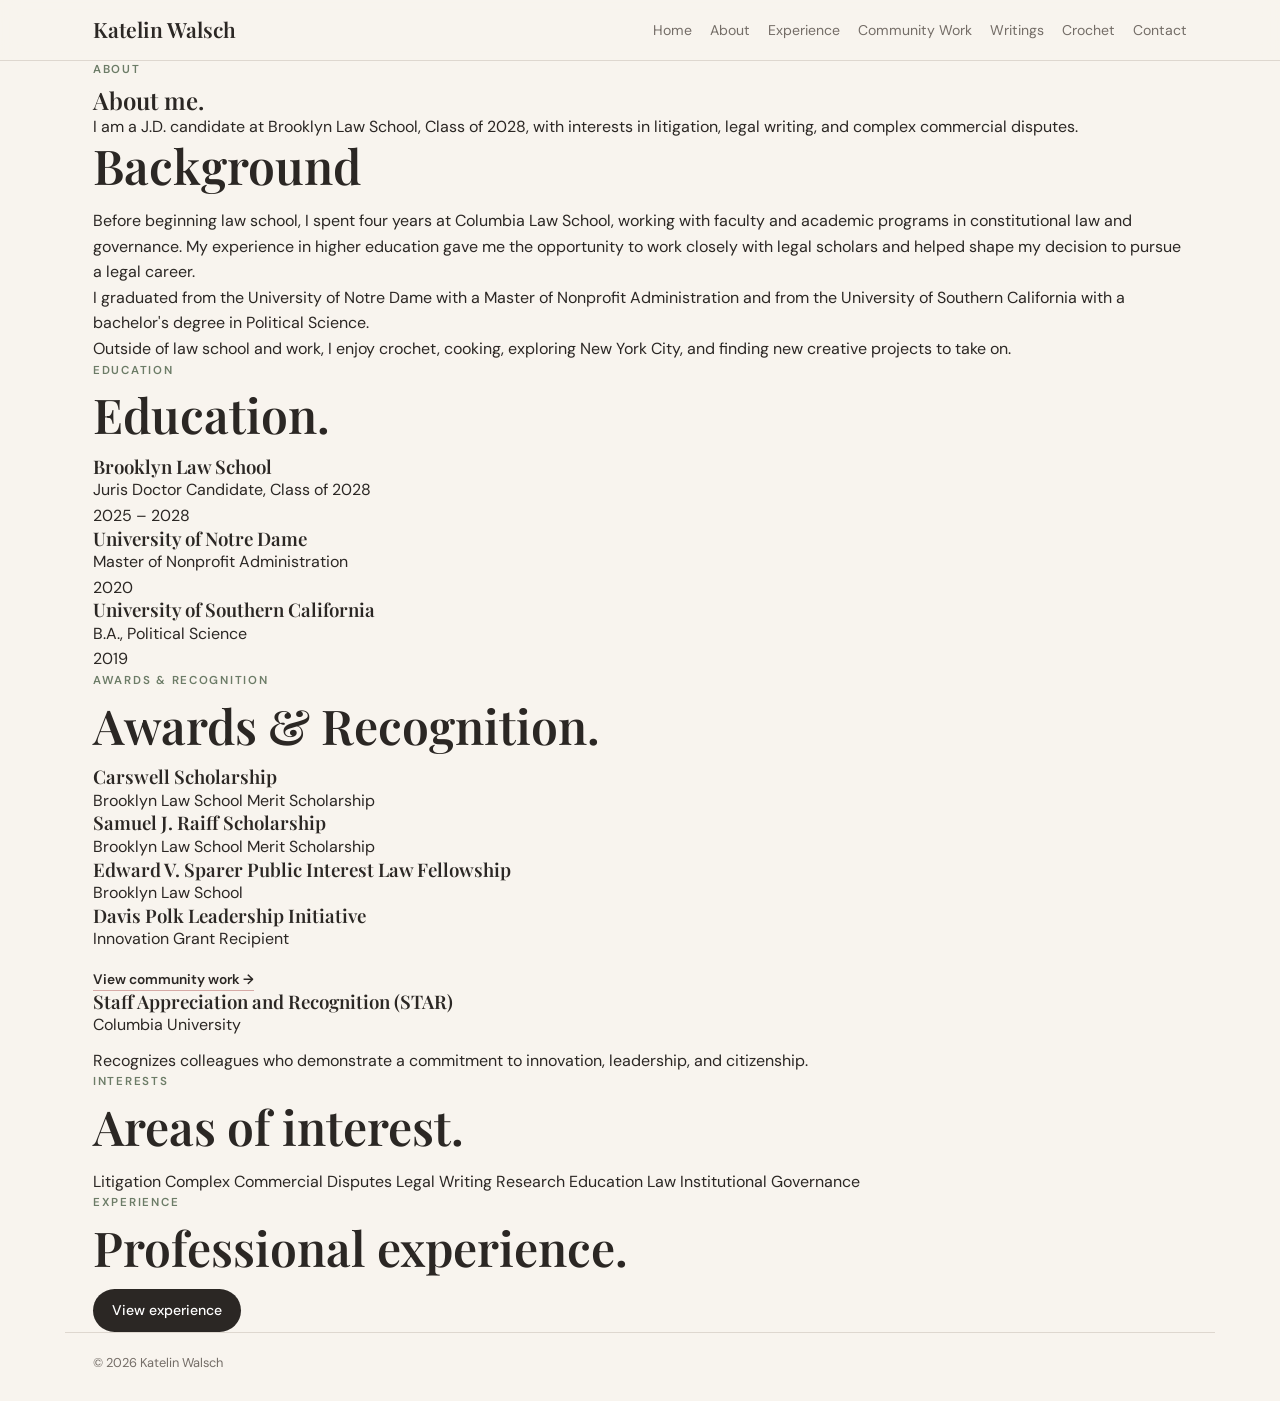
==== about.html @ 1d2ba88f "Update about.html" ====
<!DOCTYPE html>
<html lang="en">
<head>
  <meta charset="UTF-8" />
  <meta name="viewport" content="width=device-width, initial-scale=1.0" />

  <title>About | Katelin Walsch</title>

  <meta
    name="description"
    content="About Katelin Walsch — legal interests, education, awards, and professional background."
  />

  <link rel="preconnect" href="https://fonts.googleapis.com" />
  <link rel="preconnect" href="https://fonts.gstatic.com" crossorigin />

  <link
    href="https://fonts.googleapis.com/css2?family=DM+Sans:wght@400;500;600&family=Playfair+Display:ital,wght@0,600;1,500&display=swap"
    rel="stylesheet"
  />

  <link rel="stylesheet" href="styles.css" />
</head>

<body>

  <nav>
    <div class="nav-inner">

      <a href="index.html" class="brand">
        Katelin Walsch
      </a>

      <ul class="nav-links">
        <li><a href="index.html">Home</a></li>
        <li><a href="about.html">About</a></li>
        <li><a href="experience.html">Experience</a></li>
        <li><a href="community.html">Community Work</a></li>
        <li><a href="writings.html">Writings</a></li>
        <li><a href="crochet.html">Crochet</a></li>
        <li><a href="contact.html">Contact</a></li>
      </ul>

    </div>
  </nav>


  <main>

    <section class="section page-hero">

      <div class="eyebrow">
        About
      </div>

      <h1 class="page-title">
        About me.
      </h1>

      <p class="page-intro">
        I am a J.D. candidate at Brooklyn Law School, Class of 2028,
        with interests in litigation, legal writing, and complex commercial disputes.
      </p>

    </section>


    <section class="section page-section">

      <div class="about-page-grid">

        <div>
          <h2>
            Background
          </h2>
        </div>


        <div class="long-copy">

          <p>
            Before beginning law school, I spent four years at Columbia Law School,
            working with faculty and academic programs in constitutional law and
            governance. My experience in higher education gave me the opportunity
            to work closely with legal scholars and helped shape my decision to
            pursue a legal career.
          </p>

          <p>
            I graduated from the University of Notre Dame with a Master of
            Nonprofit Administration and from the University of Southern California
            with a bachelor's degree in Political Science.
          </p>

          <p>
            Outside of law school and work, I enjoy crochet, cooking, exploring
            New York City, and finding new creative projects to take on.
          </p>

        </div>

      </div>

    </section>


    <section class="section page-section">

      <div class="eyebrow">
        Education
      </div>

      <h2>
        Education.
      </h2>


      <div class="education-list">

        <div class="education-item">

          <div>
            <h3>Brooklyn Law School</h3>
            <p>Juris Doctor Candidate, Class of 2028</p>
          </div>

          <div class="education-date">
            2025 – 2028
          </div>

        </div>


        <div class="education-item">

          <div>
            <h3>University of Notre Dame</h3>
            <p>Master of Nonprofit Administration</p>
          </div>

          <div class="education-date">
            2020
          </div>

        </div>


        <div class="education-item">

          <div>
            <h3>University of Southern California</h3>
            <p>B.A., Political Science</p>
          </div>

          <div class="education-date">
            2019
          </div>

        </div>

      </div>

    </section>


    <section class="section page-section">

      <div class="eyebrow">
        Awards & Recognition
      </div>

      <h2>
        Awards & Recognition.
      </h2>


      <div class="recognition-grid">

        <article class="recognition-card recognition-green">

          <h3>
            Carswell Scholarship
          </h3>

          <p>
            Brooklyn Law School Merit Scholarship
          </p>

        </article>


        <article class="recognition-card recognition-white">

          <h3>
            Samuel J. Raiff Scholarship
          </h3>

          <p>
            Brooklyn Law School Merit Scholarship
          </p>

        </article>


        <article class="recognition-card recognition-pink">

          <h3>
            Edward V. Sparer Public Interest Law Fellowship
          </h3>

          <p>
            Brooklyn Law School
          </p>

        </article>


        <article class="recognition-card recognition-white">

          <h3>
            Davis Polk Leadership Initiative
          </h3>

          <p>
            Innovation Grant Recipient
          </p>

          <a
            href="community.html"
            class="card-link"
          >
            View community work →
          </a>

        </article>


        <article class="recognition-card recognition-green">

          <h3>
            Staff Appreciation and Recognition (STAR)
          </h3>

          <p>
            Columbia University
          </p>

          <p style="margin-top: 10px;">
            Recognizes colleagues who demonstrate a commitment to
            innovation, leadership, and citizenship.
          </p>

        </article>

      </div>

    </section>


    <section class="section page-section">

      <div class="about-page-grid">

        <div>

          <div class="eyebrow">
            Interests
          </div>

          <h2>
            Areas of interest.
          </h2>

        </div>


        <div class="interest-tags">

          <span>Litigation</span>
          <span>Complex Commercial Disputes</span>
          <span>Legal Writing</span>
          <span>Research</span>
          <span>Education Law</span>
          <span>Institutional Governance</span>

        </div>

      </div>

    </section>


    <section class="section page-next">

      <div class="page-next-box">

        <div>

          <div class="eyebrow">
            Experience
          </div>

          <h2>
            Professional experience.
          </h2>

        </div>

        <a
          href="experience.html"
          class="button button-dark"
        >
          View experience
        </a>

      </div>

    </section>

  </main>


  <footer>
    <span>© 2026 Katelin Walsch</span>
  </footer>

</body>
</html>
---- styles.css ----
:root {
  --cream: #f8f4ee;
  --paper: #fffdf9;
  --ink: #2b2724;
  --muted: #746d67;

  --sage: #a9b6a3;
  --sage-dark: #6c7c67;

  --rose: #d6aaa6;
  --rose-light: #f1dfdc;

  --line: #ded7cf;
}


/* RESET */

* {
  box-sizing: border-box;
  margin: 0;
  padding: 0;
}

html {
  scroll-behavior: smooth;
}

body {
  font-family: "DM Sans", sans-serif;
  background: var(--cream);
  color: var(--ink);
  line-height: 1.6;
}

a {
  color: inherit;
}


/* TYPOGRAPHY */

h1,
h2,
h3 {
  font-family: "Playfair Display", serif;
  line-height: 1.1;
  font-weight: 600;
}

h2 {
  font-size: clamp(2.1rem, 4vw, 3rem);
  margin-bottom: 16px;
}

.eyebrow {
  text-transform: uppercase;
  letter-spacing: 0.15em;
  font-size: 0.72rem;
  font-weight: 600;
  color: var(--sage-dark);
  margin-bottom: 8px;
}


/* NAVIGATION */

nav {
  position: sticky;
  top: 0;
  z-index: 1000;
  background: rgba(248, 244, 238, 0.95);
  backdrop-filter: blur(10px);
  border-bottom: 1px solid var(--line);
}

.nav-inner {
  max-width: 1150px;
  margin: 0 auto;
  padding: 13px 28px;

  display: flex;
  align-items: center;
  justify-content: space-between;
  gap: 22px;
}

.brand {
  font-family: "Playfair Display", serif;
  font-size: 1.32rem;
  font-weight: 600;
  text-decoration: none;
  white-space: nowrap;
}

.nav-links {
  display: flex;
  flex-wrap: wrap;
  justify-content: flex-end;
  gap: 18px;
  list-style: none;
}

.nav-links a {
  text-decoration: none;
  color: var(--muted);
  font-size: 0.88rem;
  transition: color 0.2s ease;
}

.nav-links a:hover {
  color: var(--sage-dark);
}


/* GENERAL */

.section {
  max-width: 1150px;
  margin: 0 auto;
  padding-left: 28px;
  padding-right: 28px;
}


/* HERO */

.hero {
  padding-top: 30px;
  padding-bottom: 28px;
}

.hero-grid {
  display: grid;
  grid-template-columns: minmax(0, 1fr) 290px;
  gap: 48px;
  align-items: center;
}

.hero-inner {
  min-width: 0;
  max-width: 700px;
}

.hero h1 {
  font-size: clamp(4rem, 8vw, 6.5rem);
  letter-spacing: -0.05em;
  margin-bottom: 14px;
}

.hero h1 span {
  color: var(--sage-dark);
  font-style: italic;
}

.hero-copy {
  max-width: 630px;
  color: var(--muted);
  font-size: 1.1rem;
}

.hero-buttons {
  margin-top: 20px;
  display: flex;
  flex-wrap: wrap;
  gap: 11px;
}


/* HEADSHOT */

.hero-photo-wrap {
  width: 290px;
  justify-self: end;
  transform: translate(-24px, 18px);
}

.hero-photo {
  display: block;
  width: 290px;
  height: 330px;

  object-fit: cover;
  object-position: center 42%;

  border-radius: 18px;

  box-shadow: 0 12px 30px rgba(43, 39, 36, 0.11);
}


/* BUTTONS */

.button {
  display: inline-block;
  padding: 10px 19px;
  border-radius: 999px;
  text-decoration: none;
  font-size: 0.88rem;
  font-weight: 500;
  transition: 0.2s ease;
}

.button:hover {
  transform: translateY(-2px);
}

.button-dark {
  background: var(--ink);
  color: white;
}

.button-light {
  background: var(--paper);
  border: 1px solid var(--line);
}


/* ABOUT */

.about-section {
  padding-top: 18px;
  padding-bottom: 18px;
}

.intro-grid {
  display: grid;
  grid-template-columns: 0.9fr 1.45fr;
  gap: 42px;
  align-items: start;
}

.intro-copy {
  font-size: 1rem;
  color: var(--muted);
}

.intro-copy p + p {
  margin-top: 10px;
}

.text-link {
  display: inline-block;
  margin-top: 16px;
  text-decoration: none;
  color: var(--ink);
  font-weight: 600;
  font-size: 0.88rem;
  border-bottom: 1px solid var(--rose);
}


/* SELECTED HIGHLIGHTS */

.highlights-section {
  padding-top: 44px;
  padding-bottom: 26px;
}

.highlights-section h2 {
  margin-bottom: 18px;
}

.highlight-grid {
  display: grid;
  grid-template-columns: repeat(3, 1fr);
  gap: 16px;
}

.highlight-card {
  min-height: 205px;
  border: 1px solid var(--line);
  border-radius: 18px;
  padding: 23px;

  display: flex;
  flex-direction: column;
  justify-content: space-between;

  transition:
    transform 0.2s ease,
    box-shadow 0.2s ease;
}

.highlight-card:hover {
  transform: translateY(-3px);
  box-shadow: 0 10px 26px rgba(40, 35, 30, 0.06);
}


/* WRITING = GREEN */

.writing-card {
  background: var(--sage) !important;
}

.writing-card p {
  color: #3e493b;
}


/* CROCHET = WHITE */

.crochet-card {
  background: var(--paper) !important;
}

.crochet-card p {
  color: var(--muted);
}


/* ACCOMPLISHMENTS = PINK */

.accomplishments-card {
  background: var(--rose-light) !important;
}

.accomplishments-card p {
  color: var(--muted);
}


/* CARD CONTENT */

.card-label {
  font-size: 0.69rem;
  letter-spacing: 0.13em;
  text-transform: uppercase;
  color: var(--sage-dark);
  margin-bottom: 9px;
  font-weight: 600;
}

.highlight-card h3 {
  font-size: 1.5rem;
  margin-bottom: 7px;
}

.highlight-card p {
  font-size: 0.9rem;
}

.card-link {
  display: inline-block;
  width: fit-content;
  margin-top: 16px;
  text-decoration: none;
  font-size: 0.86rem;
  font-weight: 600;
  border-bottom: 1px solid var(--rose);
}


/* CONTACT */

.contact-section {
  padding-top: 24px;
  padding-bottom: 26px;
}

.contact-panel {
  background: var(--ink);
  color: white;
  border-radius: 22px;
  padding: 32px 38px;
}

.contact-panel .eyebrow {
  color: var(--rose);
}

.contact-panel h2 {
  margin-bottom: 7px;
}

.contact-panel p {
  color: #d8d3cf;
  max-width: 650px;
}

.contact-panel .hero-buttons {
  margin-top: 16px;
}

.contact-panel .button-light {
  background: transparent;
  border-color: #6f6861;
  color: white;
}


/* FOOTER */

footer {
  max-width: 1150px;
  margin: 0 auto;
  padding: 20px 28px 28px;
  border-top: 1px solid var(--line);
  font-size: 0.8rem;
  color: var(--muted);
}


/* TABLET */

@media (max-width: 900px) {

  .hero-grid {
    grid-template-columns: minmax(0, 1fr) 240px;
    gap: 26px;
  }

  .hero-photo-wrap {
    width: 240px;
    transform: translate(-10px, 14px);
  }

  .hero-photo {
    width: 240px;
    height: 285px;
  }

  .highlight-grid,
  .intro-grid {
    grid-template-columns: 1fr;
  }

  .nav-inner {
    flex-direction: column;
    align-items: flex-start;
  }

  .nav-links {
    justify-content: flex-start;
    gap: 13px;
  }

}


/* PHONE */

@media (max-width: 650px) {

  .section {
    padding-left: 20px;
    padding-right: 20px;
  }

  .nav-inner {
    padding: 12px 20px;
  }

  .hero {
    padding-top: 20px;
    padding-bottom: 20px;
  }

  .hero-grid {
    grid-template-columns: 1fr;
    gap: 22px;
  }

  .hero h1 {
    font-size: clamp(3.4rem, 18vw, 5rem);
  }

  .hero-photo-wrap {
    width: 100%;
    justify-self: start;
    transform: none;
  }

  .hero-photo {
    width: 230px;
    height: 270px;
  }

  .about-section {
    padding-top: 18px;
    padding-bottom: 18px;
  }

  .highlights-section {
    padding-top: 36px;
    padding-bottom: 24px;
  }

  .contact-section {
    padding-top: 22px;
    padding-bottom: 24px;
  }

  .contact-panel {
    padding: 27px 23px;
  }

  footer {
    padding: 18px 20px 26px;
  }

}
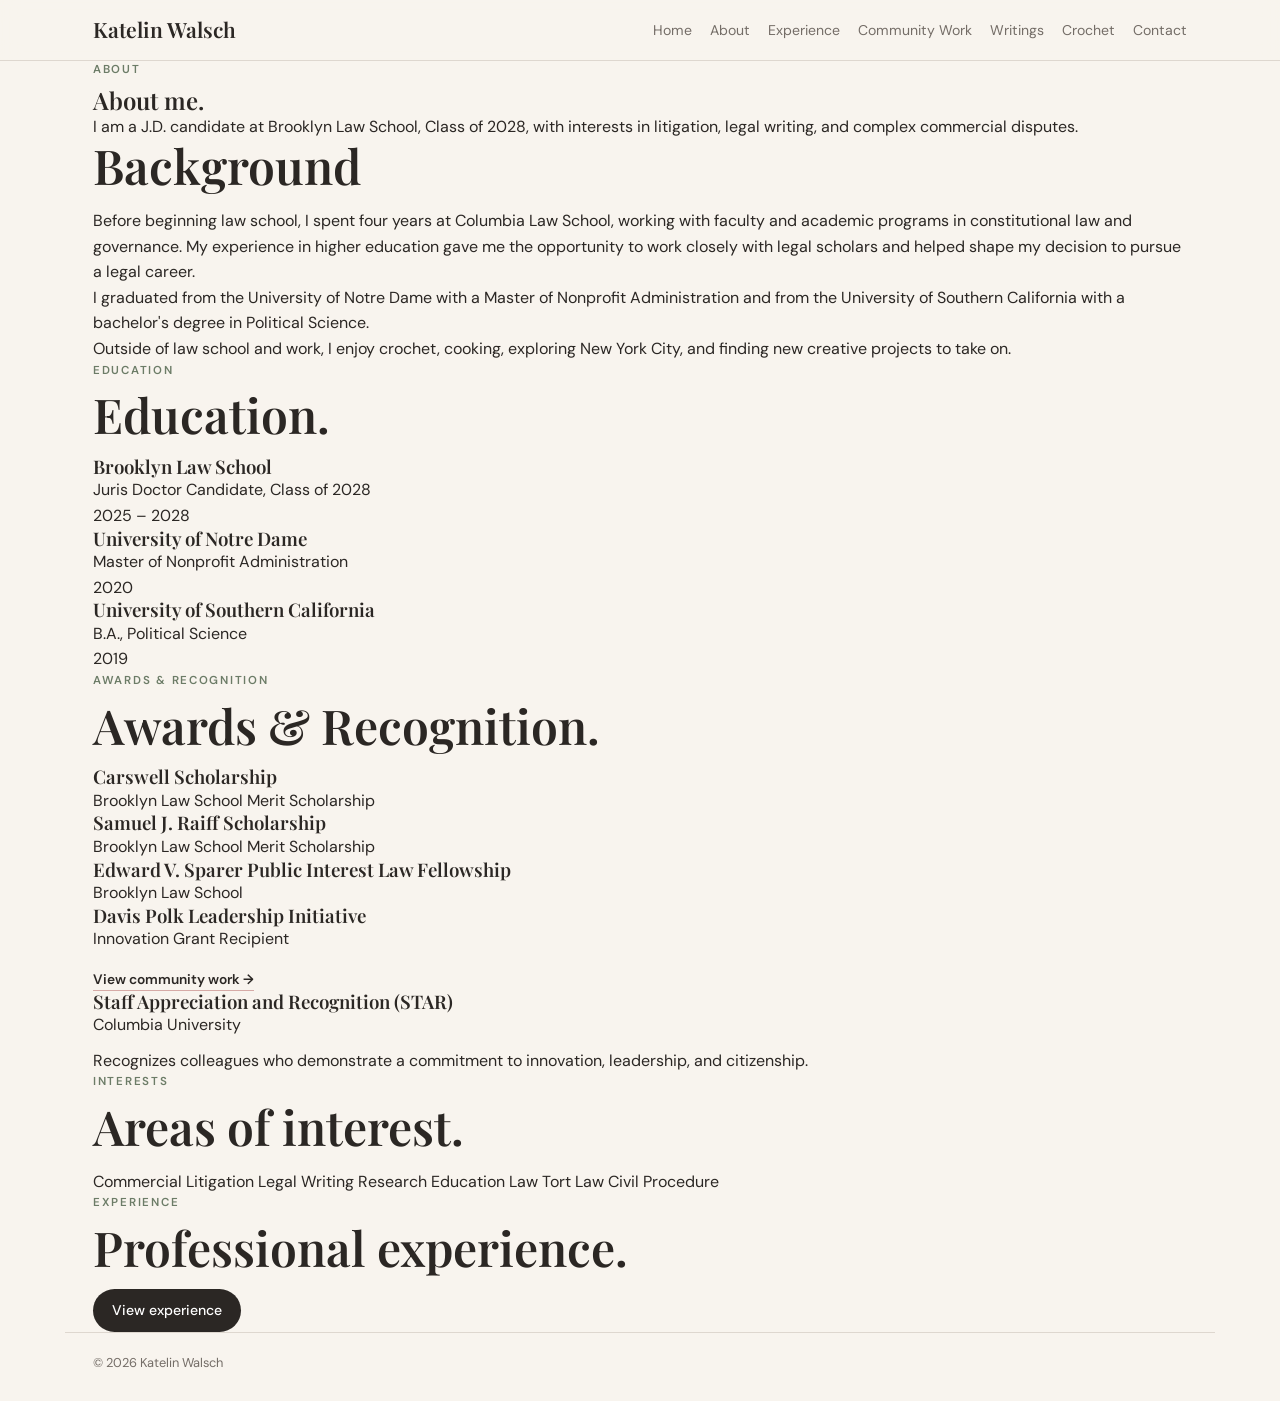
==== commit 853dde04: "Update about.html" ====
--- a/about.html
+++ b/about.html
@@ -47,6 +47,8 @@
 
   <main>
 
+    <!-- ABOUT -->
+
     <section class="section page-hero">
 
       <div class="eyebrow">
@@ -65,6 +67,8 @@
     </section>
 
 
+    <!-- BACKGROUND -->
+
     <section class="section page-section">
 
       <div class="about-page-grid">
@@ -74,7 +78,6 @@
             Background
           </h2>
         </div>
-
 
         <div class="long-copy">
 
@@ -104,6 +107,8 @@
     </section>
 
 
+    <!-- EDUCATION -->
+
     <section class="section page-section">
 
       <div class="eyebrow">
@@ -114,7 +119,6 @@
         Education.
       </h2>
 
-
       <div class="education-list">
 
         <div class="education-item">
@@ -163,6 +167,8 @@
     </section>
 
 
+    <!-- AWARDS & RECOGNITION -->
+
     <section class="section page-section">
 
       <div class="eyebrow">
@@ -172,7 +178,6 @@
       <h2>
         Awards & Recognition.
       </h2>
-
 
       <div class="recognition-grid">
 
@@ -257,38 +262,33 @@
     </section>
 
 
+    <!-- AREAS OF INTEREST -->
+
     <section class="section page-section">
 
-      <div class="about-page-grid">
-
-        <div>
-
-          <div class="eyebrow">
-            Interests
-          </div>
-
-          <h2>
-            Areas of interest.
-          </h2>
-
-        </div>
-
-
-        <div class="interest-tags">
-
-          <span>Litigation</span>
-          <span>Complex Commercial Disputes</span>
-          <span>Legal Writing</span>
-          <span>Research</span>
-          <span>Education Law</span>
-          <span>Institutional Governance</span>
-
-        </div>
-
-      </div>
-
-    </section>
-
+      <div class="eyebrow">
+        Interests
+      </div>
+
+      <h2>
+        Areas of interest.
+      </h2>
+
+      <div class="interest-tags">
+
+        <span>Commercial Litigation</span>
+        <span>Legal Writing</span>
+        <span>Research</span>
+        <span>Education Law</span>
+        <span>Tort Law</span>
+        <span>Civil Procedure</span>
+
+      </div>
+
+    </section>
+
+
+    <!-- EXPERIENCE -->
 
     <section class="section page-next">
 
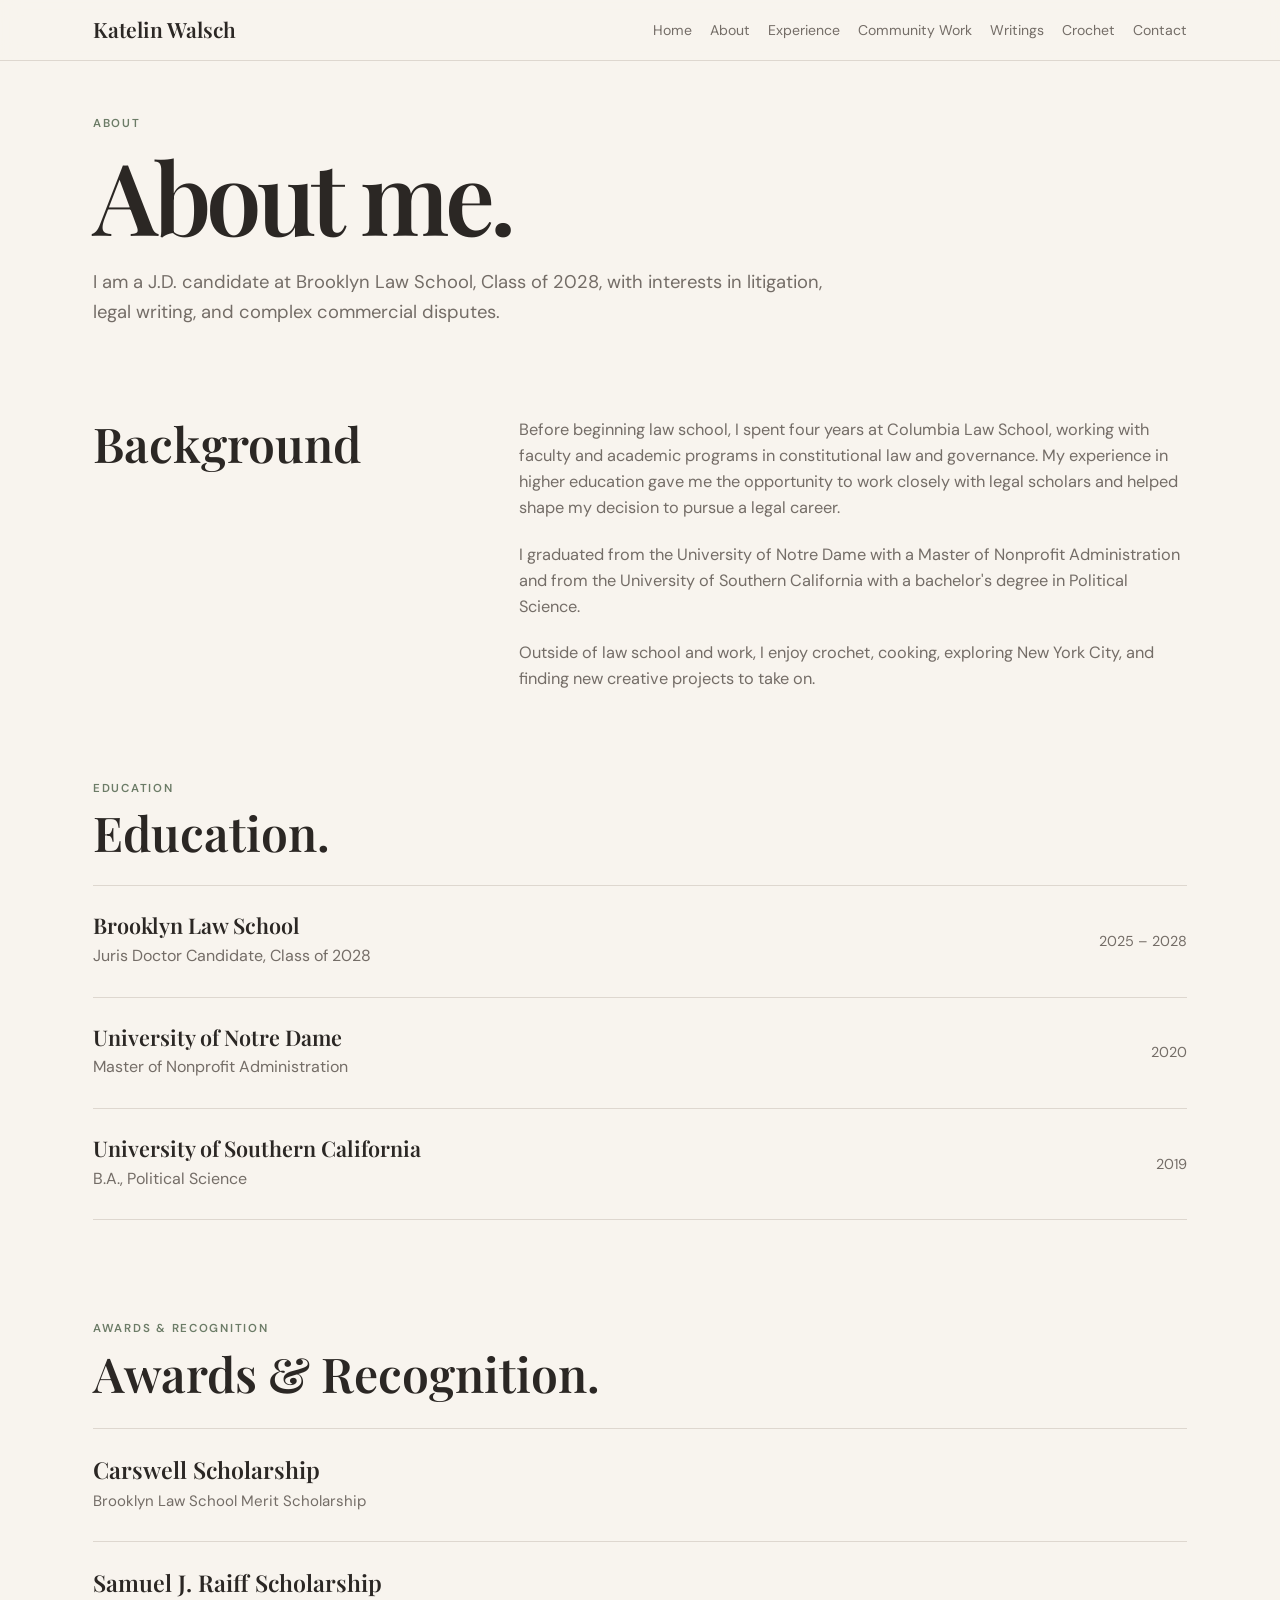
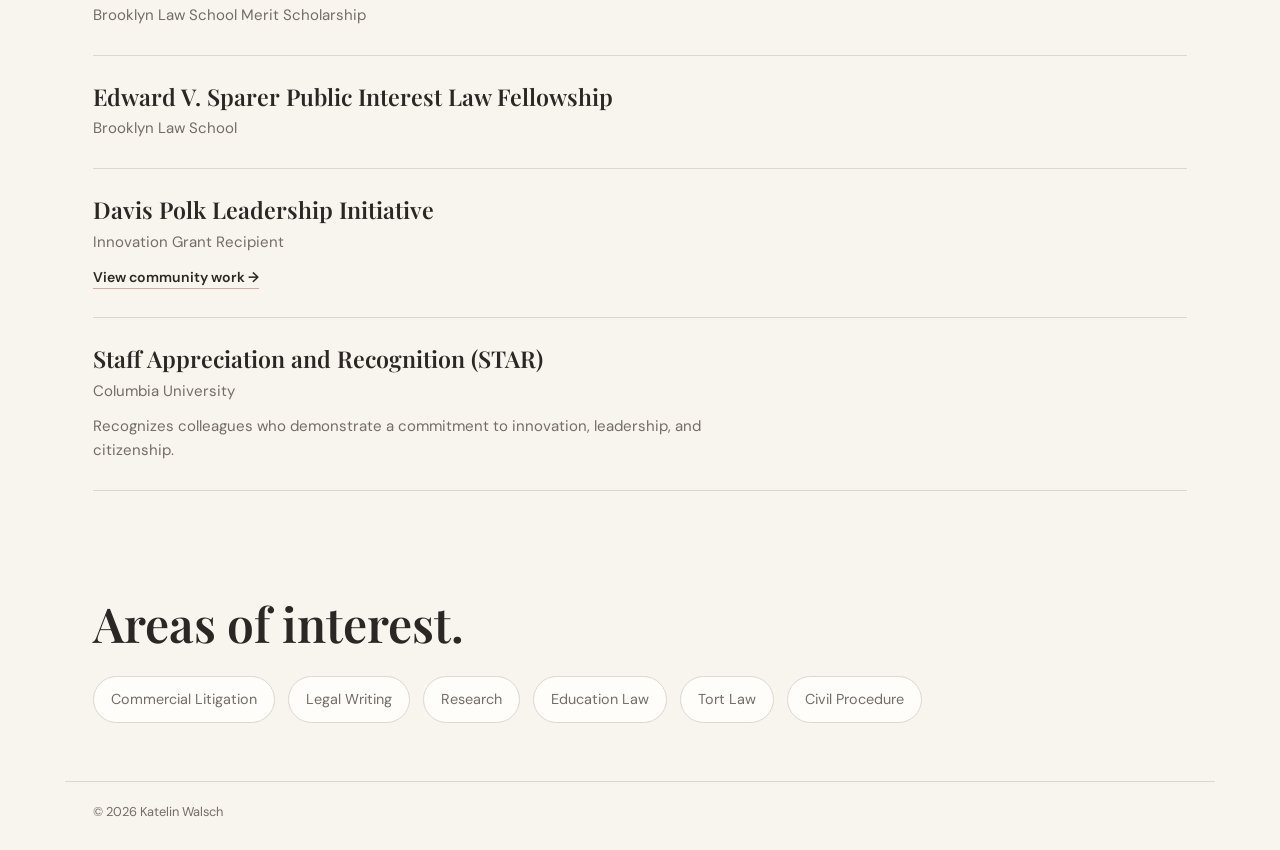
==== commit a85d7116: "Update about.html" ====
--- a/about.html
+++ b/about.html
@@ -44,10 +44,7 @@
     </div>
   </nav>
 
-
   <main>
-
-    <!-- ABOUT -->
 
     <section class="section page-hero">
 
@@ -67,9 +64,7 @@
     </section>
 
 
-    <!-- BACKGROUND -->
-
-    <section class="section page-section">
+    <section class="section about-page-section">
 
       <div class="about-page-grid">
 
@@ -107,9 +102,7 @@
     </section>
 
 
-    <!-- EDUCATION -->
-
-    <section class="section page-section">
+    <section class="section about-page-section">
 
       <div class="eyebrow">
         Education
@@ -167,9 +160,7 @@
     </section>
 
 
-    <!-- AWARDS & RECOGNITION -->
-
-    <section class="section page-section">
+    <section class="section about-page-section awards-section">
 
       <div class="eyebrow">
         Awards & Recognition
@@ -179,96 +170,50 @@
         Awards & Recognition.
       </h2>
 
-      <div class="recognition-grid">
-
-        <article class="recognition-card recognition-green">
-
-          <h3>
-            Carswell Scholarship
-          </h3>
-
-          <p>
-            Brooklyn Law School Merit Scholarship
-          </p>
-
-        </article>
-
-
-        <article class="recognition-card recognition-white">
-
-          <h3>
-            Samuel J. Raiff Scholarship
-          </h3>
-
-          <p>
-            Brooklyn Law School Merit Scholarship
-          </p>
-
-        </article>
-
-
-        <article class="recognition-card recognition-pink">
-
-          <h3>
-            Edward V. Sparer Public Interest Law Fellowship
-          </h3>
-
-          <p>
-            Brooklyn Law School
-          </p>
-
-        </article>
-
-
-        <article class="recognition-card recognition-white">
-
-          <h3>
-            Davis Polk Leadership Initiative
-          </h3>
-
-          <p>
-            Innovation Grant Recipient
-          </p>
+      <div class="awards-list">
+
+        <div class="award-item">
+          <h3>Carswell Scholarship</h3>
+          <p>Brooklyn Law School Merit Scholarship</p>
+        </div>
+
+        <div class="award-item">
+          <h3>Samuel J. Raiff Scholarship</h3>
+          <p>Brooklyn Law School Merit Scholarship</p>
+        </div>
+
+        <div class="award-item">
+          <h3>Edward V. Sparer Public Interest Law Fellowship</h3>
+          <p>Brooklyn Law School</p>
+        </div>
+
+        <div class="award-item">
+          <h3>Davis Polk Leadership Initiative</h3>
+          <p>Innovation Grant Recipient</p>
 
           <a
             href="community.html"
-            class="card-link"
+            class="recognition-link"
           >
             View community work →
           </a>
-
-        </article>
-
-
-        <article class="recognition-card recognition-green">
-
-          <h3>
-            Staff Appreciation and Recognition (STAR)
-          </h3>
-
-          <p>
-            Columbia University
-          </p>
-
-          <p style="margin-top: 10px;">
+        </div>
+
+        <div class="award-item">
+          <h3>Staff Appreciation and Recognition (STAR)</h3>
+          <p>Columbia University</p>
+          <p class="recognition-description">
             Recognizes colleagues who demonstrate a commitment to
             innovation, leadership, and citizenship.
           </p>
-
-        </article>
-
-      </div>
-
-    </section>
-
-
-    <!-- AREAS OF INTEREST -->
-
-    <section class="section page-section">
-
-      <div class="eyebrow">
-        Interests
-      </div>
+        </div>
+
+      </div>
+
+    </section>
+
+
+    <section class="section about-page-section interests-section">
 
       <h2>
         Areas of interest.
@@ -287,38 +232,7 @@
 
     </section>
 
-
-    <!-- EXPERIENCE -->
-
-    <section class="section page-next">
-
-      <div class="page-next-box">
-
-        <div>
-
-          <div class="eyebrow">
-            Experience
-          </div>
-
-          <h2>
-            Professional experience.
-          </h2>
-
-        </div>
-
-        <a
-          href="experience.html"
-          class="button button-dark"
-        >
-          View experience
-        </a>
-
-      </div>
-
-    </section>
-
   </main>
-
 
   <footer>
     <span>© 2026 Katelin Walsch</span>
--- a/styles.css
+++ b/styles.css
@@ -3,18 +3,12 @@
   --paper: #fffdf9;
   --ink: #2b2724;
   --muted: #746d67;
-
   --sage: #a9b6a3;
   --sage-dark: #6c7c67;
-
   --rose: #d6aaa6;
   --rose-light: #f1dfdc;
-
   --line: #ded7cf;
 }
-
-
-/* RESET */
 
 * {
   box-sizing: border-box;
@@ -36,9 +30,6 @@
 a {
   color: inherit;
 }
-
-
-/* TYPOGRAPHY */
 
 h1,
 h2,
@@ -123,7 +114,7 @@
 }
 
 
-/* HERO */
+/* HOME HERO */
 
 .hero {
   padding-top: 30px;
@@ -166,9 +157,6 @@
   gap: 11px;
 }
 
-
-/* HEADSHOT */
-
 .hero-photo-wrap {
   width: 290px;
   justify-self: end;
@@ -179,12 +167,9 @@
   display: block;
   width: 290px;
   height: 330px;
-
   object-fit: cover;
   object-position: center 42%;
-
   border-radius: 18px;
-
   box-shadow: 0 12px 30px rgba(43, 39, 36, 0.11);
 }
 
@@ -216,7 +201,7 @@
 }
 
 
-/* ABOUT */
+/* HOME ABOUT */
 
 .about-section {
   padding-top: 18px;
@@ -250,7 +235,7 @@
 }
 
 
-/* SELECTED HIGHLIGHTS */
+/* HOME HIGHLIGHTS */
 
 .highlights-section {
   padding-top: 44px;
@@ -287,9 +272,6 @@
   box-shadow: 0 10px 26px rgba(40, 35, 30, 0.06);
 }
 
-
-/* WRITING = GREEN */
-
 .writing-card {
   background: var(--sage) !important;
 }
@@ -298,9 +280,6 @@
   color: #3e493b;
 }
 
-
-/* CROCHET = WHITE */
-
 .crochet-card {
   background: var(--paper) !important;
 }
@@ -309,9 +288,6 @@
   color: var(--muted);
 }
 
-
-/* ACCOMPLISHMENTS = PINK */
-
 .accomplishments-card {
   background: var(--rose-light) !important;
 }
@@ -319,9 +295,6 @@
 .accomplishments-card p {
   color: var(--muted);
 }
-
-
-/* CARD CONTENT */
 
 .card-label {
   font-size: 0.69rem;
@@ -352,7 +325,7 @@
 }
 
 
-/* CONTACT */
+/* HOME CONTACT */
 
 .contact-section {
   padding-top: 24px;
@@ -387,6 +360,146 @@
   background: transparent;
   border-color: #6f6861;
   color: white;
+}
+
+
+/* ABOUT PAGE */
+
+.page-hero {
+  padding-top: 54px;
+  padding-bottom: 46px;
+}
+
+.page-title {
+  font-size: clamp(4rem, 8vw, 6.2rem);
+  letter-spacing: -0.045em;
+  margin-bottom: 18px;
+}
+
+.page-intro {
+  max-width: 760px;
+  font-size: 1.15rem;
+  color: var(--muted);
+}
+
+.about-page-section {
+  padding-top: 44px;
+  padding-bottom: 44px;
+}
+
+.about-page-grid {
+  display: grid;
+  grid-template-columns: 0.8fr 1.5fr;
+  gap: 70px;
+  align-items: start;
+}
+
+.long-copy {
+  color: var(--muted);
+  font-size: 1.02rem;
+  max-width: 720px;
+}
+
+.long-copy p + p {
+  margin-top: 20px;
+}
+
+
+/* EDUCATION */
+
+.education-list {
+  margin-top: 26px;
+  border-top: 1px solid var(--line);
+}
+
+.education-item {
+  display: flex;
+  align-items: center;
+  justify-content: space-between;
+  gap: 30px;
+  padding: 28px 0;
+  border-bottom: 1px solid var(--line);
+}
+
+.education-item h3 {
+  font-size: 1.35rem;
+  margin-bottom: 5px;
+}
+
+.education-item p {
+  color: var(--muted);
+}
+
+.education-date {
+  color: var(--muted);
+  font-size: 0.9rem;
+  white-space: nowrap;
+}
+
+
+/* AWARDS LIST */
+
+.awards-section {
+  padding-top: 56px;
+  padding-bottom: 54px;
+}
+
+.awards-list {
+  margin-top: 28px;
+  border-top: 1px solid var(--line);
+}
+
+.award-item {
+  padding: 28px 0;
+  border-bottom: 1px solid var(--line);
+}
+
+.award-item h3 {
+  font-size: 1.45rem;
+  margin-bottom: 7px;
+}
+
+.award-item p {
+  color: var(--muted);
+  font-size: 0.94rem;
+}
+
+.recognition-description {
+  margin-top: 11px;
+  max-width: 680px;
+}
+
+.recognition-link {
+  display: inline-block;
+  margin-top: 12px;
+  text-decoration: none;
+  font-size: 0.88rem;
+  font-weight: 600;
+  border-bottom: 1px solid var(--rose);
+}
+
+
+/* AREAS OF INTEREST */
+
+.interests-section {
+  padding-top: 52px;
+  padding-bottom: 58px;
+}
+
+.interest-tags {
+  margin-top: 26px;
+  display: flex;
+  flex-wrap: wrap;
+  gap: 13px;
+}
+
+.interest-tags span {
+  background: var(--paper);
+  border: 1px solid var(--line);
+  border-radius: 999px;
+  padding: 11px 17px;
+  font-size: 0.9rem;
+  color: var(--muted);
 }
 
 
@@ -422,8 +535,13 @@
   }
 
   .highlight-grid,
-  .intro-grid {
+  .intro-grid,
+  .about-page-grid {
     grid-template-columns: 1fr;
+  }
+
+  .about-page-grid {
+    gap: 30px;
   }
 
   .nav-inner {
@@ -496,6 +614,49 @@
     padding: 27px 23px;
   }
 
+  .page-hero {
+    padding-top: 40px;
+    padding-bottom: 34px;
+  }
+
+  .about-page-section {
+    padding-top: 34px;
+    padding-bottom: 34px;
+  }
+
+  .about-page-grid {
+    gap: 24px;
+  }
+
+  .education-list {
+    margin-top: 20px;
+  }
+
+  .education-item {
+    align-items: flex-start;
+    flex-direction: column;
+    gap: 6px;
+    padding: 23px 0;
+  }
+
+  .awards-section {
+    padding-top: 42px;
+    padding-bottom: 40px;
+  }
+
+  .award-item {
+    padding: 23px 0;
+  }
+
+  .interests-section {
+    padding-top: 40px;
+    padding-bottom: 44px;
+  }
+
+  .interest-tags {
+    margin-top: 22px;
+  }
+
   footer {
     padding: 18px 20px 26px;
   }
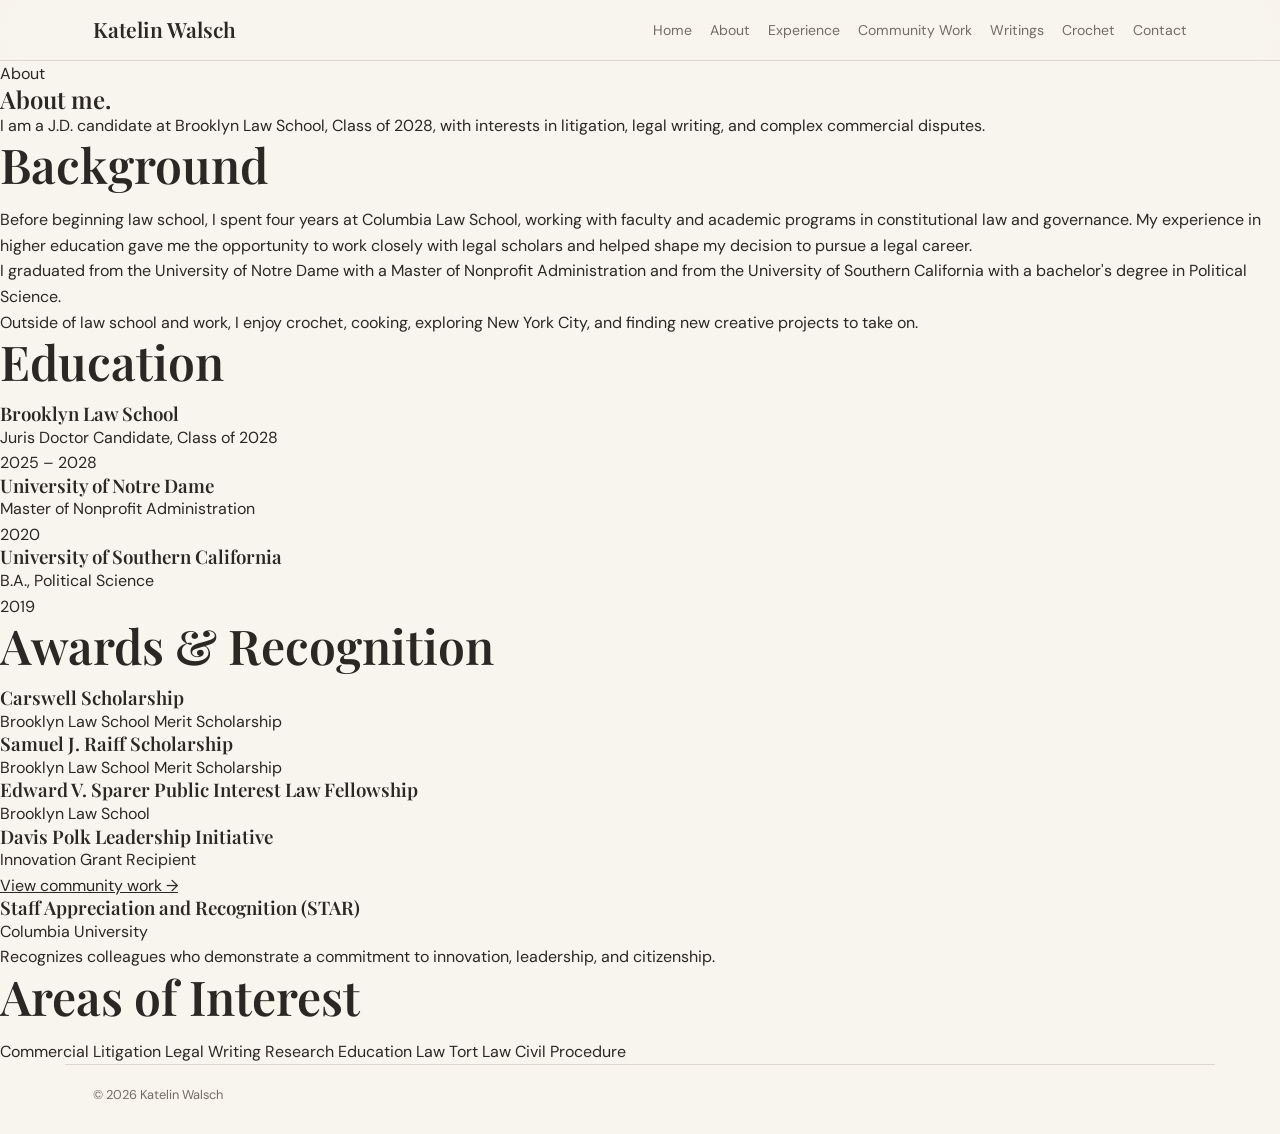
==== commit 1ed68666: "Update about.html" ====
--- a/about.html
+++ b/about.html
@@ -8,7 +8,7 @@
 
   <meta
     name="description"
-    content="About Katelin Walsch — legal interests, education, awards, and professional background."
+    content="About Katelin Walsch — education, legal interests, awards, and professional background."
   />
 
   <link rel="preconnect" href="https://fonts.googleapis.com" />
@@ -22,7 +22,9 @@
   <link rel="stylesheet" href="styles.css" />
 </head>
 
-<body>
+<body class="about-page">
+
+  <!-- NAVIGATION -->
 
   <nav>
     <div class="nav-inner">
@@ -44,19 +46,22 @@
     </div>
   </nav>
 
-  <main>
-
-    <section class="section page-hero">
-
-      <div class="eyebrow">
+
+  <main class="about-main">
+
+    <!-- INTRO -->
+
+    <section class="about-hero">
+
+      <p class="about-kicker">
         About
-      </div>
-
-      <h1 class="page-title">
+      </p>
+
+      <h1>
         About me.
       </h1>
 
-      <p class="page-intro">
+      <p class="about-lead">
         I am a J.D. candidate at Brooklyn Law School, Class of 2028,
         with interests in litigation, legal writing, and complex commercial disputes.
       </p>
@@ -64,162 +69,195 @@
     </section>
 
 
-    <section class="section about-page-section">
-
-      <div class="about-page-grid">
-
-        <div>
-          <h2>
-            Background
-          </h2>
-        </div>
-
-        <div class="long-copy">
-
-          <p>
-            Before beginning law school, I spent four years at Columbia Law School,
-            working with faculty and academic programs in constitutional law and
-            governance. My experience in higher education gave me the opportunity
-            to work closely with legal scholars and helped shape my decision to
-            pursue a legal career.
-          </p>
-
-          <p>
-            I graduated from the University of Notre Dame with a Master of
-            Nonprofit Administration and from the University of Southern California
-            with a bachelor's degree in Political Science.
-          </p>
-
-          <p>
-            Outside of law school and work, I enjoy crochet, cooking, exploring
-            New York City, and finding new creative projects to take on.
-          </p>
-
-        </div>
-
-      </div>
-
-    </section>
-
-
-    <section class="section about-page-section">
-
-      <div class="eyebrow">
+    <!-- BACKGROUND -->
+
+    <section class="about-block about-background">
+
+      <div class="about-heading">
+        <h2>Background</h2>
+      </div>
+
+      <div class="about-copy">
+
+        <p>
+          Before beginning law school, I spent four years at Columbia Law School,
+          working with faculty and academic programs in constitutional law and
+          governance. My experience in higher education gave me the opportunity
+          to work closely with legal scholars and helped shape my decision to
+          pursue a legal career.
+        </p>
+
+        <p>
+          I graduated from the University of Notre Dame with a Master of
+          Nonprofit Administration and from the University of Southern California
+          with a bachelor's degree in Political Science.
+        </p>
+
+        <p>
+          Outside of law school and work, I enjoy crochet, cooking, exploring
+          New York City, and finding new creative projects to take on.
+        </p>
+
+      </div>
+
+    </section>
+
+
+    <!-- EDUCATION -->
+
+    <section class="about-block">
+
+      <h2 class="about-section-title">
         Education
-      </div>
-
-      <h2>
-        Education.
       </h2>
 
-      <div class="education-list">
-
-        <div class="education-item">
+      <div class="about-list">
+
+        <div class="about-list-row">
 
           <div>
             <h3>Brooklyn Law School</h3>
             <p>Juris Doctor Candidate, Class of 2028</p>
           </div>
 
-          <div class="education-date">
+          <span class="about-date">
             2025 – 2028
-          </div>
-
-        </div>
-
-
-        <div class="education-item">
+          </span>
+
+        </div>
+
+
+        <div class="about-list-row">
 
           <div>
             <h3>University of Notre Dame</h3>
             <p>Master of Nonprofit Administration</p>
           </div>
 
-          <div class="education-date">
+          <span class="about-date">
             2020
-          </div>
-
-        </div>
-
-
-        <div class="education-item">
+          </span>
+
+        </div>
+
+
+        <div class="about-list-row">
 
           <div>
             <h3>University of Southern California</h3>
             <p>B.A., Political Science</p>
           </div>
 
-          <div class="education-date">
+          <span class="about-date">
             2019
-          </div>
-
-        </div>
-
-      </div>
-
-    </section>
-
-
-    <section class="section about-page-section awards-section">
-
-      <div class="eyebrow">
+          </span>
+
+        </div>
+
+      </div>
+
+    </section>
+
+
+    <!-- AWARDS -->
+
+    <section class="about-block">
+
+      <h2 class="about-section-title">
         Awards & Recognition
-      </div>
-
-      <h2>
-        Awards & Recognition.
       </h2>
 
-      <div class="awards-list">
-
-        <div class="award-item">
-          <h3>Carswell Scholarship</h3>
-          <p>Brooklyn Law School Merit Scholarship</p>
-        </div>
-
-        <div class="award-item">
-          <h3>Samuel J. Raiff Scholarship</h3>
-          <p>Brooklyn Law School Merit Scholarship</p>
-        </div>
-
-        <div class="award-item">
-          <h3>Edward V. Sparer Public Interest Law Fellowship</h3>
-          <p>Brooklyn Law School</p>
-        </div>
-
-        <div class="award-item">
-          <h3>Davis Polk Leadership Initiative</h3>
-          <p>Innovation Grant Recipient</p>
-
-          <a
-            href="community.html"
-            class="recognition-link"
-          >
+      <div class="awards-simple-list">
+
+
+        <div class="award-row">
+
+          <h3>
+            Carswell Scholarship
+          </h3>
+
+          <p>
+            Brooklyn Law School Merit Scholarship
+          </p>
+
+        </div>
+
+
+        <div class="award-row">
+
+          <h3>
+            Samuel J. Raiff Scholarship
+          </h3>
+
+          <p>
+            Brooklyn Law School Merit Scholarship
+          </p>
+
+        </div>
+
+
+        <div class="award-row">
+
+          <h3>
+            Edward V. Sparer Public Interest Law Fellowship
+          </h3>
+
+          <p>
+            Brooklyn Law School
+          </p>
+
+        </div>
+
+
+        <div class="award-row">
+
+          <h3>
+            Davis Polk Leadership Initiative
+          </h3>
+
+          <p>
+            Innovation Grant Recipient
+          </p>
+
+          <a href="community.html" class="about-inline-link">
             View community work →
           </a>
-        </div>
-
-        <div class="award-item">
-          <h3>Staff Appreciation and Recognition (STAR)</h3>
-          <p>Columbia University</p>
-          <p class="recognition-description">
+
+        </div>
+
+
+        <div class="award-row">
+
+          <h3>
+            Staff Appreciation and Recognition (STAR)
+          </h3>
+
+          <p>
+            Columbia University
+          </p>
+
+          <p class="award-description">
             Recognizes colleagues who demonstrate a commitment to
             innovation, leadership, and citizenship.
           </p>
-        </div>
-
-      </div>
-
-    </section>
-
-
-    <section class="section about-page-section interests-section">
-
-      <h2>
-        Areas of interest.
+
+        </div>
+
+
+      </div>
+
+    </section>
+
+
+    <!-- INTERESTS -->
+
+    <section class="about-block about-interests">
+
+      <h2 class="about-section-title">
+        Areas of Interest
       </h2>
 
-      <div class="interest-tags">
+      <div class="about-interest-list">
 
         <span>Commercial Litigation</span>
         <span>Legal Writing</span>
@@ -234,6 +272,7 @@
 
   </main>
 
+
   <footer>
     <span>© 2026 Katelin Walsch</span>
   </footer>
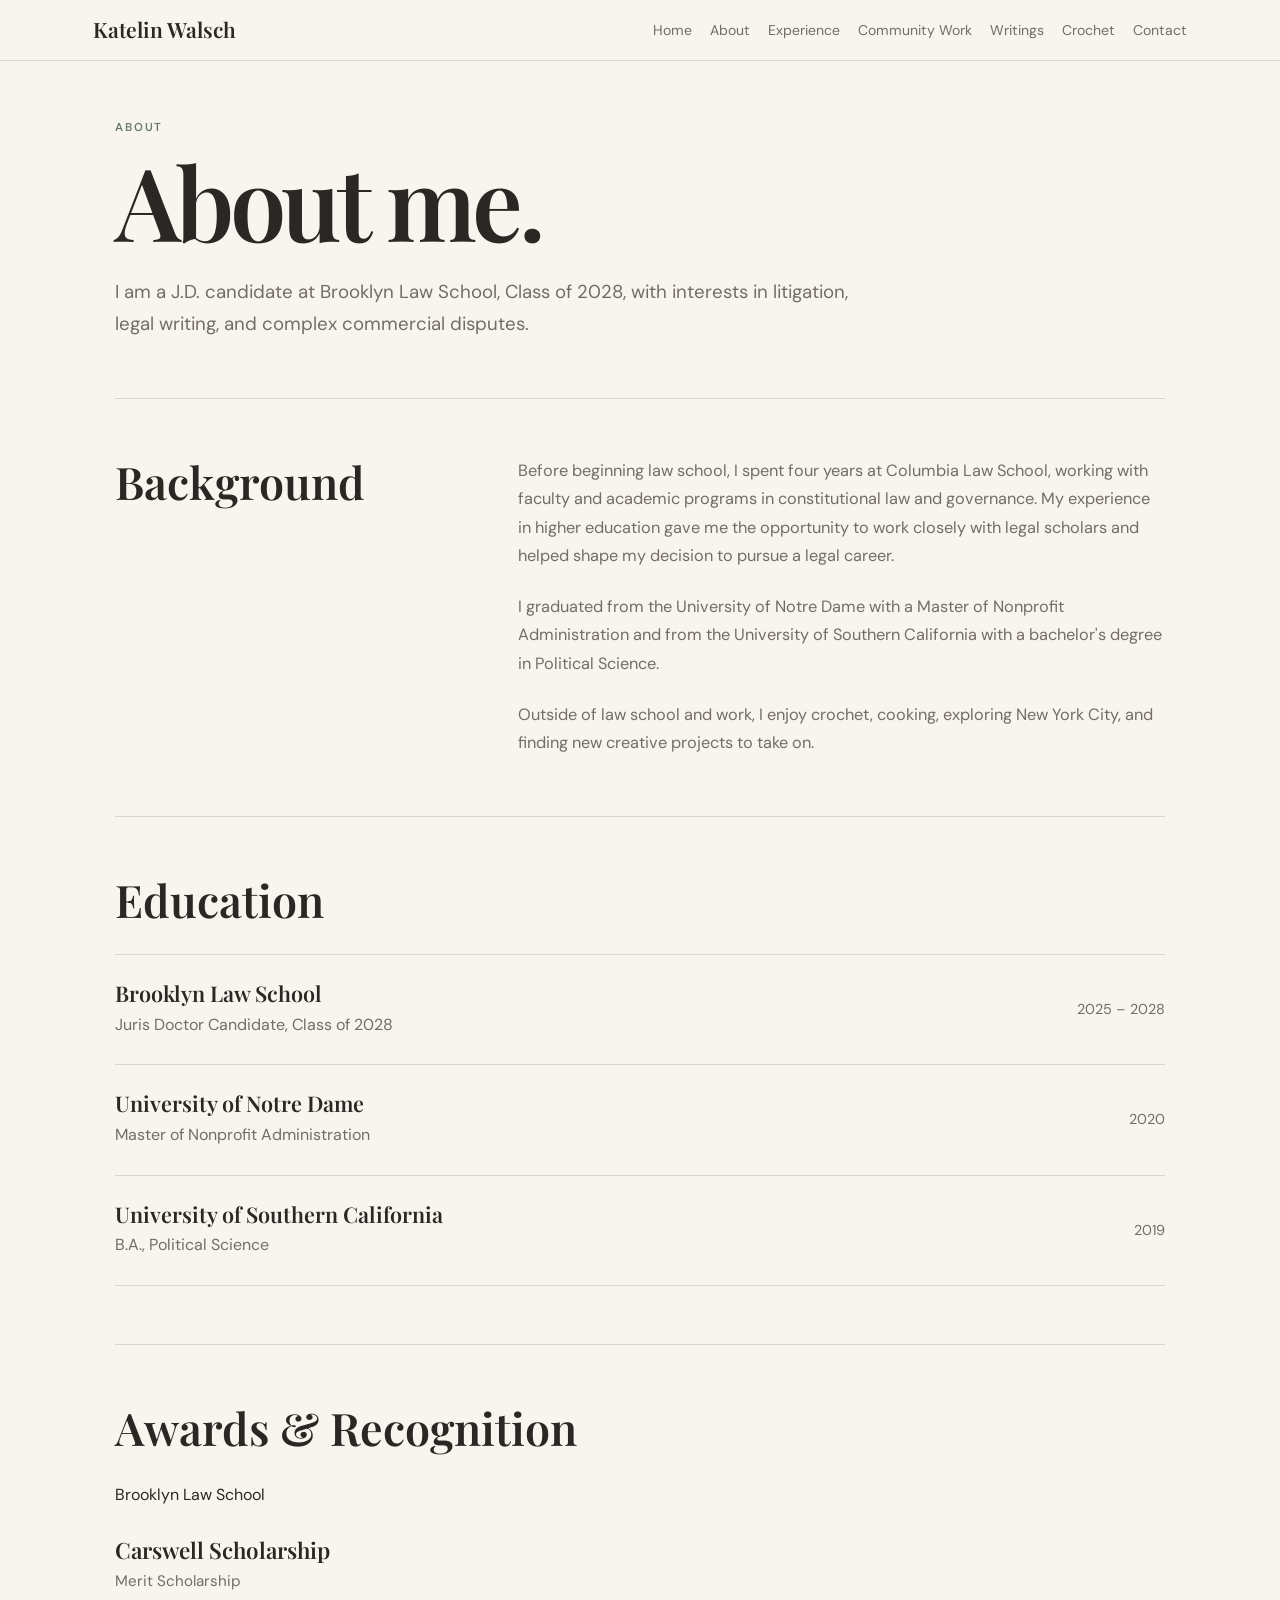
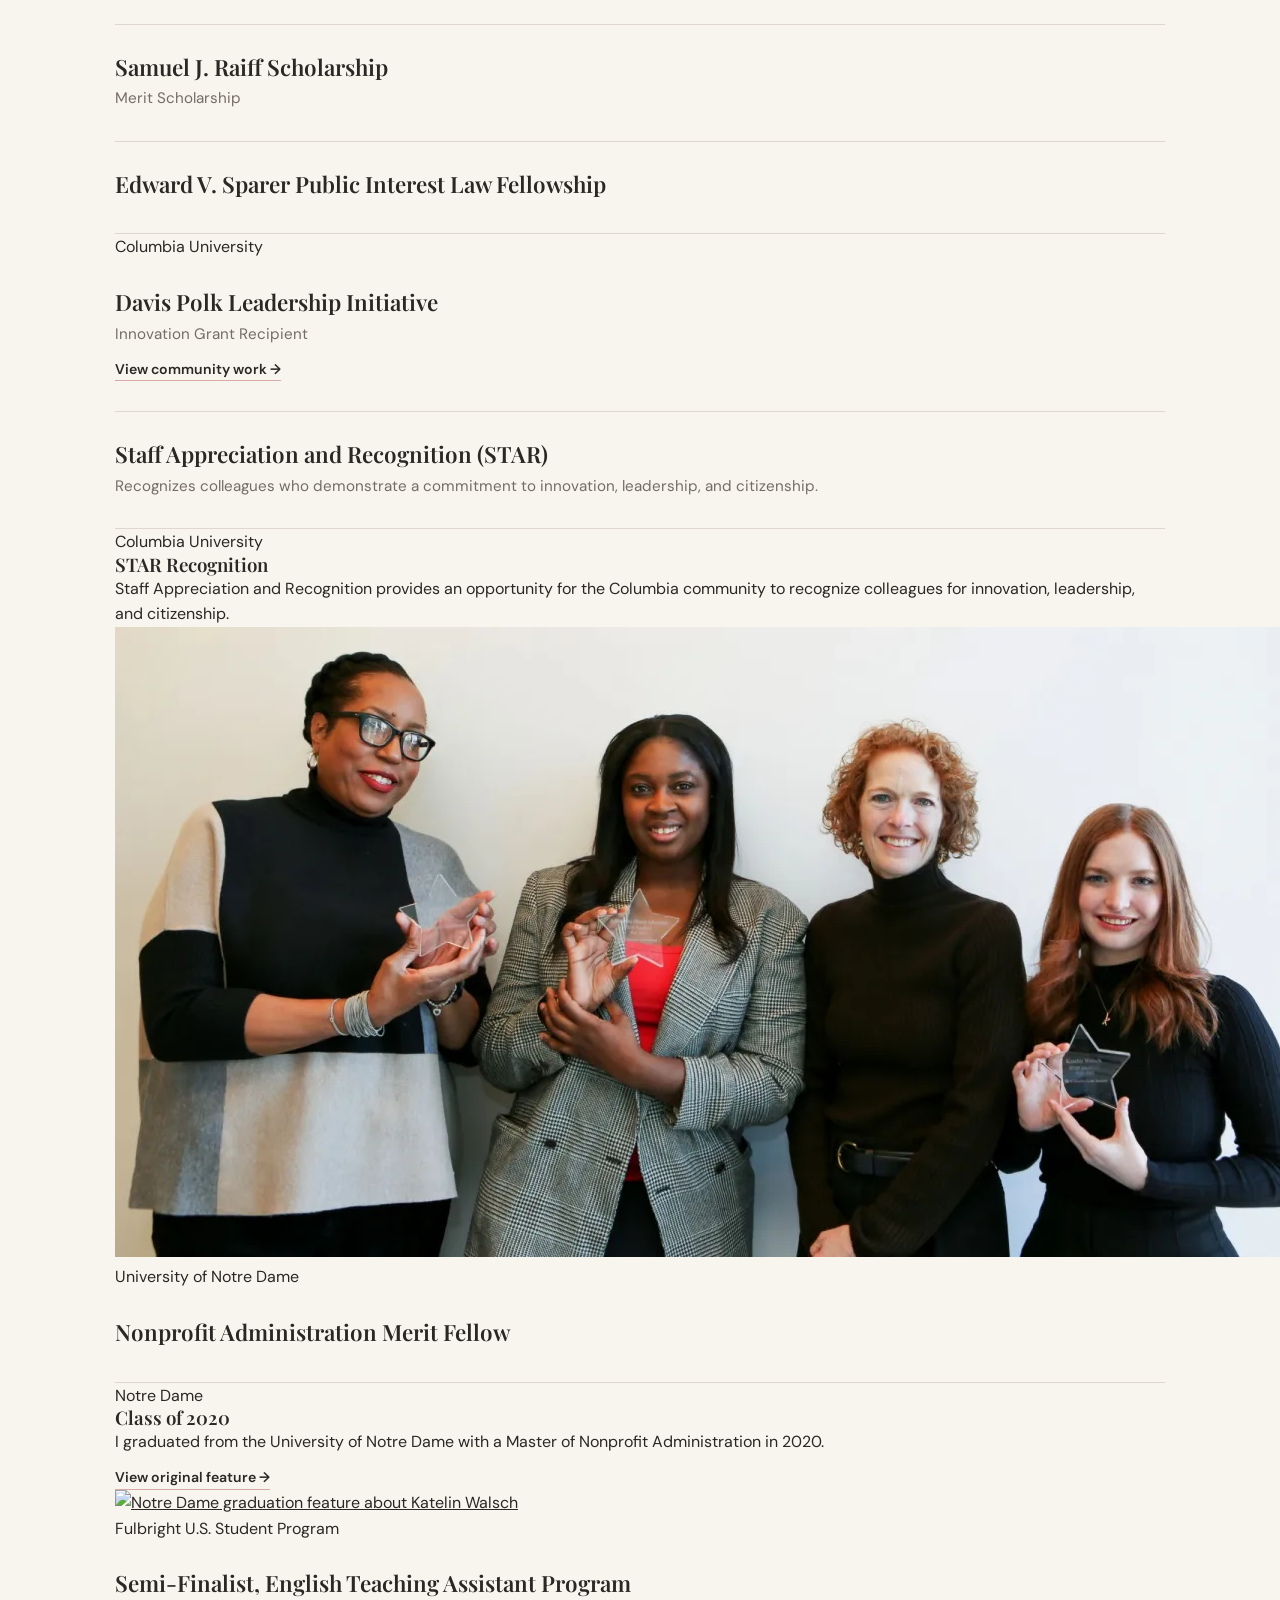
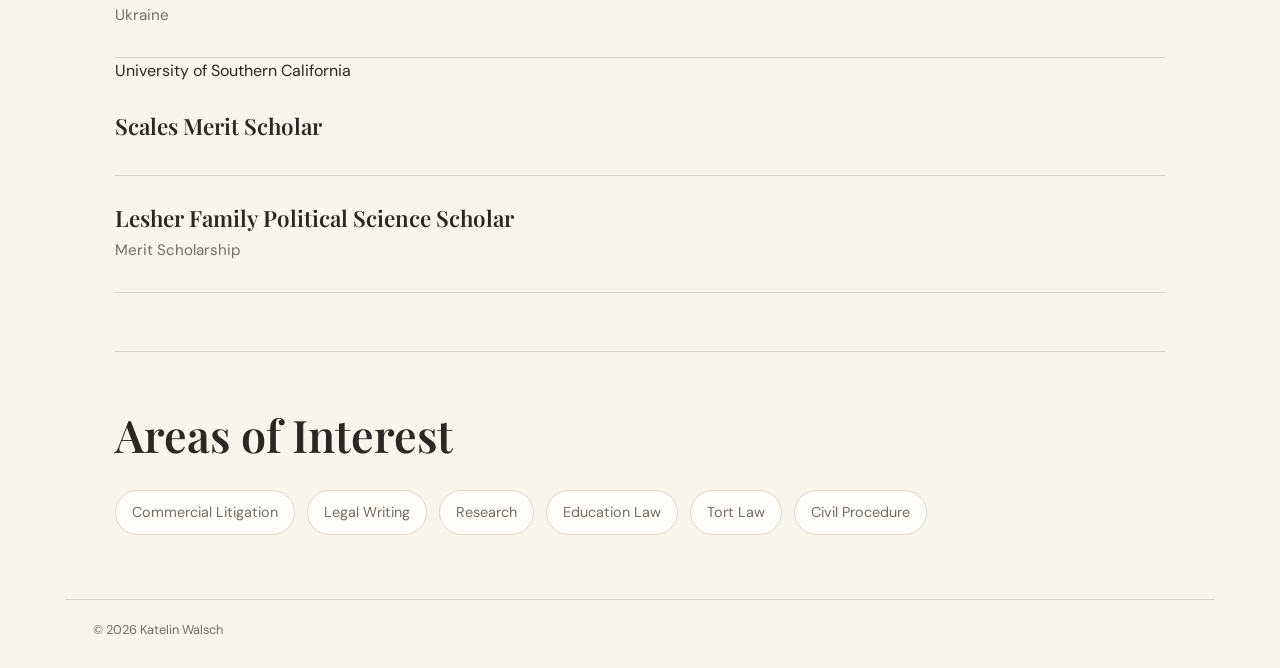
==== commit 99b56b7c: "Update about.html" ====
--- a/about.html
+++ b/about.html
@@ -8,7 +8,7 @@
 
   <meta
     name="description"
-    content="About Katelin Walsch — education, legal interests, awards, and professional background."
+    content="About Katelin Walsch — education, awards, legal interests, and professional background."
   />
 
   <link rel="preconnect" href="https://fonts.googleapis.com" />
@@ -23,8 +23,6 @@
 </head>
 
 <body class="about-page">
-
-  <!-- NAVIGATION -->
 
   <nav>
     <div class="nav-inner">
@@ -53,9 +51,9 @@
 
     <section class="about-hero">
 
-      <p class="about-kicker">
+      <div class="about-kicker">
         About
-      </p>
+      </div>
 
       <h1>
         About me.
@@ -167,53 +165,43 @@
         Awards & Recognition
       </h2>
 
-      <div class="awards-simple-list">
-
-
-        <div class="award-row">
-
-          <h3>
-            Carswell Scholarship
-          </h3>
-
-          <p>
-            Brooklyn Law School Merit Scholarship
-          </p>
-
-        </div>
-
-
-        <div class="award-row">
-
-          <h3>
-            Samuel J. Raiff Scholarship
-          </h3>
-
-          <p>
-            Brooklyn Law School Merit Scholarship
-          </p>
-
-        </div>
-
-
-        <div class="award-row">
-
-          <h3>
-            Edward V. Sparer Public Interest Law Fellowship
-          </h3>
-
-          <p>
-            Brooklyn Law School
-          </p>
-
-        </div>
-
-
-        <div class="award-row">
-
-          <h3>
-            Davis Polk Leadership Initiative
-          </h3>
+
+      <!-- BROOKLYN LAW SCHOOL -->
+
+      <div class="award-group">
+
+        <div class="award-school">
+          Brooklyn Law School
+        </div>
+
+        <div class="award-row">
+          <h3>Carswell Scholarship</h3>
+          <p>Merit Scholarship</p>
+        </div>
+
+        <div class="award-row">
+          <h3>Samuel J. Raiff Scholarship</h3>
+          <p>Merit Scholarship</p>
+        </div>
+
+        <div class="award-row">
+          <h3>Edward V. Sparer Public Interest Law Fellowship</h3>
+        </div>
+
+      </div>
+
+
+      <!-- COLUMBIA -->
+
+      <div class="award-group">
+
+        <div class="award-school">
+          Columbia University
+        </div>
+
+        <div class="award-row">
+
+          <h3>Davis Polk Leadership Initiative</h3>
 
           <p>
             Innovation Grant Recipient
@@ -233,16 +221,149 @@
           </h3>
 
           <p>
-            Columbia University
-          </p>
-
-          <p class="award-description">
             Recognizes colleagues who demonstrate a commitment to
             innovation, leadership, and citizenship.
           </p>
 
         </div>
 
+
+        <!-- STAR PHOTO -->
+
+        <div class="recognition-feature">
+
+          <div class="recognition-feature-text">
+
+            <div class="feature-label">
+              Columbia University
+            </div>
+
+            <h3>
+              STAR Recognition
+            </h3>
+
+            <p>
+              Staff Appreciation and Recognition provides an opportunity
+              for the Columbia community to recognize colleagues for
+              innovation, leadership, and citizenship.
+            </p>
+
+          </div>
+
+          <img
+            src="star-award.jpg"
+            alt="Katelin Walsch receiving STAR recognition at Columbia University"
+            class="recognition-photo star-photo"
+          />
+
+        </div>
+
+      </div>
+
+
+      <!-- NOTRE DAME -->
+
+      <div class="award-group">
+
+        <div class="award-school">
+          University of Notre Dame
+        </div>
+
+        <div class="award-row">
+          <h3>Nonprofit Administration Merit Fellow</h3>
+        </div>
+
+
+        <!-- NOTRE DAME FEATURE -->
+
+        <div class="notre-dame-feature">
+
+          <div class="notre-dame-copy">
+
+            <div class="feature-label">
+              Notre Dame
+            </div>
+
+            <h3>
+              Class of 2020
+            </h3>
+
+            <p>
+              I graduated from the University of Notre Dame with a
+              Master of Nonprofit Administration in 2020.
+            </p>
+
+            <a
+              href="https://wsbt.com/resources/media/765626f7-65bb-4a4b-b0f8-f0cfcb5a0de6-jumbo16x9_poster_5ac5d8809b56499483faa20f886abf16.png?1589805124150"
+              target="_blank"
+              rel="noopener noreferrer"
+              class="about-inline-link"
+            >
+              View original feature →
+            </a>
+
+          </div>
+
+
+          <a
+            href="https://wsbt.com/resources/media/765626f7-65bb-4a4b-b0f8-f0cfcb5a0de6-jumbo16x9_poster_5ac5d8809b56499483faa20f886abf16.png?1589805124150"
+            target="_blank"
+            rel="noopener noreferrer"
+            class="notre-dame-image-link"
+          >
+
+            <img
+              src="https://wsbt.com/resources/media/765626f7-65bb-4a4b-b0f8-f0cfcb5a0de6-jumbo16x9_poster_5ac5d8809b56499483faa20f886abf16.png?1589805124150"
+              alt="Notre Dame graduation feature about Katelin Walsch"
+              class="notre-dame-photo"
+            />
+
+          </a>
+
+        </div>
+
+      </div>
+
+
+      <!-- FULBRIGHT -->
+
+      <div class="award-group">
+
+        <div class="award-school">
+          Fulbright U.S. Student Program
+        </div>
+
+        <div class="award-row">
+
+          <h3>
+            Semi-Finalist, English Teaching Assistant Program
+          </h3>
+
+          <p>
+            Ukraine
+          </p>
+
+        </div>
+
+      </div>
+
+
+      <!-- USC -->
+
+      <div class="award-group">
+
+        <div class="award-school">
+          University of Southern California
+        </div>
+
+        <div class="award-row">
+          <h3>Scales Merit Scholar</h3>
+        </div>
+
+        <div class="award-row">
+          <h3>Lesher Family Political Science Scholar</h3>
+          <p>Merit Scholarship</p>
+        </div>
 
       </div>
 
--- a/styles.css
+++ b/styles.css
@@ -1,14 +1,23 @@
 :root {
   --cream: #f8f4ee;
   --paper: #fffdf9;
+
   --ink: #2b2724;
   --muted: #746d67;
+
   --sage: #a9b6a3;
   --sage-dark: #6c7c67;
+
   --rose: #d6aaa6;
   --rose-light: #f1dfdc;
+
   --line: #ded7cf;
 }
+
+
+/* ================================
+   GLOBAL
+================================ */
 
 * {
   box-sizing: border-box;
@@ -35,33 +44,23 @@
 h2,
 h3 {
   font-family: "Playfair Display", serif;
+  font-weight: 600;
   line-height: 1.1;
-  font-weight: 600;
-}
-
-h2 {
-  font-size: clamp(2.1rem, 4vw, 3rem);
-  margin-bottom: 16px;
-}
-
-.eyebrow {
-  text-transform: uppercase;
-  letter-spacing: 0.15em;
-  font-size: 0.72rem;
-  font-weight: 600;
-  color: var(--sage-dark);
-  margin-bottom: 8px;
-}
-
-
-/* NAVIGATION */
+}
+
+
+/* ================================
+   NAVIGATION
+================================ */
 
 nav {
   position: sticky;
   top: 0;
   z-index: 1000;
+
   background: rgba(248, 244, 238, 0.95);
   backdrop-filter: blur(10px);
+
   border-bottom: 1px solid var(--line);
 }
 
@@ -71,8 +70,8 @@
   padding: 13px 28px;
 
   display: flex;
+  justify-content: space-between;
   align-items: center;
-  justify-content: space-between;
   gap: 22px;
 }
 
@@ -89,6 +88,7 @@
   flex-wrap: wrap;
   justify-content: flex-end;
   gap: 18px;
+
   list-style: none;
 }
 
@@ -96,6 +96,7 @@
   text-decoration: none;
   color: var(--muted);
   font-size: 0.88rem;
+
   transition: color 0.2s ease;
 }
 
@@ -104,11 +105,14 @@
 }
 
 
-/* GENERAL */
+/* ================================
+   HOMEPAGE
+================================ */
 
 .section {
   max-width: 1150px;
   margin: 0 auto;
+
   padding-left: 28px;
   padding-right: 28px;
 }
@@ -133,9 +137,22 @@
   max-width: 700px;
 }
 
+.eyebrow {
+  text-transform: uppercase;
+  letter-spacing: 0.15em;
+
+  font-size: 0.72rem;
+  font-weight: 600;
+
+  color: var(--sage-dark);
+
+  margin-bottom: 8px;
+}
+
 .hero h1 {
   font-size: clamp(4rem, 8vw, 6.5rem);
   letter-spacing: -0.05em;
+
   margin-bottom: 14px;
 }
 
@@ -146,30 +163,41 @@
 
 .hero-copy {
   max-width: 630px;
+
   color: var(--muted);
   font-size: 1.1rem;
 }
 
 .hero-buttons {
   margin-top: 20px;
+
   display: flex;
   flex-wrap: wrap;
   gap: 11px;
 }
 
+
+/* HEADSHOT */
+
 .hero-photo-wrap {
   width: 290px;
+
   justify-self: end;
+
   transform: translate(-24px, 18px);
 }
 
 .hero-photo {
   display: block;
+
   width: 290px;
   height: 330px;
+
   object-fit: cover;
   object-position: center 42%;
+
   border-radius: 18px;
+
   box-shadow: 0 12px 30px rgba(43, 39, 36, 0.11);
 }
 
@@ -178,11 +206,16 @@
 
 .button {
   display: inline-block;
+
   padding: 10px 19px;
+
   border-radius: 999px;
+
   text-decoration: none;
+
   font-size: 0.88rem;
   font-weight: 500;
+
   transition: 0.2s ease;
 }
 
@@ -215,9 +248,13 @@
   align-items: start;
 }
 
+.intro-grid h2 {
+  font-size: clamp(2.1rem, 4vw, 3rem);
+}
+
 .intro-copy {
+  color: var(--muted);
   font-size: 1rem;
-  color: var(--muted);
 }
 
 .intro-copy p + p {
@@ -226,16 +263,20 @@
 
 .text-link {
   display: inline-block;
+
   margin-top: 16px;
+
+  color: var(--ink);
+
   text-decoration: none;
-  color: var(--ink);
+  font-size: 0.88rem;
   font-weight: 600;
-  font-size: 0.88rem;
+
   border-bottom: 1px solid var(--rose);
 }
 
 
-/* HOME HIGHLIGHTS */
+/* HOME SELECTED HIGHLIGHTS */
 
 .highlights-section {
   padding-top: 44px;
@@ -243,20 +284,24 @@
 }
 
 .highlights-section h2 {
+  font-size: clamp(2.1rem, 4vw, 3rem);
   margin-bottom: 18px;
 }
 
 .highlight-grid {
   display: grid;
   grid-template-columns: repeat(3, 1fr);
+
   gap: 16px;
 }
 
 .highlight-card {
   min-height: 205px;
+
+  padding: 23px;
+
   border: 1px solid var(--line);
   border-radius: 18px;
-  padding: 23px;
 
   display: flex;
   flex-direction: column;
@@ -269,6 +314,7 @@
 
 .highlight-card:hover {
   transform: translateY(-3px);
+
   box-shadow: 0 10px 26px rgba(40, 35, 30, 0.06);
 }
 
@@ -297,11 +343,14 @@
 }
 
 .card-label {
+  margin-bottom: 9px;
+
+  color: var(--sage-dark);
+
+  text-transform: uppercase;
+  letter-spacing: 0.13em;
+
   font-size: 0.69rem;
-  letter-spacing: 0.13em;
-  text-transform: uppercase;
-  color: var(--sage-dark);
-  margin-bottom: 9px;
   font-weight: 600;
 }
 
@@ -317,10 +366,13 @@
 .card-link {
   display: inline-block;
   width: fit-content;
+
   margin-top: 16px;
+
   text-decoration: none;
   font-size: 0.86rem;
   font-weight: 600;
+
   border-bottom: 1px solid var(--rose);
 }
 
@@ -333,10 +385,12 @@
 }
 
 .contact-panel {
+  padding: 32px 38px;
+
   background: var(--ink);
   color: white;
+
   border-radius: 22px;
-  padding: 32px 38px;
 }
 
 .contact-panel .eyebrow {
@@ -344,12 +398,13 @@
 }
 
 .contact-panel h2 {
+  font-size: clamp(2.1rem, 4vw, 3rem);
   margin-bottom: 7px;
 }
 
 .contact-panel p {
+  max-width: 650px;
   color: #d8d3cf;
-  max-width: 650px;
 }
 
 .contact-panel .hero-buttons {
@@ -363,169 +418,240 @@
 }
 
 
-/* ABOUT PAGE */
-
-.page-hero {
-  padding-top: 54px;
-  padding-bottom: 46px;
-}
-
-.page-title {
-  font-size: clamp(4rem, 8vw, 6.2rem);
+/* ================================
+   ABOUT PAGE — NEW LAYOUT
+================================ */
+
+.about-main {
+  width: min(100% - 56px, 1050px);
+  margin: 0 auto;
+}
+
+
+/* ABOUT HERO */
+
+.about-hero {
+  max-width: 800px;
+
+  padding-top: 58px;
+  padding-bottom: 58px;
+}
+
+.about-kicker {
+  margin-bottom: 8px;
+
+  color: var(--sage-dark);
+
+  text-transform: uppercase;
+  letter-spacing: 0.16em;
+
+  font-size: 0.72rem;
+  font-weight: 600;
+}
+
+.about-hero h1 {
+  margin-bottom: 20px;
+
+  font-size: clamp(4rem, 8vw, 6.3rem);
   letter-spacing: -0.045em;
-  margin-bottom: 18px;
-}
-
-.page-intro {
+}
+
+.about-lead {
   max-width: 760px;
-  font-size: 1.15rem;
-  color: var(--muted);
-}
-
-.about-page-section {
-  padding-top: 44px;
-  padding-bottom: 44px;
-}
-
-.about-page-grid {
+
+  color: var(--muted);
+
+  font-size: 1.17rem;
+  line-height: 1.7;
+}
+
+
+/* ABOUT SECTIONS */
+
+.about-block {
+  padding: 58px 0;
+
+  border-top: 1px solid var(--line);
+}
+
+.about-section-title,
+.about-heading h2 {
+  margin-bottom: 30px;
+
+  font-size: clamp(2rem, 4vw, 2.8rem);
+}
+
+
+/* BACKGROUND */
+
+.about-background {
   display: grid;
-  grid-template-columns: 0.8fr 1.5fr;
-  gap: 70px;
-  align-items: start;
-}
-
-.long-copy {
-  color: var(--muted);
+
+  grid-template-columns: 0.75fr 1.5fr;
+
+  gap: 80px;
+}
+
+.about-background .about-heading h2 {
+  margin-bottom: 0;
+}
+
+.about-copy {
+  max-width: 690px;
+
+  color: var(--muted);
+
   font-size: 1.02rem;
-  max-width: 720px;
-}
-
-.long-copy p + p {
-  margin-top: 20px;
+  line-height: 1.75;
+}
+
+.about-copy p + p {
+  margin-top: 22px;
 }
 
 
 /* EDUCATION */
 
-.education-list {
-  margin-top: 26px;
+.about-list {
   border-top: 1px solid var(--line);
 }
 
-.education-item {
+.about-list-row {
   display: flex;
+  justify-content: space-between;
   align-items: center;
-  justify-content: space-between;
+
   gap: 30px;
-  padding: 28px 0;
+
+  padding: 27px 0;
+
   border-bottom: 1px solid var(--line);
 }
 
-.education-item h3 {
+.about-list-row h3 {
+  margin-bottom: 6px;
+
   font-size: 1.35rem;
-  margin-bottom: 5px;
-}
-
-.education-item p {
-  color: var(--muted);
-}
-
-.education-date {
-  color: var(--muted);
+}
+
+.about-list-row p {
+  color: var(--muted);
+}
+
+.about-date {
+  color: var(--muted);
+
   font-size: 0.9rem;
+
   white-space: nowrap;
 }
 
 
-/* AWARDS LIST */
-
-.awards-section {
-  padding-top: 56px;
-  padding-bottom: 54px;
-}
-
-.awards-list {
-  margin-top: 28px;
+/* AWARDS — PLAIN LIST */
+
+.awards-simple-list {
   border-top: 1px solid var(--line);
 }
 
-.award-item {
-  padding: 28px 0;
+.award-row {
+  padding: 30px 0;
+
   border-bottom: 1px solid var(--line);
 }
 
-.award-item h3 {
-  font-size: 1.45rem;
+.award-row h3 {
   margin-bottom: 7px;
-}
-
-.award-item p {
-  color: var(--muted);
-  font-size: 0.94rem;
-}
-
-.recognition-description {
-  margin-top: 11px;
+
+  font-size: 1.4rem;
+}
+
+.award-row p {
+  color: var(--muted);
+
+  font-size: 0.95rem;
+}
+
+.award-description {
   max-width: 680px;
-}
-
-.recognition-link {
+
+  margin-top: 10px;
+}
+
+.about-inline-link {
   display: inline-block;
+
   margin-top: 12px;
+
   text-decoration: none;
+
   font-size: 0.88rem;
   font-weight: 600;
+
   border-bottom: 1px solid var(--rose);
 }
 
 
-/* AREAS OF INTEREST */
-
-.interests-section {
-  padding-top: 52px;
-  padding-bottom: 58px;
-}
-
-.interest-tags {
-  margin-top: 26px;
+/* INTERESTS */
+
+.about-interests {
+  padding-bottom: 64px;
+}
+
+.about-interest-list {
   display: flex;
   flex-wrap: wrap;
-  gap: 13px;
-}
-
-.interest-tags span {
+
+  gap: 12px;
+}
+
+.about-interest-list span {
+  padding: 10px 16px;
+
   background: var(--paper);
+
   border: 1px solid var(--line);
   border-radius: 999px;
-  padding: 11px 17px;
+
+  color: var(--muted);
+
   font-size: 0.9rem;
-  color: var(--muted);
-}
-
-
-/* FOOTER */
+}
+
+
+/* ================================
+   FOOTER
+================================ */
 
 footer {
   max-width: 1150px;
+
   margin: 0 auto;
+
   padding: 20px 28px 28px;
+
   border-top: 1px solid var(--line);
+
+  color: var(--muted);
+
   font-size: 0.8rem;
-  color: var(--muted);
-}
-
-
-/* TABLET */
+}
+
+
+/* ================================
+   TABLET
+================================ */
 
 @media (max-width: 900px) {
 
   .hero-grid {
     grid-template-columns: minmax(0, 1fr) 240px;
+
     gap: 26px;
   }
 
   .hero-photo-wrap {
     width: 240px;
+
     transform: translate(-10px, 14px);
   }
 
@@ -535,13 +661,8 @@
   }
 
   .highlight-grid,
-  .intro-grid,
-  .about-page-grid {
+  .intro-grid {
     grid-template-columns: 1fr;
-  }
-
-  .about-page-grid {
-    gap: 30px;
   }
 
   .nav-inner {
@@ -551,13 +672,22 @@
 
   .nav-links {
     justify-content: flex-start;
+
     gap: 13px;
   }
 
-}
-
-
-/* PHONE */
+  .about-background {
+    grid-template-columns: 1fr;
+
+    gap: 26px;
+  }
+
+}
+
+
+/* ================================
+   PHONE
+================================ */
 
 @media (max-width: 650px) {
 
@@ -570,6 +700,9 @@
     padding: 12px 20px;
   }
 
+
+  /* HOME */
+
   .hero {
     padding-top: 20px;
     padding-bottom: 20px;
@@ -577,6 +710,7 @@
 
   .hero-grid {
     grid-template-columns: 1fr;
+
     gap: 22px;
   }
 
@@ -586,7 +720,9 @@
 
   .hero-photo-wrap {
     width: 100%;
+
     justify-self: start;
+
     transform: none;
   }
 
@@ -614,47 +750,50 @@
     padding: 27px 23px;
   }
 
-  .page-hero {
+
+  /* ABOUT */
+
+  .about-main {
+    width: min(100% - 40px, 1050px);
+  }
+
+  .about-hero {
     padding-top: 40px;
-    padding-bottom: 34px;
-  }
-
-  .about-page-section {
-    padding-top: 34px;
-    padding-bottom: 34px;
-  }
-
-  .about-page-grid {
-    gap: 24px;
-  }
-
-  .education-list {
-    margin-top: 20px;
-  }
-
-  .education-item {
+    padding-bottom: 42px;
+  }
+
+  .about-hero h1 {
+    font-size: clamp(3.5rem, 17vw, 5rem);
+  }
+
+  .about-block {
+    padding: 42px 0;
+  }
+
+  .about-section-title,
+  .about-heading h2 {
+    margin-bottom: 22px;
+  }
+
+  .about-background {
+    gap: 22px;
+  }
+
+  .about-list-row {
+    flex-direction: column;
     align-items: flex-start;
-    flex-direction: column;
-    gap: 6px;
+
+    gap: 5px;
+
     padding: 23px 0;
   }
 
-  .awards-section {
-    padding-top: 42px;
-    padding-bottom: 40px;
-  }
-
-  .award-item {
-    padding: 23px 0;
-  }
-
-  .interests-section {
-    padding-top: 40px;
-    padding-bottom: 44px;
-  }
-
-  .interest-tags {
-    margin-top: 22px;
+  .award-row {
+    padding: 25px 0;
+  }
+
+  .about-interest-list {
+    gap: 9px;
   }
 
   footer {
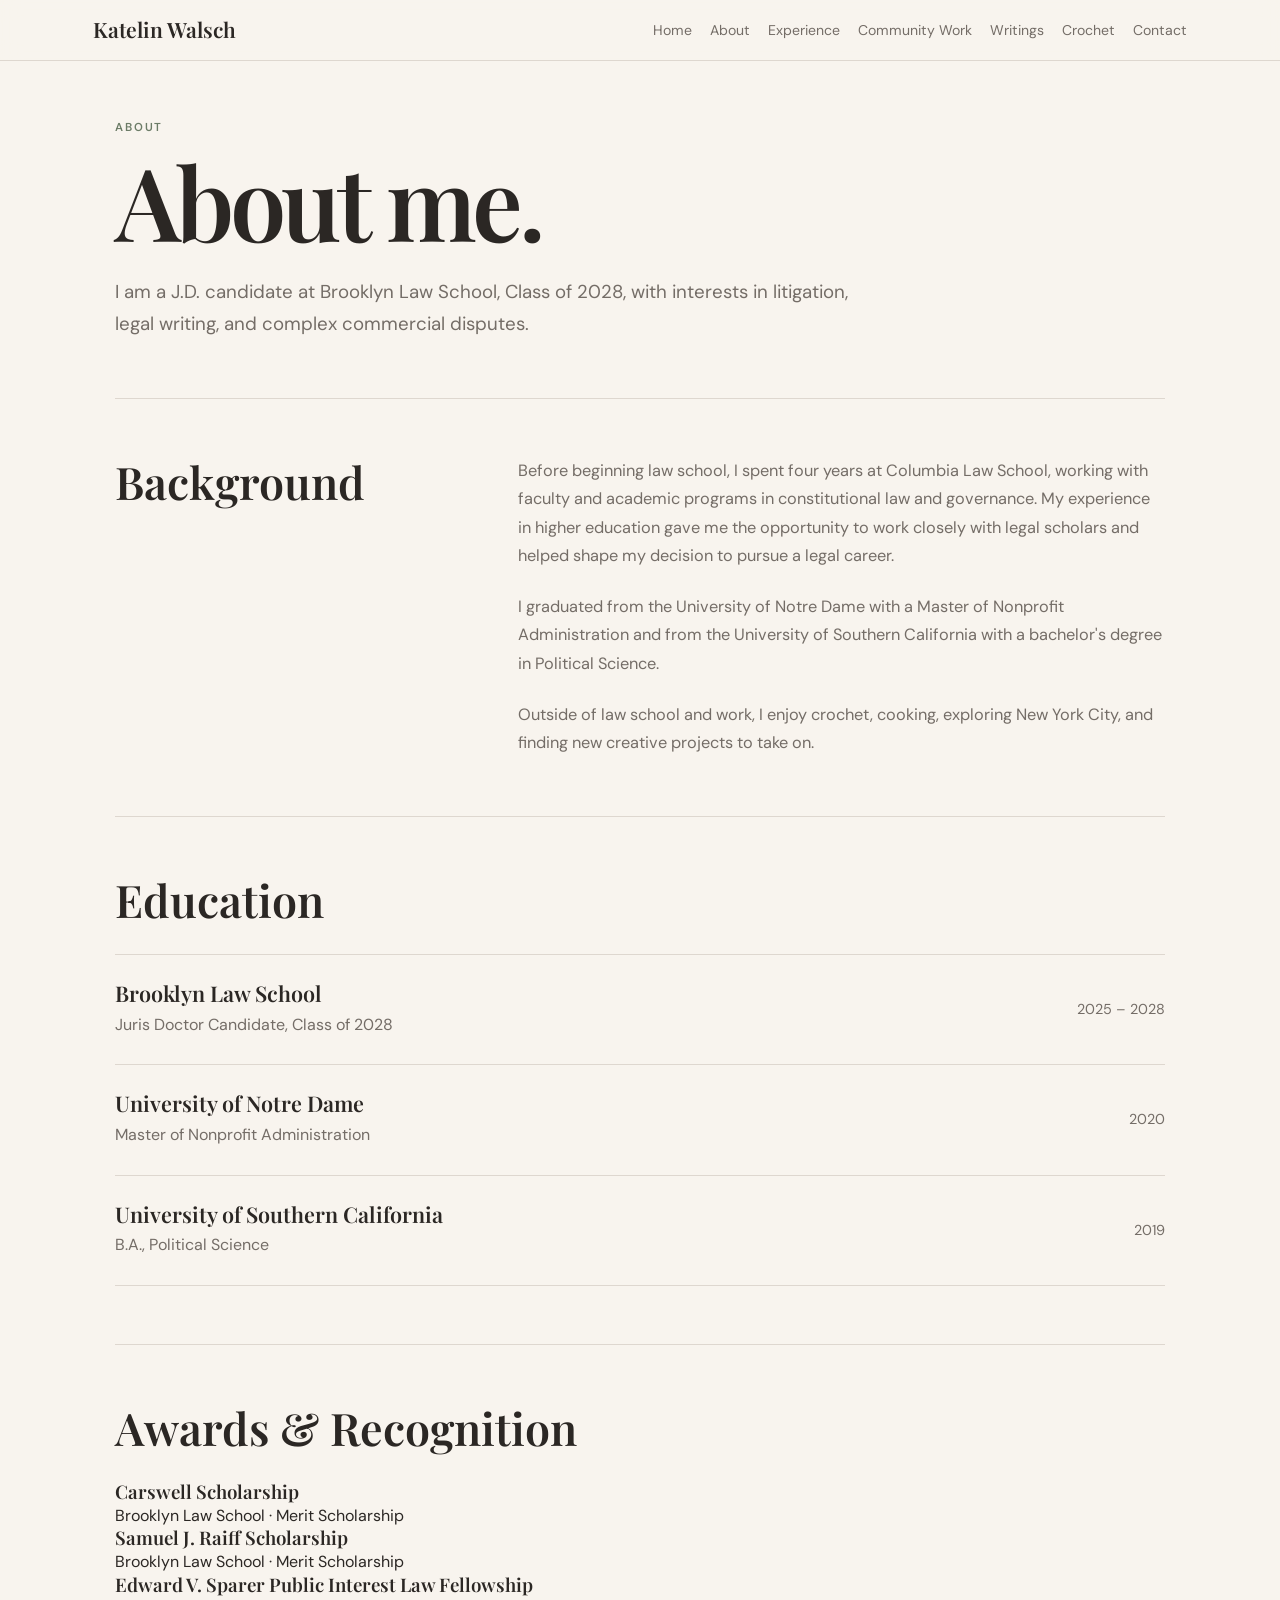
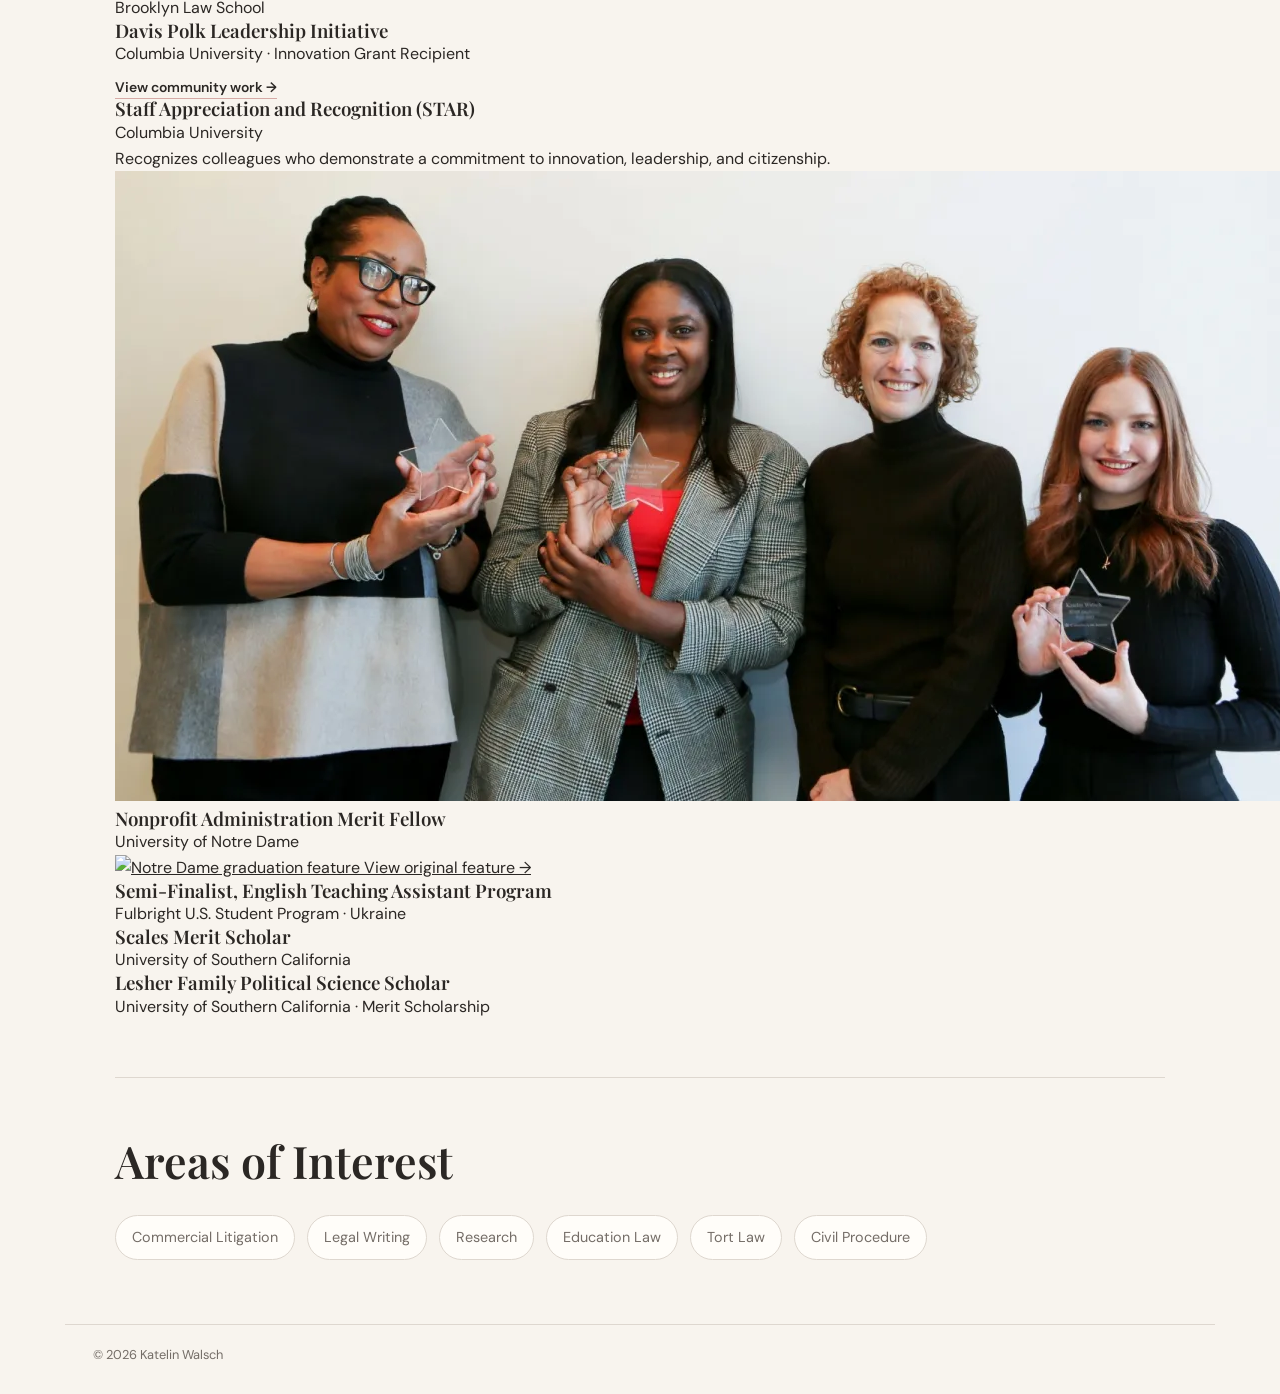
==== commit 43c8d023: "Update about.html" ====
--- a/about.html
+++ b/about.html
@@ -165,86 +165,84 @@
         Awards & Recognition
       </h2>
 
-
-      <!-- BROOKLYN LAW SCHOOL -->
-
-      <div class="award-group">
-
-        <div class="award-school">
-          Brooklyn Law School
-        </div>
-
-        <div class="award-row">
-          <h3>Carswell Scholarship</h3>
-          <p>Merit Scholarship</p>
-        </div>
-
-        <div class="award-row">
-          <h3>Samuel J. Raiff Scholarship</h3>
-          <p>Merit Scholarship</p>
-        </div>
-
-        <div class="award-row">
-          <h3>Edward V. Sparer Public Interest Law Fellowship</h3>
-        </div>
-
-      </div>
-
-
-      <!-- COLUMBIA -->
-
-      <div class="award-group">
-
-        <div class="award-school">
-          Columbia University
-        </div>
-
-        <div class="award-row">
-
-          <h3>Davis Polk Leadership Initiative</h3>
-
-          <p>
-            Innovation Grant Recipient
-          </p>
-
-          <a href="community.html" class="about-inline-link">
+      <div class="awards-clean-list">
+
+
+        <div class="award-clean-row">
+
+          <h3>
+            Carswell Scholarship
+          </h3>
+
+          <p>
+            Brooklyn Law School · Merit Scholarship
+          </p>
+
+        </div>
+
+
+        <div class="award-clean-row">
+
+          <h3>
+            Samuel J. Raiff Scholarship
+          </h3>
+
+          <p>
+            Brooklyn Law School · Merit Scholarship
+          </p>
+
+        </div>
+
+
+        <div class="award-clean-row">
+
+          <h3>
+            Edward V. Sparer Public Interest Law Fellowship
+          </h3>
+
+          <p>
+            Brooklyn Law School
+          </p>
+
+        </div>
+
+
+        <div class="award-clean-row">
+
+          <h3>
+            Davis Polk Leadership Initiative
+          </h3>
+
+          <p>
+            Columbia University · Innovation Grant Recipient
+          </p>
+
+          <a
+            href="community.html"
+            class="about-inline-link"
+          >
             View community work →
           </a>
 
         </div>
 
 
-        <div class="award-row">
-
-          <h3>
-            Staff Appreciation and Recognition (STAR)
-          </h3>
-
-          <p>
-            Recognizes colleagues who demonstrate a commitment to
-            innovation, leadership, and citizenship.
-          </p>
-
-        </div>
-
-
-        <!-- STAR PHOTO -->
-
-        <div class="recognition-feature">
-
-          <div class="recognition-feature-text">
-
-            <div class="feature-label">
+        <!-- STAR -->
+
+        <div class="award-clean-row star-award-row">
+
+          <div class="award-text">
+
+            <h3>
+              Staff Appreciation and Recognition (STAR)
+            </h3>
+
+            <p>
               Columbia University
-            </div>
-
-            <h3>
-              STAR Recognition
-            </h3>
-
-            <p>
-              Staff Appreciation and Recognition provides an opportunity
-              for the Columbia community to recognize colleagues for
+            </p>
+
+            <p class="award-description">
+              Recognizes colleagues who demonstrate a commitment to
               innovation, leadership, and citizenship.
             </p>
 
@@ -252,117 +250,93 @@
 
           <img
             src="star-award.jpg"
-            alt="Katelin Walsch receiving STAR recognition at Columbia University"
-            class="recognition-photo star-photo"
+            alt="Katelin Walsch at Columbia University STAR recognition"
+            class="star-award-photo"
           />
 
         </div>
 
-      </div>
-
-
-      <!-- NOTRE DAME -->
-
-      <div class="award-group">
-
-        <div class="award-school">
-          University of Notre Dame
-        </div>
-
-        <div class="award-row">
-          <h3>Nonprofit Administration Merit Fellow</h3>
-        </div>
-
-
-        <!-- NOTRE DAME FEATURE -->
-
-        <div class="notre-dame-feature">
-
-          <div class="notre-dame-copy">
-
-            <div class="feature-label">
-              Notre Dame
-            </div>
+
+        <!-- NOTRE DAME -->
+
+        <div class="award-clean-row notre-dame-award-row">
+
+          <div class="award-text">
 
             <h3>
-              Class of 2020
+              Nonprofit Administration Merit Fellow
             </h3>
 
             <p>
-              I graduated from the University of Notre Dame with a
-              Master of Nonprofit Administration in 2020.
+              University of Notre Dame
             </p>
+
+          </div>
+
+
+          <div class="notre-dame-thumbnail">
 
             <a
               href="https://wsbt.com/resources/media/765626f7-65bb-4a4b-b0f8-f0cfcb5a0de6-jumbo16x9_poster_5ac5d8809b56499483faa20f886abf16.png?1589805124150"
               target="_blank"
               rel="noopener noreferrer"
-              class="about-inline-link"
+            >
+              <img
+                src="https://wsbt.com/resources/media/765626f7-65bb-4a4b-b0f8-f0cfcb5a0de6-jumbo16x9_poster_5ac5d8809b56499483faa20f886abf16.png?1589805124150"
+                alt="Notre Dame graduation feature"
+              />
+            </a>
+
+            <a
+              href="https://wsbt.com/resources/media/765626f7-65bb-4a4b-b0f8-f0cfcb5a0de6-jumbo16x9_poster_5ac5d8809b56499483faa20f886abf16.png?1589805124150"
+              target="_blank"
+              rel="noopener noreferrer"
+              class="notre-dame-feature-link"
             >
               View original feature →
             </a>
 
           </div>
 
-
-          <a
-            href="https://wsbt.com/resources/media/765626f7-65bb-4a4b-b0f8-f0cfcb5a0de6-jumbo16x9_poster_5ac5d8809b56499483faa20f886abf16.png?1589805124150"
-            target="_blank"
-            rel="noopener noreferrer"
-            class="notre-dame-image-link"
-          >
-
-            <img
-              src="https://wsbt.com/resources/media/765626f7-65bb-4a4b-b0f8-f0cfcb5a0de6-jumbo16x9_poster_5ac5d8809b56499483faa20f886abf16.png?1589805124150"
-              alt="Notre Dame graduation feature about Katelin Walsch"
-              class="notre-dame-photo"
-            />
-
-          </a>
-
-        </div>
-
-      </div>
-
-
-      <!-- FULBRIGHT -->
-
-      <div class="award-group">
-
-        <div class="award-school">
-          Fulbright U.S. Student Program
-        </div>
-
-        <div class="award-row">
+        </div>
+
+
+        <div class="award-clean-row">
 
           <h3>
             Semi-Finalist, English Teaching Assistant Program
           </h3>
 
           <p>
-            Ukraine
-          </p>
-
-        </div>
-
-      </div>
-
-
-      <!-- USC -->
-
-      <div class="award-group">
-
-        <div class="award-school">
-          University of Southern California
-        </div>
-
-        <div class="award-row">
-          <h3>Scales Merit Scholar</h3>
-        </div>
-
-        <div class="award-row">
-          <h3>Lesher Family Political Science Scholar</h3>
-          <p>Merit Scholarship</p>
+            Fulbright U.S. Student Program · Ukraine
+          </p>
+
+        </div>
+
+
+        <div class="award-clean-row">
+
+          <h3>
+            Scales Merit Scholar
+          </h3>
+
+          <p>
+            University of Southern California
+          </p>
+
+        </div>
+
+
+        <div class="award-clean-row">
+
+          <h3>
+            Lesher Family Political Science Scholar
+          </h3>
+
+          <p>
+            University of Southern California · Merit Scholarship
+          </p>
+
         </div>
 
       </div>
--- a/styles.css
+++ b/styles.css
@@ -15,9 +15,7 @@
 }
 
 
-/* ================================
-   GLOBAL
-================================ */
+/* GLOBAL */
 
 * {
   box-sizing: border-box;
@@ -49,9 +47,7 @@
 }
 
 
-/* ================================
-   NAVIGATION
-================================ */
+/* NAVIGATION */
 
 nav {
   position: sticky;
@@ -67,18 +63,22 @@
 .nav-inner {
   max-width: 1150px;
   margin: 0 auto;
+
   padding: 13px 28px;
 
   display: flex;
   justify-content: space-between;
   align-items: center;
+
   gap: 22px;
 }
 
 .brand {
   font-family: "Playfair Display", serif;
+
   font-size: 1.32rem;
   font-weight: 600;
+
   text-decoration: none;
   white-space: nowrap;
 }
@@ -87,6 +87,7 @@
   display: flex;
   flex-wrap: wrap;
   justify-content: flex-end;
+
   gap: 18px;
 
   list-style: none;
@@ -94,7 +95,9 @@
 
 .nav-links a {
   text-decoration: none;
-  color: var(--muted);
+
+  color: var(--muted);
+
   font-size: 0.88rem;
 
   transition: color 0.2s ease;
@@ -105,12 +108,11 @@
 }
 
 
-/* ================================
-   HOMEPAGE
-================================ */
+/* HOMEPAGE */
 
 .section {
   max-width: 1150px;
+
   margin: 0 auto;
 
   padding-left: 28px;
@@ -127,18 +129,23 @@
 
 .hero-grid {
   display: grid;
+
   grid-template-columns: minmax(0, 1fr) 290px;
+
   gap: 48px;
+
   align-items: center;
 }
 
 .hero-inner {
   min-width: 0;
+
   max-width: 700px;
 }
 
 .eyebrow {
   text-transform: uppercase;
+
   letter-spacing: 0.15em;
 
   font-size: 0.72rem;
@@ -151,6 +158,7 @@
 
 .hero h1 {
   font-size: clamp(4rem, 8vw, 6.5rem);
+
   letter-spacing: -0.05em;
 
   margin-bottom: 14px;
@@ -158,6 +166,7 @@
 
 .hero h1 span {
   color: var(--sage-dark);
+
   font-style: italic;
 }
 
@@ -165,6 +174,7 @@
   max-width: 630px;
 
   color: var(--muted);
+
   font-size: 1.1rem;
 }
 
@@ -173,6 +183,7 @@
 
   display: flex;
   flex-wrap: wrap;
+
   gap: 11px;
 }
 
@@ -225,11 +236,13 @@
 
 .button-dark {
   background: var(--ink);
+
   color: white;
 }
 
 .button-light {
   background: var(--paper);
+
   border: 1px solid var(--line);
 }
 
@@ -243,8 +256,11 @@
 
 .intro-grid {
   display: grid;
+
   grid-template-columns: 0.9fr 1.45fr;
+
   gap: 42px;
+
   align-items: start;
 }
 
@@ -254,6 +270,7 @@
 
 .intro-copy {
   color: var(--muted);
+
   font-size: 1rem;
 }
 
@@ -269,6 +286,7 @@
   color: var(--ink);
 
   text-decoration: none;
+
   font-size: 0.88rem;
   font-weight: 600;
 
@@ -276,7 +294,7 @@
 }
 
 
-/* HOME SELECTED HIGHLIGHTS */
+/* HOME HIGHLIGHTS */
 
 .highlights-section {
   padding-top: 44px;
@@ -285,11 +303,13 @@
 
 .highlights-section h2 {
   font-size: clamp(2.1rem, 4vw, 3rem);
+
   margin-bottom: 18px;
 }
 
 .highlight-grid {
   display: grid;
+
   grid-template-columns: repeat(3, 1fr);
 
   gap: 16px;
@@ -356,6 +376,7 @@
 
 .highlight-card h3 {
   font-size: 1.5rem;
+
   margin-bottom: 7px;
 }
 
@@ -365,11 +386,13 @@
 
 .card-link {
   display: inline-block;
+
   width: fit-content;
 
   margin-top: 16px;
 
   text-decoration: none;
+
   font-size: 0.86rem;
   font-weight: 600;
 
@@ -388,6 +411,7 @@
   padding: 32px 38px;
 
   background: var(--ink);
+
   color: white;
 
   border-radius: 22px;
@@ -399,11 +423,13 @@
 
 .contact-panel h2 {
   font-size: clamp(2.1rem, 4vw, 3rem);
+
   margin-bottom: 7px;
 }
 
 .contact-panel p {
   max-width: 650px;
+
   color: #d8d3cf;
 }
 
@@ -413,17 +439,18 @@
 
 .contact-panel .button-light {
   background: transparent;
+
   border-color: #6f6861;
+
   color: white;
 }
 
 
-/* ================================
-   ABOUT PAGE — NEW LAYOUT
-================================ */
+/* ABOUT PAGE */
 
 .about-main {
   width: min(100% - 56px, 1050px);
+
   margin: 0 auto;
 }
 
@@ -431,7 +458,7 @@
 /* ABOUT HERO */
 
 .about-hero {
-  max-width: 800px;
+  max-width: 820px;
 
   padding-top: 58px;
   padding-bottom: 58px;
@@ -453,6 +480,7 @@
   margin-bottom: 20px;
 
   font-size: clamp(4rem, 8vw, 6.3rem);
+
   letter-spacing: -0.045em;
 }
 
@@ -518,6 +546,7 @@
 
 .about-list-row {
   display: flex;
+
   justify-content: space-between;
   align-items: center;
 
@@ -547,47 +576,160 @@
 }
 
 
-/* AWARDS — PLAIN LIST */
-
-.awards-simple-list {
+/* AWARD GROUPS */
+
+.award-group {
+  padding: 32px 0;
+
   border-top: 1px solid var(--line);
 }
 
+.award-group:last-child {
+  border-bottom: 1px solid var(--line);
+}
+
+.award-school {
+  margin-bottom: 17px;
+
+  color: var(--sage-dark);
+
+  text-transform: uppercase;
+
+  letter-spacing: 0.14em;
+
+  font-size: 0.72rem;
+  font-weight: 600;
+}
+
 .award-row {
-  padding: 30px 0;
-
-  border-bottom: 1px solid var(--line);
+  padding: 11px 0;
 }
 
 .award-row h3 {
-  margin-bottom: 7px;
-
-  font-size: 1.4rem;
+  margin-bottom: 5px;
+
+  font-size: 1.38rem;
 }
 
 .award-row p {
   color: var(--muted);
 
-  font-size: 0.95rem;
-}
-
-.award-description {
-  max-width: 680px;
-
-  margin-top: 10px;
+  font-size: 0.94rem;
+
+  line-height: 1.6;
 }
 
 .about-inline-link {
   display: inline-block;
 
-  margin-top: 12px;
+  margin-top: 9px;
 
   text-decoration: none;
 
-  font-size: 0.88rem;
+  font-size: 0.87rem;
   font-weight: 600;
 
   border-bottom: 1px solid var(--rose);
+}
+
+
+/* STAR FEATURE */
+
+.recognition-feature {
+  margin-top: 24px;
+
+  display: grid;
+
+  grid-template-columns: 1fr 260px;
+
+  gap: 28px;
+
+  align-items: center;
+}
+
+.recognition-feature-text {
+  max-width: 520px;
+}
+
+.feature-label {
+  margin-bottom: 7px;
+
+  color: var(--sage-dark);
+
+  text-transform: uppercase;
+  letter-spacing: 0.14em;
+
+  font-size: 0.67rem;
+  font-weight: 600;
+}
+
+.recognition-feature-text h3,
+.notre-dame-copy h3 {
+  margin-bottom: 8px;
+
+  font-size: 1.45rem;
+}
+
+.recognition-feature-text p,
+.notre-dame-copy p {
+  color: var(--muted);
+
+  font-size: 0.92rem;
+
+  line-height: 1.65;
+}
+
+.recognition-photo {
+  display: block;
+
+  width: 260px;
+  height: 170px;
+
+  object-fit: cover;
+
+  border-radius: 13px;
+}
+
+
+/* NOTRE DAME FEATURE */
+
+.notre-dame-feature {
+  margin-top: 18px;
+
+  display: flex;
+
+  align-items: center;
+
+  gap: 18px;
+}
+
+.notre-dame-copy {
+  max-width: 540px;
+}
+
+.notre-dame-image-link {
+  display: block;
+
+  flex: 0 0 auto;
+
+  border-radius: 9px;
+
+  overflow: hidden;
+
+  transition: transform 0.2s ease;
+}
+
+.notre-dame-image-link:hover {
+  transform: translateY(-2px);
+}
+
+.notre-dame-photo {
+  display: block;
+
+  width: 120px;
+  height: 68px;
+
+  object-fit: cover;
 }
 
 
@@ -599,6 +741,7 @@
 
 .about-interest-list {
   display: flex;
+
   flex-wrap: wrap;
 
   gap: 12px;
@@ -618,9 +761,7 @@
 }
 
 
-/* ================================
-   FOOTER
-================================ */
+/* FOOTER */
 
 footer {
   max-width: 1150px;
@@ -637,21 +778,17 @@
 }
 
 
-/* ================================
-   TABLET
-================================ */
+/* TABLET */
 
 @media (max-width: 900px) {
 
   .hero-grid {
     grid-template-columns: minmax(0, 1fr) 240px;
-
     gap: 26px;
   }
 
   .hero-photo-wrap {
     width: 240px;
-
     transform: translate(-10px, 14px);
   }
 
@@ -672,22 +809,27 @@
 
   .nav-links {
     justify-content: flex-start;
-
     gap: 13px;
   }
 
   .about-background {
     grid-template-columns: 1fr;
-
     gap: 26px;
   }
 
-}
-
-
-/* ================================
-   PHONE
-================================ */
+  .recognition-feature {
+    grid-template-columns: 1fr 220px;
+  }
+
+  .recognition-photo {
+    width: 220px;
+    height: 145px;
+  }
+
+}
+
+
+/* PHONE */
 
 @media (max-width: 650px) {
 
@@ -700,9 +842,6 @@
     padding: 12px 20px;
   }
 
-
-  /* HOME */
-
   .hero {
     padding-top: 20px;
     padding-bottom: 20px;
@@ -710,7 +849,6 @@
 
   .hero-grid {
     grid-template-columns: 1fr;
-
     gap: 22px;
   }
 
@@ -720,9 +858,7 @@
 
   .hero-photo-wrap {
     width: 100%;
-
     justify-self: start;
-
     transform: none;
   }
 
@@ -750,9 +886,6 @@
     padding: 27px 23px;
   }
 
-
-  /* ABOUT */
-
   .about-main {
     width: min(100% - 40px, 1050px);
   }
@@ -788,8 +921,32 @@
     padding: 23px 0;
   }
 
-  .award-row {
-    padding: 25px 0;
+  .award-group {
+    padding: 26px 0;
+  }
+
+  .recognition-feature {
+    grid-template-columns: 1fr;
+
+    gap: 18px;
+  }
+
+  .recognition-photo {
+    width: 100%;
+    max-width: 330px;
+    height: 190px;
+  }
+
+  .notre-dame-feature {
+    flex-direction: row;
+    align-items: center;
+
+    gap: 14px;
+  }
+
+  .notre-dame-photo {
+    width: 96px;
+    height: 54px;
   }
 
   .about-interest-list {
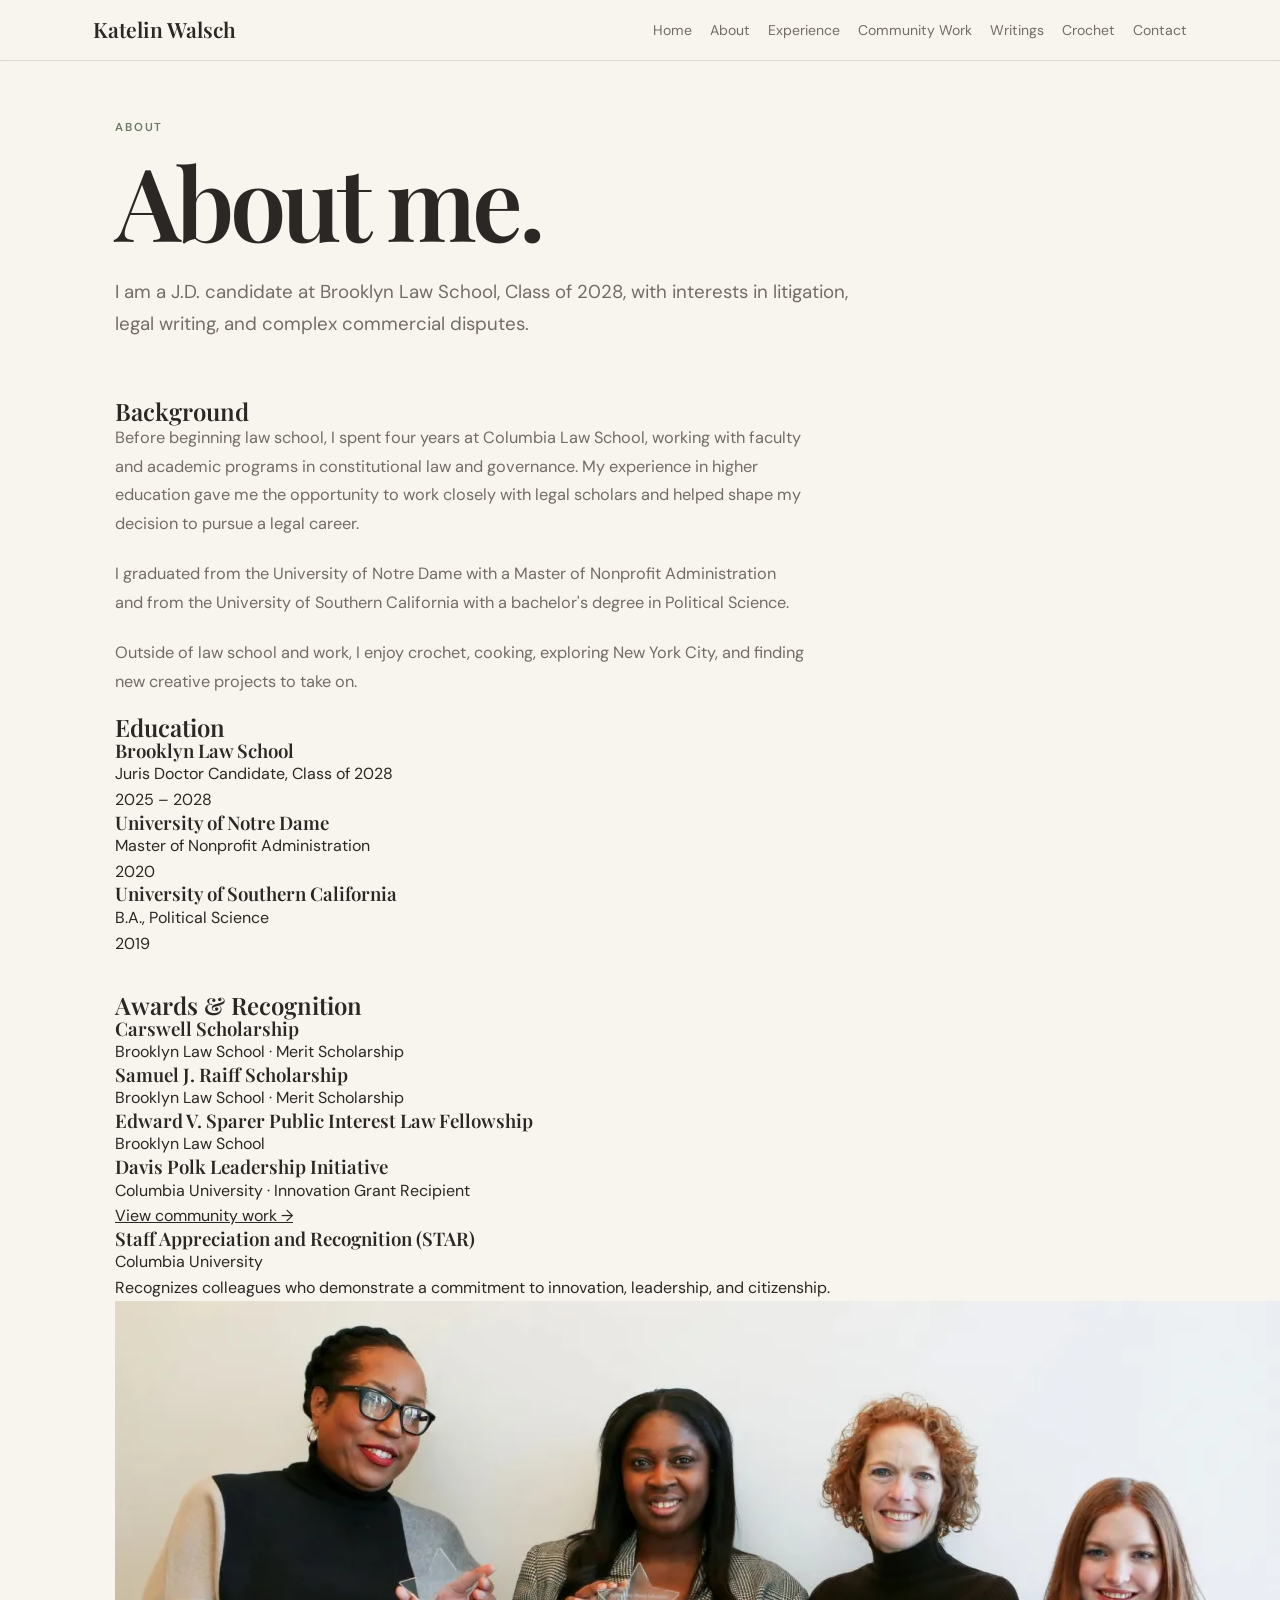
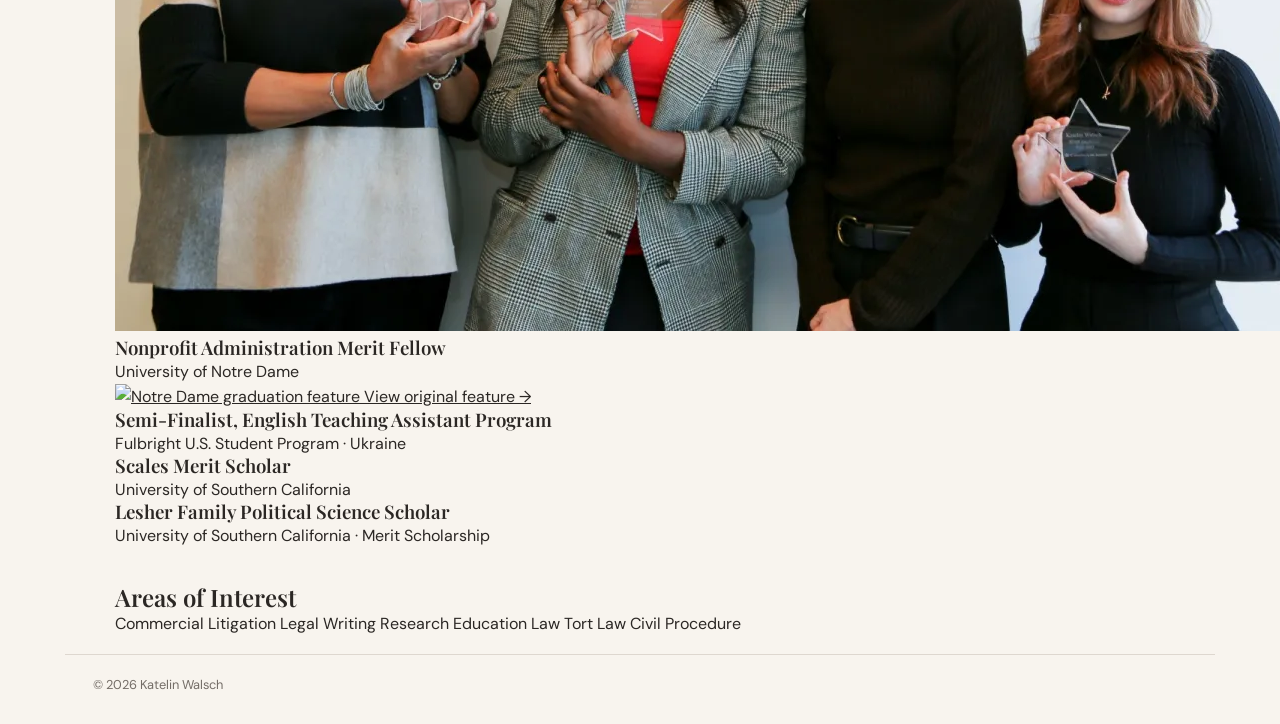
==== commit 9433021a: "Update about.html" ====
--- a/about.html
+++ b/about.html
@@ -22,7 +22,7 @@
   <link rel="stylesheet" href="styles.css" />
 </head>
 
-<body class="about-page">
+<body>
 
   <nav>
     <div class="nav-inner">
@@ -47,7 +47,7 @@
 
   <main class="about-main">
 
-    <!-- INTRO -->
+    <!-- ABOUT INTRO -->
 
     <section class="about-hero">
 
@@ -69,9 +69,9 @@
 
     <!-- BACKGROUND -->
 
-    <section class="about-block about-background">
-
-      <div class="about-heading">
+    <section class="about-section-row">
+
+      <div class="about-section-heading">
         <h2>Background</h2>
       </div>
 
@@ -103,52 +103,46 @@
 
     <!-- EDUCATION -->
 
-    <section class="about-block">
-
-      <h2 class="about-section-title">
+    <section class="about-section">
+
+      <h2>
         Education
       </h2>
 
-      <div class="about-list">
-
-        <div class="about-list-row">
+      <div class="simple-list">
+
+        <div class="education-row">
 
           <div>
             <h3>Brooklyn Law School</h3>
             <p>Juris Doctor Candidate, Class of 2028</p>
           </div>
 
-          <span class="about-date">
-            2025 – 2028
-          </span>
+          <span>2025 – 2028</span>
 
         </div>
 
 
-        <div class="about-list-row">
+        <div class="education-row">
 
           <div>
             <h3>University of Notre Dame</h3>
             <p>Master of Nonprofit Administration</p>
           </div>
 
-          <span class="about-date">
-            2020
-          </span>
+          <span>2020</span>
 
         </div>
 
 
-        <div class="about-list-row">
+        <div class="education-row">
 
           <div>
             <h3>University of Southern California</h3>
             <p>B.A., Political Science</p>
           </div>
 
-          <span class="about-date">
-            2019
-          </span>
+          <span>2019</span>
 
         </div>
 
@@ -159,79 +153,72 @@
 
     <!-- AWARDS -->
 
-    <section class="about-block">
-
-      <h2 class="about-section-title">
+    <section class="about-section">
+
+      <h2>
         Awards & Recognition
       </h2>
 
-      <div class="awards-clean-list">
-
-
-        <div class="award-clean-row">
-
-          <h3>
-            Carswell Scholarship
-          </h3>
-
-          <p>
-            Brooklyn Law School · Merit Scholarship
-          </p>
-
-        </div>
-
-
-        <div class="award-clean-row">
-
-          <h3>
-            Samuel J. Raiff Scholarship
-          </h3>
-
-          <p>
-            Brooklyn Law School · Merit Scholarship
-          </p>
-
-        </div>
-
-
-        <div class="award-clean-row">
-
-          <h3>
-            Edward V. Sparer Public Interest Law Fellowship
-          </h3>
-
-          <p>
-            Brooklyn Law School
-          </p>
-
-        </div>
-
-
-        <div class="award-clean-row">
-
-          <h3>
-            Davis Polk Leadership Initiative
-          </h3>
-
-          <p>
-            Columbia University · Innovation Grant Recipient
-          </p>
-
-          <a
-            href="community.html"
-            class="about-inline-link"
-          >
-            View community work →
-          </a>
-
-        </div>
+      <div class="awards-list">
+
+
+        <article class="award">
+
+          <div class="award-content">
+            <h3>Carswell Scholarship</h3>
+            <p>Brooklyn Law School · Merit Scholarship</p>
+          </div>
+
+        </article>
+
+
+        <article class="award">
+
+          <div class="award-content">
+            <h3>Samuel J. Raiff Scholarship</h3>
+            <p>Brooklyn Law School · Merit Scholarship</p>
+          </div>
+
+        </article>
+
+
+        <article class="award">
+
+          <div class="award-content">
+            <h3>Edward V. Sparer Public Interest Law Fellowship</h3>
+            <p>Brooklyn Law School</p>
+          </div>
+
+        </article>
+
+
+        <article class="award">
+
+          <div class="award-content">
+
+            <h3>Davis Polk Leadership Initiative</h3>
+
+            <p>
+              Columbia University · Innovation Grant Recipient
+            </p>
+
+            <a
+              href="community.html"
+              class="award-link"
+            >
+              View community work →
+            </a>
+
+          </div>
+
+        </article>
 
 
         <!-- STAR -->
 
-        <div class="award-clean-row star-award-row">
-
-          <div class="award-text">
+        <article class="award award-media">
+
+          <div class="award-content">
 
             <h3>
               Staff Appreciation and Recognition (STAR)
@@ -241,27 +228,32 @@
               Columbia University
             </p>
 
-            <p class="award-description">
+            <p class="award-detail">
               Recognizes colleagues who demonstrate a commitment to
               innovation, leadership, and citizenship.
             </p>
 
           </div>
 
-          <img
-            src="star-award.jpg"
-            alt="Katelin Walsch at Columbia University STAR recognition"
-            class="star-award-photo"
-          />
-
-        </div>
+
+          <div class="star-image-wrap">
+
+            <img
+              src="star-award.jpg"
+              alt="Katelin Walsch at Columbia University STAR recognition"
+              class="star-image"
+            />
+
+          </div>
+
+        </article>
 
 
         <!-- NOTRE DAME -->
 
-        <div class="award-clean-row notre-dame-award-row">
-
-          <div class="award-text">
+        <article class="award award-media notre-dame-award">
+
+          <div class="award-content">
 
             <h3>
               Nonprofit Administration Merit Fellow
@@ -274,70 +266,80 @@
           </div>
 
 
-          <div class="notre-dame-thumbnail">
+          <div class="notre-dame-media">
 
             <a
-              href="https://wsbt.com/resources/media/765626f7-65bb-4a4b-b0f8-f0cfcb5a0de6-jumbo16x9_poster_5ac5d8809b56499483faa20f886abf16.png?1589805124150"
+              href="https://wsbt.com/news/local/notre-dame-grade-shares-special-moment-with-grandfather"
               target="_blank"
               rel="noopener noreferrer"
+              class="notre-dame-image-link"
             >
+
               <img
-                src="https://wsbt.com/resources/media/765626f7-65bb-4a4b-b0f8-f0cfcb5a0de6-jumbo16x9_poster_5ac5d8809b56499483faa20f886abf16.png?1589805124150"
+                src="https://wsbt.com/resources/media2/16x9/full/800/center/80/ece33f71-5903-49e9-832d-549d2a769bad-large16x9_NDGradKickertwitter_frame_21480.jpg"
                 alt="Notre Dame graduation feature"
+                class="notre-dame-image"
               />
+
             </a>
 
+
             <a
-              href="https://wsbt.com/resources/media/765626f7-65bb-4a4b-b0f8-f0cfcb5a0de6-jumbo16x9_poster_5ac5d8809b56499483faa20f886abf16.png?1589805124150"
+              href="https://wsbt.com/news/local/notre-dame-grade-shares-special-moment-with-grandfather"
               target="_blank"
               rel="noopener noreferrer"
-              class="notre-dame-feature-link"
+              class="award-link notre-dame-link"
             >
               View original feature →
             </a>
 
           </div>
 
-        </div>
-
-
-        <div class="award-clean-row">
-
-          <h3>
-            Semi-Finalist, English Teaching Assistant Program
-          </h3>
-
-          <p>
-            Fulbright U.S. Student Program · Ukraine
-          </p>
-
-        </div>
-
-
-        <div class="award-clean-row">
-
-          <h3>
-            Scales Merit Scholar
-          </h3>
-
-          <p>
-            University of Southern California
-          </p>
-
-        </div>
-
-
-        <div class="award-clean-row">
-
-          <h3>
-            Lesher Family Political Science Scholar
-          </h3>
-
-          <p>
-            University of Southern California · Merit Scholarship
-          </p>
-
-        </div>
+        </article>
+
+
+        <article class="award">
+
+          <div class="award-content">
+
+            <h3>
+              Semi-Finalist, English Teaching Assistant Program
+            </h3>
+
+            <p>
+              Fulbright U.S. Student Program · Ukraine
+            </p>
+
+          </div>
+
+        </article>
+
+
+        <article class="award">
+
+          <div class="award-content">
+            <h3>Scales Merit Scholar</h3>
+            <p>University of Southern California</p>
+          </div>
+
+        </article>
+
+
+        <article class="award">
+
+          <div class="award-content">
+
+            <h3>
+              Lesher Family Political Science Scholar
+            </h3>
+
+            <p>
+              University of Southern California · Merit Scholarship
+            </p>
+
+          </div>
+
+        </article>
 
       </div>
 
@@ -346,13 +348,13 @@
 
     <!-- INTERESTS -->
 
-    <section class="about-block about-interests">
-
-      <h2 class="about-section-title">
+    <section class="about-section interests-section">
+
+      <h2>
         Areas of Interest
       </h2>
 
-      <div class="about-interest-list">
+      <div class="interest-list">
 
         <span>Commercial Litigation</span>
         <span>Legal Writing</span>
@@ -369,7 +371,7 @@
 
 
   <footer>
-    <span>© 2026 Katelin Walsch</span>
+    © 2026 Katelin Walsch
   </footer>
 
 </body>
--- a/styles.css
+++ b/styles.css
@@ -63,7 +63,6 @@
 .nav-inner {
   max-width: 1150px;
   margin: 0 auto;
-
   padding: 13px 28px;
 
   display: flex;
@@ -75,10 +74,8 @@
 
 .brand {
   font-family: "Playfair Display", serif;
-
   font-size: 1.32rem;
   font-weight: 600;
-
   text-decoration: none;
   white-space: nowrap;
 }
@@ -87,19 +84,14 @@
   display: flex;
   flex-wrap: wrap;
   justify-content: flex-end;
-
   gap: 18px;
-
   list-style: none;
 }
 
 .nav-links a {
   text-decoration: none;
-
-  color: var(--muted);
-
+  color: var(--muted);
   font-size: 0.88rem;
-
   transition: color 0.2s ease;
 }
 
@@ -112,9 +104,7 @@
 
 .section {
   max-width: 1150px;
-
   margin: 0 auto;
-
   padding-left: 28px;
   padding-right: 28px;
 }
@@ -129,61 +119,46 @@
 
 .hero-grid {
   display: grid;
-
   grid-template-columns: minmax(0, 1fr) 290px;
-
   gap: 48px;
-
   align-items: center;
 }
 
 .hero-inner {
   min-width: 0;
-
   max-width: 700px;
 }
 
 .eyebrow {
   text-transform: uppercase;
-
   letter-spacing: 0.15em;
-
   font-size: 0.72rem;
   font-weight: 600;
-
   color: var(--sage-dark);
-
   margin-bottom: 8px;
 }
 
 .hero h1 {
   font-size: clamp(4rem, 8vw, 6.5rem);
-
   letter-spacing: -0.05em;
-
   margin-bottom: 14px;
 }
 
 .hero h1 span {
   color: var(--sage-dark);
-
   font-style: italic;
 }
 
 .hero-copy {
   max-width: 630px;
-
-  color: var(--muted);
-
+  color: var(--muted);
   font-size: 1.1rem;
 }
 
 .hero-buttons {
   margin-top: 20px;
-
   display: flex;
   flex-wrap: wrap;
-
   gap: 11px;
 }
 
@@ -192,15 +167,12 @@
 
 .hero-photo-wrap {
   width: 290px;
-
   justify-self: end;
-
   transform: translate(-24px, 18px);
 }
 
 .hero-photo {
   display: block;
-
   width: 290px;
   height: 330px;
 
@@ -208,7 +180,6 @@
   object-position: center 42%;
 
   border-radius: 18px;
-
   box-shadow: 0 12px 30px rgba(43, 39, 36, 0.11);
 }
 
@@ -217,11 +188,9 @@
 
 .button {
   display: inline-block;
-
   padding: 10px 19px;
 
   border-radius: 999px;
-
   text-decoration: none;
 
   font-size: 0.88rem;
@@ -236,13 +205,11 @@
 
 .button-dark {
   background: var(--ink);
-
   color: white;
 }
 
 .button-light {
   background: var(--paper);
-
   border: 1px solid var(--line);
 }
 
@@ -256,11 +223,8 @@
 
 .intro-grid {
   display: grid;
-
   grid-template-columns: 0.9fr 1.45fr;
-
   gap: 42px;
-
   align-items: start;
 }
 
@@ -270,7 +234,6 @@
 
 .intro-copy {
   color: var(--muted);
-
   font-size: 1rem;
 }
 
@@ -280,11 +243,9 @@
 
 .text-link {
   display: inline-block;
-
   margin-top: 16px;
 
   color: var(--ink);
-
   text-decoration: none;
 
   font-size: 0.88rem;
@@ -303,21 +264,17 @@
 
 .highlights-section h2 {
   font-size: clamp(2.1rem, 4vw, 3rem);
-
   margin-bottom: 18px;
 }
 
 .highlight-grid {
   display: grid;
-
   grid-template-columns: repeat(3, 1fr);
-
   gap: 16px;
 }
 
 .highlight-card {
   min-height: 205px;
-
   padding: 23px;
 
   border: 1px solid var(--line);
@@ -334,7 +291,6 @@
 
 .highlight-card:hover {
   transform: translateY(-3px);
-
   box-shadow: 0 10px 26px rgba(40, 35, 30, 0.06);
 }
 
@@ -366,7 +322,6 @@
   margin-bottom: 9px;
 
   color: var(--sage-dark);
-
   text-transform: uppercase;
   letter-spacing: 0.13em;
 
@@ -376,7 +331,6 @@
 
 .highlight-card h3 {
   font-size: 1.5rem;
-
   margin-bottom: 7px;
 }
 
@@ -386,13 +340,11 @@
 
 .card-link {
   display: inline-block;
-
   width: fit-content;
 
   margin-top: 16px;
 
   text-decoration: none;
-
   font-size: 0.86rem;
   font-weight: 600;
 
@@ -411,7 +363,6 @@
   padding: 32px 38px;
 
   background: var(--ink);
-
   color: white;
 
   border-radius: 22px;
@@ -423,13 +374,11 @@
 
 .contact-panel h2 {
   font-size: clamp(2.1rem, 4vw, 3rem);
-
   margin-bottom: 7px;
 }
 
 .contact-panel p {
   max-width: 650px;
-
   color: #d8d3cf;
 }
 
@@ -439,9 +388,7 @@
 
 .contact-panel .button-light {
   background: transparent;
-
   border-color: #6f6861;
-
   color: white;
 }
 
@@ -450,7 +397,6 @@
 
 .about-main {
   width: min(100% - 56px, 1050px);
-
   margin: 0 auto;
 }
 
@@ -459,7 +405,6 @@
 
 .about-hero {
   max-width: 820px;
-
   padding-top: 58px;
   padding-bottom: 58px;
 }
@@ -468,7 +413,6 @@
   margin-bottom: 8px;
 
   color: var(--sage-dark);
-
   text-transform: uppercase;
   letter-spacing: 0.16em;
 
@@ -480,7 +424,6 @@
   margin-bottom: 20px;
 
   font-size: clamp(4rem, 8vw, 6.3rem);
-
   letter-spacing: -0.045em;
 }
 
@@ -488,7 +431,6 @@
   max-width: 760px;
 
   color: var(--muted);
-
   font-size: 1.17rem;
   line-height: 1.7;
 }
@@ -498,14 +440,12 @@
 
 .about-block {
   padding: 58px 0;
-
   border-top: 1px solid var(--line);
 }
 
 .about-section-title,
 .about-heading h2 {
   margin-bottom: 30px;
-
   font-size: clamp(2rem, 4vw, 2.8rem);
 }
 
@@ -514,9 +454,7 @@
 
 .about-background {
   display: grid;
-
   grid-template-columns: 0.75fr 1.5fr;
-
   gap: 80px;
 }
 
@@ -528,7 +466,6 @@
   max-width: 690px;
 
   color: var(--muted);
-
   font-size: 1.02rem;
   line-height: 1.75;
 }
@@ -546,12 +483,10 @@
 
 .about-list-row {
   display: flex;
-
   justify-content: space-between;
   align-items: center;
 
   gap: 30px;
-
   padding: 27px 0;
 
   border-bottom: 1px solid var(--line);
@@ -559,7 +494,6 @@
 
 .about-list-row h3 {
   margin-bottom: 6px;
-
   font-size: 1.35rem;
 }
 
@@ -569,63 +503,43 @@
 
 .about-date {
   color: var(--muted);
-
   font-size: 0.9rem;
-
   white-space: nowrap;
 }
 
 
-/* AWARD GROUPS */
-
-.award-group {
-  padding: 32px 0;
-
+/* AWARDS */
+
+.awards-clean-list {
   border-top: 1px solid var(--line);
 }
 
-.award-group:last-child {
+.award-clean-row {
+  padding: 30px 0;
   border-bottom: 1px solid var(--line);
 }
 
-.award-school {
-  margin-bottom: 17px;
-
-  color: var(--sage-dark);
-
-  text-transform: uppercase;
-
-  letter-spacing: 0.14em;
-
-  font-size: 0.72rem;
-  font-weight: 600;
-}
-
-.award-row {
-  padding: 11px 0;
-}
-
-.award-row h3 {
-  margin-bottom: 5px;
-
+.award-clean-row h3 {
+  margin-bottom: 6px;
   font-size: 1.38rem;
 }
 
-.award-row p {
-  color: var(--muted);
-
+.award-clean-row p {
+  color: var(--muted);
   font-size: 0.94rem;
-
   line-height: 1.6;
+}
+
+.award-description {
+  margin-top: 9px;
+  max-width: 700px;
 }
 
 .about-inline-link {
   display: inline-block;
-
   margin-top: 9px;
 
   text-decoration: none;
-
   font-size: 0.87rem;
   font-weight: 600;
 
@@ -633,103 +547,89 @@
 }
 
 
-/* STAR FEATURE */
-
-.recognition-feature {
-  margin-top: 24px;
-
+/* STAR AWARD */
+
+.star-award-row {
   display: grid;
 
-  grid-template-columns: 1fr 260px;
-
-  gap: 28px;
-
+  grid-template-columns: minmax(0, 1fr) 285px;
+
+  gap: 42px;
   align-items: center;
 }
 
-.recognition-feature-text {
-  max-width: 520px;
-}
-
-.feature-label {
-  margin-bottom: 7px;
-
-  color: var(--sage-dark);
-
-  text-transform: uppercase;
-  letter-spacing: 0.14em;
-
-  font-size: 0.67rem;
+.star-award-photo {
+  display: block;
+
+  width: 285px;
+  height: 185px;
+
+  object-fit: cover;
+
+  border-radius: 12px;
+}
+
+
+/* NOTRE DAME AWARD */
+
+.notre-dame-award-row {
+  display: grid;
+
+  grid-template-columns: minmax(0, 1fr) 185px;
+
+  gap: 36px;
+
+  align-items: center;
+}
+
+.notre-dame-thumbnail {
+  width: 185px;
+
+  justify-self: end;
+
+  display: flex;
+  flex-direction: column;
+
+  align-items: flex-start;
+
+  gap: 8px;
+}
+
+.notre-dame-thumbnail > a:first-child {
+  display: block;
+  line-height: 0;
+}
+
+.notre-dame-thumbnail img {
+  display: block;
+
+  width: 160px;
+  height: 90px;
+
+  object-fit: cover;
+
+  border-radius: 7px;
+
+  transition: transform 0.2s ease;
+}
+
+.notre-dame-thumbnail img:hover {
+  transform: translateY(-2px);
+}
+
+.notre-dame-feature-link {
+  display: inline-block;
+
+  color: var(--ink);
+
+  text-decoration: none;
+
+  font-size: 0.78rem;
   font-weight: 600;
-}
-
-.recognition-feature-text h3,
-.notre-dame-copy h3 {
-  margin-bottom: 8px;
-
-  font-size: 1.45rem;
-}
-
-.recognition-feature-text p,
-.notre-dame-copy p {
-  color: var(--muted);
-
-  font-size: 0.92rem;
-
-  line-height: 1.65;
-}
-
-.recognition-photo {
-  display: block;
-
-  width: 260px;
-  height: 170px;
-
-  object-fit: cover;
-
-  border-radius: 13px;
-}
-
-
-/* NOTRE DAME FEATURE */
-
-.notre-dame-feature {
-  margin-top: 18px;
-
-  display: flex;
-
-  align-items: center;
-
-  gap: 18px;
-}
-
-.notre-dame-copy {
-  max-width: 540px;
-}
-
-.notre-dame-image-link {
-  display: block;
-
-  flex: 0 0 auto;
-
-  border-radius: 9px;
-
-  overflow: hidden;
-
-  transition: transform 0.2s ease;
-}
-
-.notre-dame-image-link:hover {
-  transform: translateY(-2px);
-}
-
-.notre-dame-photo {
-  display: block;
-
-  width: 120px;
-  height: 68px;
-
-  object-fit: cover;
+
+  line-height: 1.3;
+
+  border-bottom: 1px solid var(--rose);
 }
 
 
@@ -741,9 +641,7 @@
 
 .about-interest-list {
   display: flex;
-
   flex-wrap: wrap;
-
   gap: 12px;
 }
 
@@ -765,7 +663,6 @@
 
 footer {
   max-width: 1150px;
-
   margin: 0 auto;
 
   padding: 20px 28px 28px;
@@ -773,7 +670,6 @@
   border-top: 1px solid var(--line);
 
   color: var(--muted);
-
   font-size: 0.8rem;
 }
 
@@ -815,15 +711,6 @@
   .about-background {
     grid-template-columns: 1fr;
     gap: 26px;
-  }
-
-  .recognition-feature {
-    grid-template-columns: 1fr 220px;
-  }
-
-  .recognition-photo {
-    width: 220px;
-    height: 145px;
   }
 
 }
@@ -886,6 +773,9 @@
     padding: 27px 23px;
   }
 
+
+  /* ABOUT */
+
   .about-main {
     width: min(100% - 40px, 1050px);
   }
@@ -917,36 +807,46 @@
     align-items: flex-start;
 
     gap: 5px;
-
     padding: 23px 0;
   }
 
-  .award-group {
-    padding: 26px 0;
-  }
-
-  .recognition-feature {
+  .award-clean-row {
+    padding: 24px 0;
+  }
+
+
+  /* STAR MOBILE */
+
+  .star-award-row {
     grid-template-columns: 1fr;
-
     gap: 18px;
   }
 
-  .recognition-photo {
-    width: 100%;
-    max-width: 330px;
-    height: 190px;
-  }
-
-  .notre-dame-feature {
-    flex-direction: row;
-    align-items: center;
-
-    gap: 14px;
-  }
-
-  .notre-dame-photo {
-    width: 96px;
-    height: 54px;
+  .star-award-photo {
+    width: 240px;
+    height: 155px;
+  }
+
+
+  /* NOTRE DAME MOBILE */
+
+  .notre-dame-award-row {
+    grid-template-columns: 1fr;
+    gap: 16px;
+  }
+
+  .notre-dame-thumbnail {
+    width: 150px;
+    justify-self: start;
+  }
+
+  .notre-dame-thumbnail img {
+    width: 140px;
+    height: 79px;
+  }
+
+  .notre-dame-feature-link {
+    font-size: 0.75rem;
   }
 
   .about-interest-list {
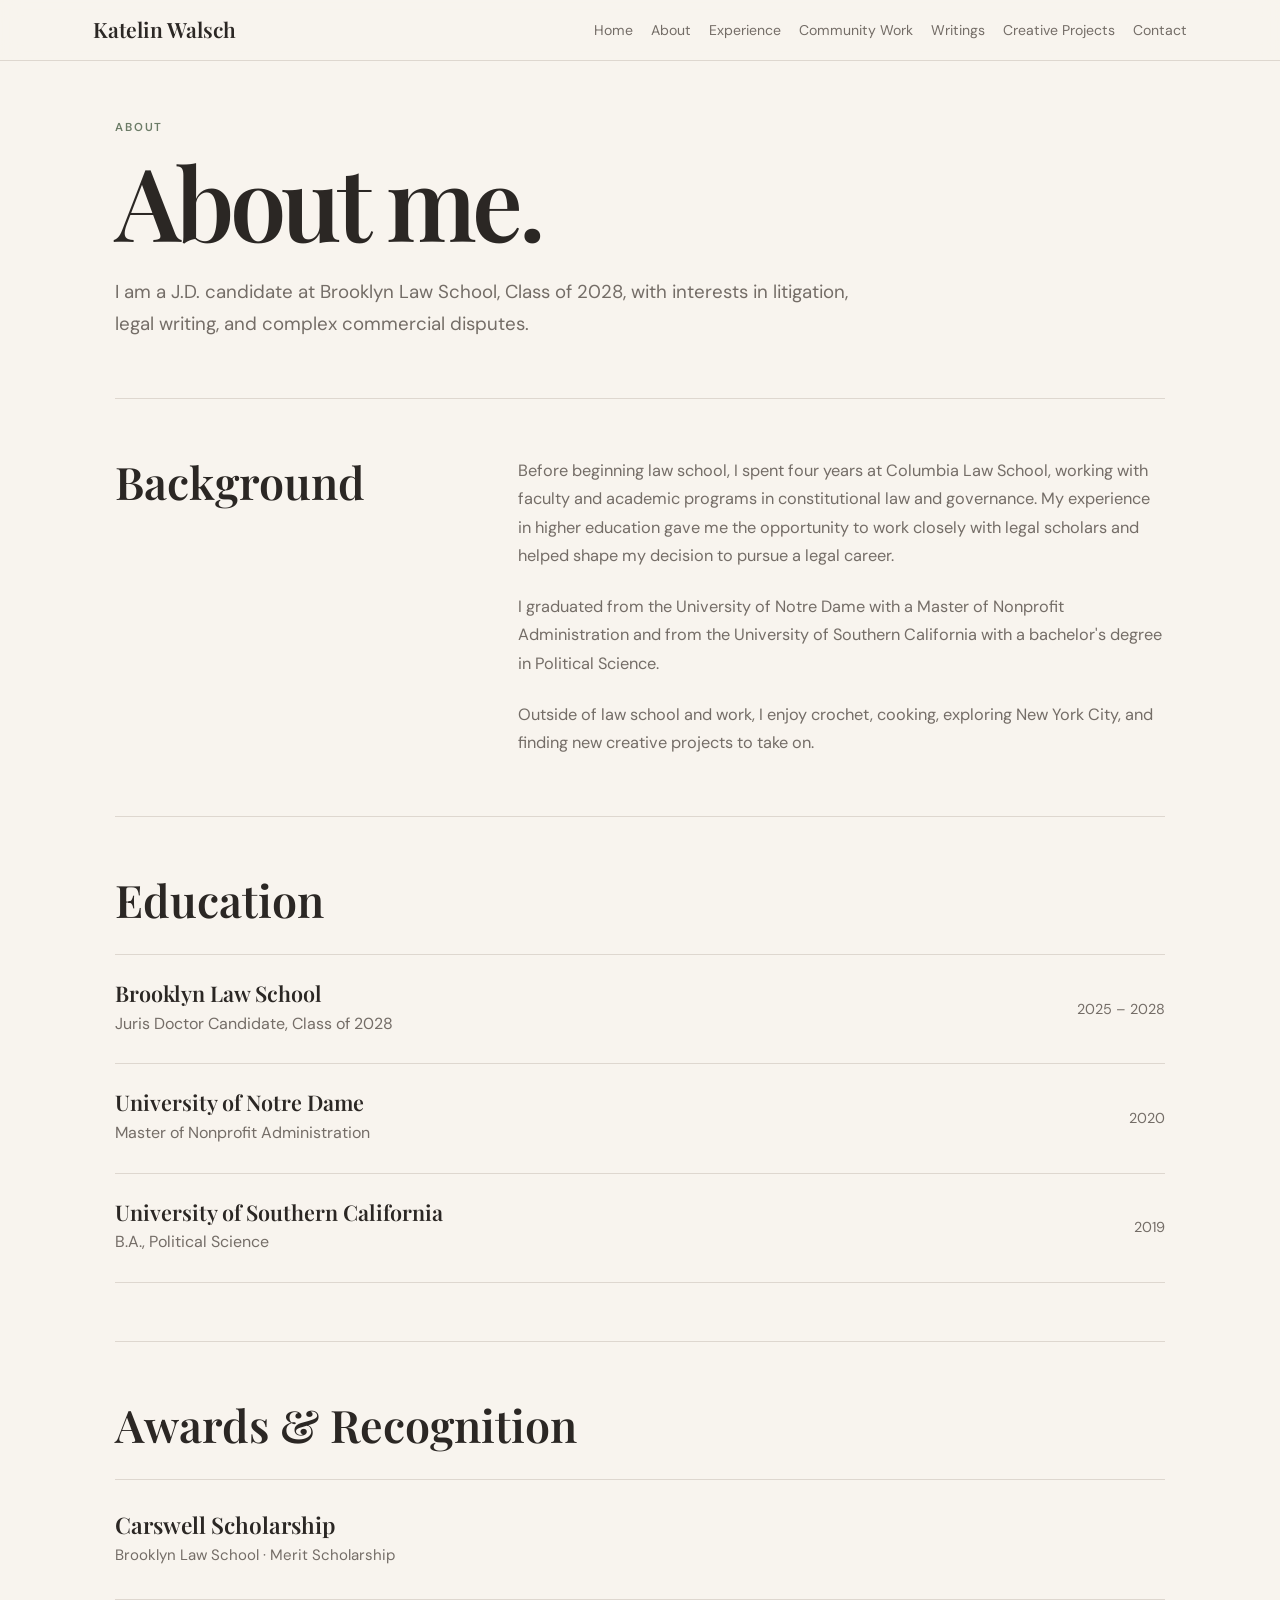
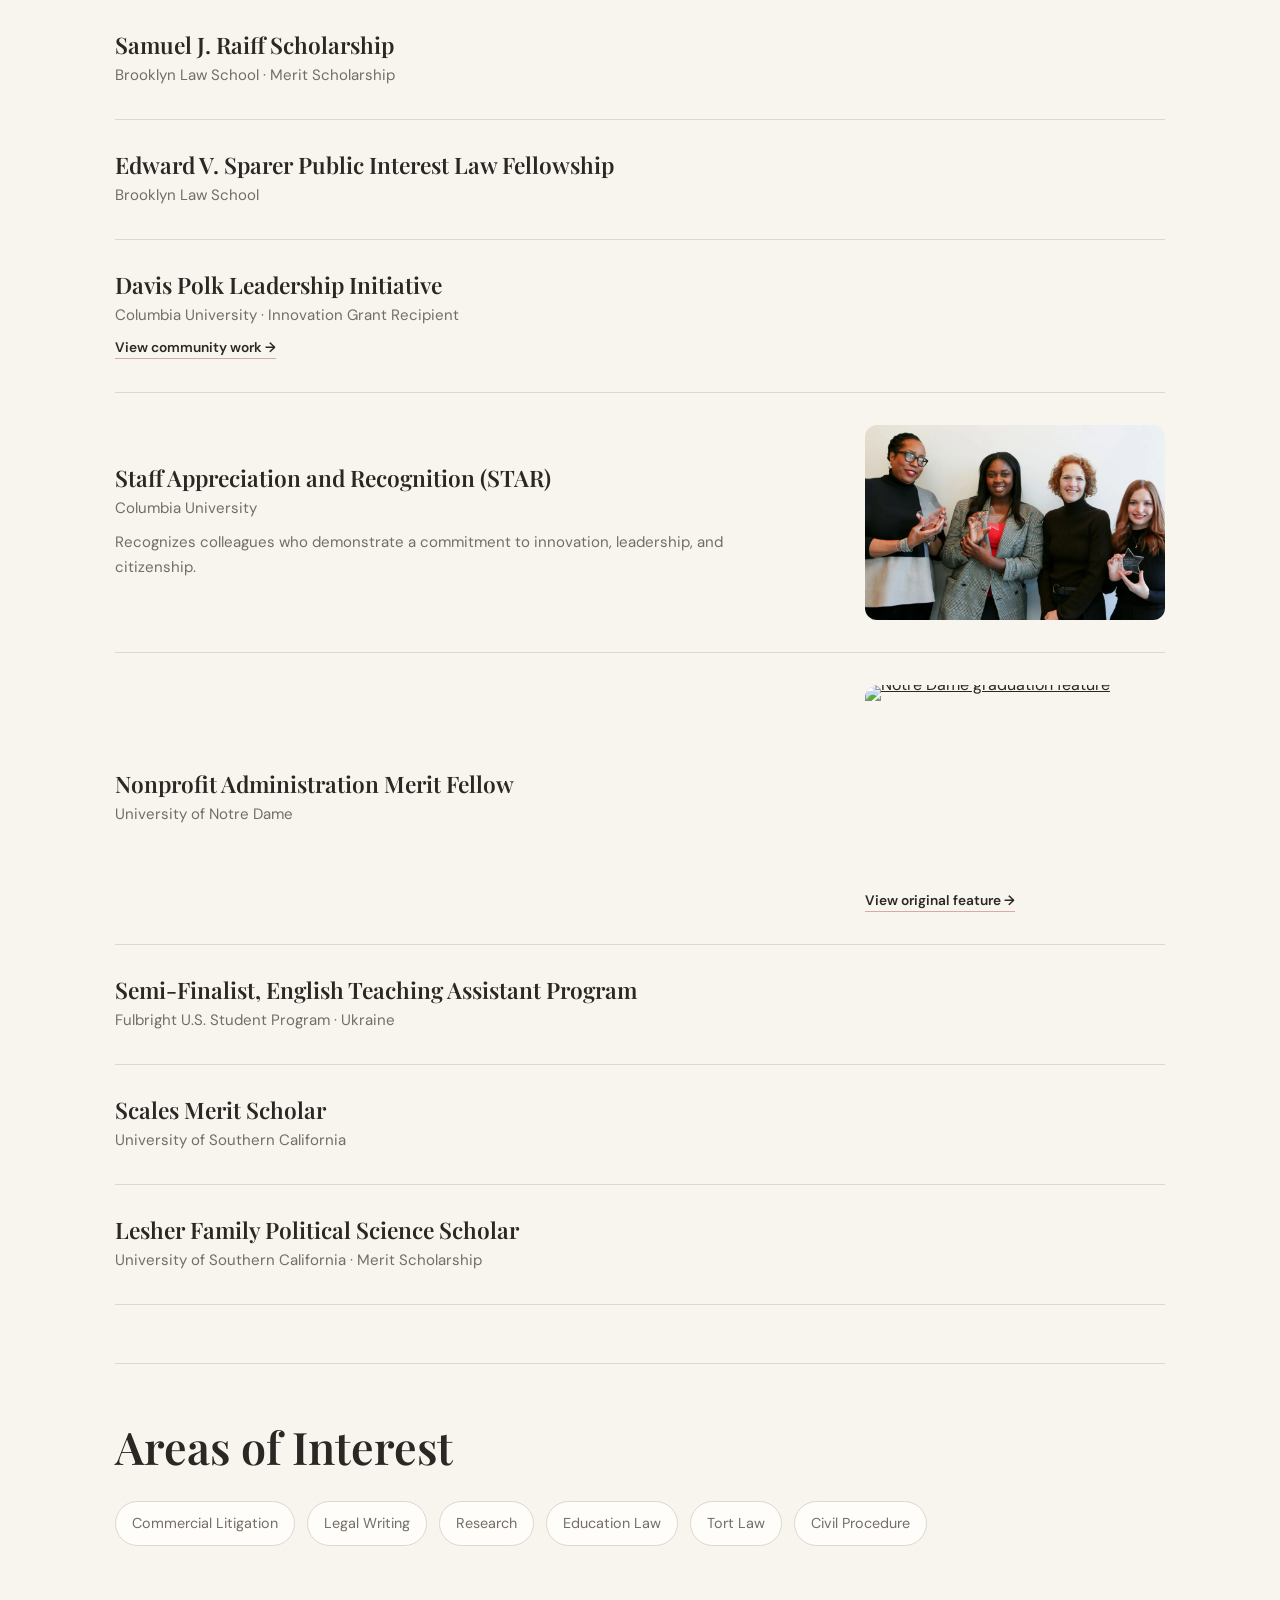
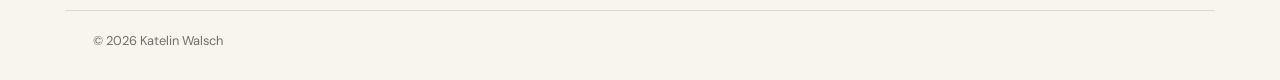
==== commit 71250e68: "Update about.html" ====
--- a/about.html
+++ b/about.html
@@ -37,7 +37,7 @@
         <li><a href="experience.html">Experience</a></li>
         <li><a href="community.html">Community Work</a></li>
         <li><a href="writings.html">Writings</a></li>
-        <li><a href="crochet.html">Crochet</a></li>
+        <li><a href="creative.html">Creative Projects</a></li>
         <li><a href="contact.html">Contact</a></li>
       </ul>
 
--- a/styles.css
+++ b/styles.css
@@ -15,7 +15,9 @@
 }
 
 
-/* GLOBAL */
+/* ===============================
+   GLOBAL
+================================ */
 
 * {
   box-sizing: border-box;
@@ -42,12 +44,14 @@
 h2,
 h3 {
   font-family: "Playfair Display", serif;
+  line-height: 1.1;
   font-weight: 600;
-  line-height: 1.1;
-}
-
-
-/* NAVIGATION */
+}
+
+
+/* ===============================
+   NAVIGATION
+================================ */
 
 nav {
   position: sticky;
@@ -63,11 +67,12 @@
 .nav-inner {
   max-width: 1150px;
   margin: 0 auto;
+
   padding: 13px 28px;
 
   display: flex;
+  align-items: center;
   justify-content: space-between;
-  align-items: center;
 
   gap: 22px;
 }
@@ -76,6 +81,7 @@
   font-family: "Playfair Display", serif;
   font-size: 1.32rem;
   font-weight: 600;
+
   text-decoration: none;
   white-space: nowrap;
 }
@@ -84,14 +90,19 @@
   display: flex;
   flex-wrap: wrap;
   justify-content: flex-end;
+
   gap: 18px;
+
   list-style: none;
 }
 
 .nav-links a {
+  color: var(--muted);
+
   text-decoration: none;
-  color: var(--muted);
+
   font-size: 0.88rem;
+
   transition: color 0.2s ease;
 }
 
@@ -100,11 +111,15 @@
 }
 
 
-/* HOMEPAGE */
+/* ===============================
+   HOMEPAGE
+================================ */
 
 .section {
   max-width: 1150px;
+
   margin: 0 auto;
+
   padding-left: 28px;
   padding-right: 28px;
 }
@@ -119,8 +134,11 @@
 
 .hero-grid {
   display: grid;
+
   grid-template-columns: minmax(0, 1fr) 290px;
+
   gap: 48px;
+
   align-items: center;
 }
 
@@ -130,18 +148,23 @@
 }
 
 .eyebrow {
+  margin-bottom: 8px;
+
+  color: var(--sage-dark);
+
   text-transform: uppercase;
   letter-spacing: 0.15em;
+
   font-size: 0.72rem;
   font-weight: 600;
-  color: var(--sage-dark);
-  margin-bottom: 8px;
 }
 
 .hero h1 {
+  margin-bottom: 14px;
+
   font-size: clamp(4rem, 8vw, 6.5rem);
+
   letter-spacing: -0.05em;
-  margin-bottom: 14px;
 }
 
 .hero h1 span {
@@ -151,14 +174,18 @@
 
 .hero-copy {
   max-width: 630px;
-  color: var(--muted);
+
+  color: var(--muted);
+
   font-size: 1.1rem;
 }
 
 .hero-buttons {
   margin-top: 20px;
+
   display: flex;
   flex-wrap: wrap;
+
   gap: 11px;
 }
 
@@ -167,12 +194,15 @@
 
 .hero-photo-wrap {
   width: 290px;
+
   justify-self: end;
+
   transform: translate(-24px, 18px);
 }
 
 .hero-photo {
   display: block;
+
   width: 290px;
   height: 330px;
 
@@ -180,6 +210,7 @@
   object-position: center 42%;
 
   border-radius: 18px;
+
   box-shadow: 0 12px 30px rgba(43, 39, 36, 0.11);
 }
 
@@ -188,19 +219,15 @@
 
 .button {
   display: inline-block;
+
   padding: 10px 19px;
 
   border-radius: 999px;
+
   text-decoration: none;
 
   font-size: 0.88rem;
   font-weight: 500;
-
-  transition: 0.2s ease;
-}
-
-.button:hover {
-  transform: translateY(-2px);
 }
 
 .button-dark {
@@ -210,6 +237,7 @@
 
 .button-light {
   background: var(--paper);
+
   border: 1px solid var(--line);
 }
 
@@ -223,8 +251,11 @@
 
 .intro-grid {
   display: grid;
+
   grid-template-columns: 0.9fr 1.45fr;
+
   gap: 42px;
+
   align-items: start;
 }
 
@@ -234,7 +265,6 @@
 
 .intro-copy {
   color: var(--muted);
-  font-size: 1rem;
 }
 
 .intro-copy p + p {
@@ -243,9 +273,9 @@
 
 .text-link {
   display: inline-block;
+
   margin-top: 16px;
 
-  color: var(--ink);
   text-decoration: none;
 
   font-size: 0.88rem;
@@ -263,65 +293,49 @@
 }
 
 .highlights-section h2 {
+  margin-bottom: 18px;
+
   font-size: clamp(2.1rem, 4vw, 3rem);
-  margin-bottom: 18px;
 }
 
 .highlight-grid {
   display: grid;
+
   grid-template-columns: repeat(3, 1fr);
+
   gap: 16px;
 }
 
 .highlight-card {
   min-height: 205px;
+
   padding: 23px;
-
-  border: 1px solid var(--line);
-  border-radius: 18px;
 
   display: flex;
   flex-direction: column;
   justify-content: space-between;
 
-  transition:
-    transform 0.2s ease,
-    box-shadow 0.2s ease;
-}
-
-.highlight-card:hover {
-  transform: translateY(-3px);
-  box-shadow: 0 10px 26px rgba(40, 35, 30, 0.06);
+  border: 1px solid var(--line);
+  border-radius: 18px;
 }
 
 .writing-card {
-  background: var(--sage) !important;
-}
-
-.writing-card p {
-  color: #3e493b;
+  background: var(--sage);
 }
 
 .crochet-card {
-  background: var(--paper) !important;
-}
-
-.crochet-card p {
-  color: var(--muted);
+  background: var(--paper);
 }
 
 .accomplishments-card {
-  background: var(--rose-light) !important;
-}
-
-.accomplishments-card p {
-  color: var(--muted);
+  background: var(--rose-light);
 }
 
 .card-label {
   margin-bottom: 9px;
 
   color: var(--sage-dark);
+
   text-transform: uppercase;
   letter-spacing: 0.13em;
 
@@ -330,21 +344,26 @@
 }
 
 .highlight-card h3 {
+  margin-bottom: 7px;
+
   font-size: 1.5rem;
-  margin-bottom: 7px;
 }
 
 .highlight-card p {
+  color: var(--muted);
+
   font-size: 0.9rem;
 }
 
 .card-link {
   display: inline-block;
+
   width: fit-content;
 
   margin-top: 16px;
 
   text-decoration: none;
+
   font-size: 0.86rem;
   font-weight: 600;
 
@@ -363,40 +382,30 @@
   padding: 32px 38px;
 
   background: var(--ink);
+
   color: white;
 
   border-radius: 22px;
 }
 
-.contact-panel .eyebrow {
-  color: var(--rose);
-}
-
 .contact-panel h2 {
+  margin-bottom: 7px;
+
   font-size: clamp(2.1rem, 4vw, 3rem);
-  margin-bottom: 7px;
 }
 
 .contact-panel p {
-  max-width: 650px;
   color: #d8d3cf;
 }
 
-.contact-panel .hero-buttons {
-  margin-top: 16px;
-}
-
-.contact-panel .button-light {
-  background: transparent;
-  border-color: #6f6861;
-  color: white;
-}
-
-
-/* ABOUT PAGE */
+
+/* ===============================
+   ABOUT PAGE
+================================ */
 
 .about-main {
   width: min(100% - 56px, 1050px);
+
   margin: 0 auto;
 }
 
@@ -405,14 +414,15 @@
 
 .about-hero {
   max-width: 820px;
-  padding-top: 58px;
-  padding-bottom: 58px;
+
+  padding: 58px 0;
 }
 
 .about-kicker {
   margin-bottom: 8px;
 
   color: var(--sage-dark);
+
   text-transform: uppercase;
   letter-spacing: 0.16em;
 
@@ -424,6 +434,7 @@
   margin-bottom: 20px;
 
   font-size: clamp(4rem, 8vw, 6.3rem);
+
   letter-spacing: -0.045em;
 }
 
@@ -431,34 +442,40 @@
   max-width: 760px;
 
   color: var(--muted);
+
   font-size: 1.17rem;
   line-height: 1.7;
 }
 
 
-/* ABOUT SECTIONS */
-
-.about-block {
+/* MAJOR ABOUT SECTIONS */
+
+.about-section,
+.about-section-row {
   padding: 58px 0;
+
   border-top: 1px solid var(--line);
 }
 
-.about-section-title,
-.about-heading h2 {
+.about-section h2,
+.about-section-heading h2 {
   margin-bottom: 30px;
+
   font-size: clamp(2rem, 4vw, 2.8rem);
 }
 
 
 /* BACKGROUND */
 
-.about-background {
+.about-section-row {
   display: grid;
+
   grid-template-columns: 0.75fr 1.5fr;
+
   gap: 80px;
 }
 
-.about-background .about-heading h2 {
+.about-section-row .about-section-heading h2 {
   margin-bottom: 0;
 }
 
@@ -466,6 +483,7 @@
   max-width: 690px;
 
   color: var(--muted);
+
   font-size: 1.02rem;
   line-height: 1.75;
 }
@@ -477,92 +495,117 @@
 
 /* EDUCATION */
 
-.about-list {
+.simple-list {
   border-top: 1px solid var(--line);
 }
 
-.about-list-row {
+.education-row {
   display: flex;
+
   justify-content: space-between;
   align-items: center;
 
   gap: 30px;
+
   padding: 27px 0;
 
   border-bottom: 1px solid var(--line);
 }
 
-.about-list-row h3 {
+.education-row h3 {
+  margin-bottom: 5px;
+
+  font-size: 1.35rem;
+}
+
+.education-row p,
+.education-row span {
+  color: var(--muted);
+}
+
+.education-row span {
+  font-size: 0.9rem;
+
+  white-space: nowrap;
+}
+
+
+/* ===============================
+   AWARDS
+================================ */
+
+.awards-list {
+  border-top: 1px solid var(--line);
+}
+
+.award {
+  padding: 32px 0;
+
+  border-bottom: 1px solid var(--line);
+}
+
+.award-content h3 {
   margin-bottom: 6px;
-  font-size: 1.35rem;
-}
-
-.about-list-row p {
-  color: var(--muted);
-}
-
-.about-date {
-  color: var(--muted);
-  font-size: 0.9rem;
-  white-space: nowrap;
-}
-
-
-/* AWARDS */
-
-.awards-clean-list {
-  border-top: 1px solid var(--line);
-}
-
-.award-clean-row {
-  padding: 30px 0;
-  border-bottom: 1px solid var(--line);
-}
-
-.award-clean-row h3 {
-  margin-bottom: 6px;
-  font-size: 1.38rem;
-}
-
-.award-clean-row p {
-  color: var(--muted);
+
+  font-size: 1.42rem;
+}
+
+.award-content > p {
+  color: var(--muted);
+
   font-size: 0.94rem;
-  line-height: 1.6;
-}
-
-.award-description {
+}
+
+.award-detail {
+  max-width: 660px;
+
+  margin-top: 10px;
+
+  line-height: 1.65;
+}
+
+.award-link {
+  display: inline-block;
+
   margin-top: 9px;
-  max-width: 700px;
-}
-
-.about-inline-link {
-  display: inline-block;
-  margin-top: 9px;
 
   text-decoration: none;
-  font-size: 0.87rem;
+
+  font-size: 0.86rem;
   font-weight: 600;
 
   border-bottom: 1px solid var(--rose);
 }
 
 
-/* STAR AWARD */
-
-.star-award-row {
+/* AWARD + IMAGE LAYOUT */
+
+.award-media {
   display: grid;
 
-  grid-template-columns: minmax(0, 1fr) 285px;
+  grid-template-columns: minmax(0, 1fr) 300px;
 
   gap: 42px;
+
   align-items: center;
 }
 
-.star-award-photo {
+
+/* ===============================
+   STAR PHOTO
+================================ */
+
+.star-image-wrap {
+  width: 300px;
+
+  justify-self: end;
+}
+
+.star-image {
   display: block;
 
-  width: 285px;
-  height: 185px;
+  width: 300px;
+  height: 195px;
 
   object-fit: cover;
 
@@ -570,20 +613,12 @@
 }
 
 
-/* NOTRE DAME AWARD */
-
-.notre-dame-award-row {
-  display: grid;
-
-  grid-template-columns: minmax(0, 1fr) 185px;
-
-  gap: 36px;
-
-  align-items: center;
-}
-
-.notre-dame-thumbnail {
-  width: 185px;
+/* ===============================
+   NOTRE DAME THUMBNAIL
+================================ */
+
+.notre-dame-media {
+  width: 300px;
 
   justify-self: end;
 
@@ -592,60 +627,89 @@
 
   align-items: flex-start;
 
-  gap: 8px;
-}
-
-.notre-dame-thumbnail > a:first-child {
+  gap: 9px;
+}
+
+.notre-dame-image-link {
   display: block;
+
+  width: 300px;
+  height: 195px;
+
   line-height: 0;
-}
-
-.notre-dame-thumbnail img {
+
+  overflow: hidden;
+
+  border-radius: 12px;
+}
+
+.notre-dame-image {
   display: block;
 
-  width: 160px;
-  height: 90px;
+  width: 300px;
+  height: 195px;
+
+  max-width: none;
 
   object-fit: cover;
 
-  border-radius: 7px;
-
-  transition: transform 0.2s ease;
-}
-
-.notre-dame-thumbnail img:hover {
-  transform: translateY(-2px);
-}
-
-.notre-dame-feature-link {
+  border-radius: 12px;
+}
+
+.notre-dame-link {
   display: inline-block;
 
-  color: var(--ink);
+  margin-top: 0;
 
   text-decoration: none;
 
-  font-size: 0.78rem;
+  font-size: 0.86rem;
   font-weight: 600;
 
-  line-height: 1.3;
-
   border-bottom: 1px solid var(--rose);
 }
 
 
-/* INTERESTS */
-
-.about-interests {
+/* ===============================
+   NOTRE DAME THUMBNAIL â€” ENLARGED
+   Add class "notre-dame-award-media" to the
+   .award-media wrapper around the Notre Dame
+   Merit Fellowship section in your HTML, e.g.:
+   <div class="award-media notre-dame-award-media">
+================================ */
+
+.notre-dame-award-media {
+  grid-template-columns: minmax(0, 1fr) 380px;
+}
+
+.notre-dame-award-media .notre-dame-media {
+  width: 380px;
+}
+
+.notre-dame-award-media .notre-dame-image-link,
+.notre-dame-award-media .notre-dame-image {
+  width: 380px;
+  height: 247px;
+}
+
+
+/* ===============================
+   INTERESTS
+================================ */
+
+.interests-section {
   padding-bottom: 64px;
 }
 
-.about-interest-list {
+.interest-list {
   display: flex;
+
   flex-wrap: wrap;
+
   gap: 12px;
 }
 
-.about-interest-list span {
+.interest-list span {
   padding: 10px 16px;
 
   background: var(--paper);
@@ -659,10 +723,13 @@
 }
 
 
-/* FOOTER */
+/* ===============================
+   FOOTER
+================================ */
 
 footer {
   max-width: 1150px;
+
   margin: 0 auto;
 
   padding: 20px 28px 28px;
@@ -670,21 +737,24 @@
   border-top: 1px solid var(--line);
 
   color: var(--muted);
+
   font-size: 0.8rem;
 }
 
 
-/* TABLET */
+/* ===============================
+   TABLET
+================================ */
 
 @media (max-width: 900px) {
 
   .hero-grid {
     grid-template-columns: minmax(0, 1fr) 240px;
-    gap: 26px;
   }
 
   .hero-photo-wrap {
     width: 240px;
+
     transform: translate(-10px, 14px);
   }
 
@@ -694,58 +764,52 @@
   }
 
   .highlight-grid,
-  .intro-grid {
+  .intro-grid,
+  .about-section-row {
     grid-template-columns: 1fr;
+  }
+
+  .about-section-row {
+    gap: 28px;
   }
 
   .nav-inner {
     flex-direction: column;
+
     align-items: flex-start;
   }
 
   .nav-links {
     justify-content: flex-start;
-    gap: 13px;
-  }
-
-  .about-background {
-    grid-template-columns: 1fr;
-    gap: 26px;
-  }
-
-}
-
-
-/* PHONE */
+  }
+
+}
+
+
+/* ===============================
+   MOBILE
+================================ */
 
 @media (max-width: 650px) {
+
+  .nav-inner {
+    padding: 12px 20px;
+  }
 
   .section {
     padding-left: 20px;
     padding-right: 20px;
   }
 
-  .nav-inner {
-    padding: 12px 20px;
-  }
-
-  .hero {
-    padding-top: 20px;
-    padding-bottom: 20px;
-  }
-
   .hero-grid {
     grid-template-columns: 1fr;
-    gap: 22px;
-  }
-
-  .hero h1 {
-    font-size: clamp(3.4rem, 18vw, 5rem);
   }
 
   .hero-photo-wrap {
     width: 100%;
+
     justify-self: start;
+
     transform: none;
   }
 
@@ -754,107 +818,1134 @@
     height: 270px;
   }
 
-  .about-section {
-    padding-top: 18px;
-    padding-bottom: 18px;
-  }
-
-  .highlights-section {
-    padding-top: 36px;
-    padding-bottom: 24px;
-  }
-
-  .contact-section {
-    padding-top: 22px;
-    padding-bottom: 24px;
-  }
-
-  .contact-panel {
-    padding: 27px 23px;
-  }
-
 
   /* ABOUT */
 
   .about-main {
-    width: min(100% - 40px, 1050px);
+    width: calc(100% - 40px);
   }
 
   .about-hero {
-    padding-top: 40px;
-    padding-bottom: 42px;
-  }
-
-  .about-hero h1 {
+    padding: 40px 0;
+  }
+
+  .about-section,
+  .about-section-row {
+    padding: 42px 0;
+  }
+
+  .education-row {
+    flex-direction: column;
+
+    align-items: flex-start;
+
+    gap: 5px;
+  }
+
+
+  /* AWARD PHOTOS */
+
+  .award-media {
+    grid-template-columns: 1fr;
+
+    gap: 20px;
+  }
+
+  .star-image-wrap,
+  .notre-dame-media {
+    justify-self: start;
+  }
+
+  .star-image-wrap {
+    width: 260px;
+  }
+
+  .star-image {
+    width: 260px;
+    height: 170px;
+  }
+
+  .notre-dame-media {
+    width: 260px;
+  }
+
+  .notre-dame-image-link {
+    width: 260px;
+    height: 170px;
+  }
+
+  .notre-dame-image {
+    width: 260px;
+    height: 170px;
+  }
+
+  /* Notre Dame enlarged version stays same size as
+     the regular one on mobile since screen is narrow */
+  .notre-dame-award-media .notre-dame-media {
+    width: 260px;
+  }
+
+  .notre-dame-award-media .notre-dame-image-link,
+  .notre-dame-award-media .notre-dame-image {
+    width: 260px;
+    height: 170px;
+  }
+
+}
+
+/* =========================================
+   CROCHET GALLERY
+========================================= */
+
+.crochet-gallery-main {
+  width: min(100% - 56px, 1050px);
+  margin: 0 auto;
+}
+
+
+/* PAGE INTRO */
+
+.crochet-gallery-hero {
+  max-width: 800px;
+  padding: 58px 0 52px;
+}
+
+.crochet-gallery-kicker {
+  margin-bottom: 8px;
+
+  color: var(--sage-dark);
+
+  text-transform: uppercase;
+  letter-spacing: 0.16em;
+
+  font-size: 0.72rem;
+  font-weight: 600;
+}
+
+.crochet-gallery-hero h1 {
+  margin-bottom: 18px;
+
+  font-family: "Playfair Display", serif;
+
+  font-size: clamp(4rem, 8vw, 6.3rem);
+  line-height: 1;
+
+  letter-spacing: -0.045em;
+}
+
+.crochet-gallery-hero p {
+  max-width: 650px;
+
+  color: var(--muted);
+
+  font-size: 1.08rem;
+  line-height: 1.7;
+}
+
+
+/* GALLERY */
+
+.crochet-gallery-section {
+  padding: 48px 0 68px;
+
+  border-top: 1px solid var(--line);
+}
+
+.crochet-gallery-grid {
+  display: grid;
+
+  grid-template-columns: repeat(3, minmax(0, 1fr));
+
+  column-gap: 24px;
+  row-gap: 38px;
+
+  align-items: start;
+}
+
+
+/* INDIVIDUAL PROJECT */
+
+.gallery-project {
+  margin: 0;
+}
+
+
+/* 
+   Every source image is already cropped 4:5,
+   so the browser does not need to crop anything.
+*/
+
+.gallery-image-wrap {
+  width: 100%;
+  aspect-ratio: 4 / 5;
+
+  overflow: hidden;
+
+  background: var(--paper);
+
+  border-radius: 14px;
+}
+
+.gallery-image-wrap img {
+  display: block;
+
+  width: 100%;
+  height: 100%;
+
+  object-fit: contain;
+
+  border-radius: 14px;
+
+  transition: transform 0.2s ease;
+}
+
+
+/* VERY SUBTLE HOVER */
+
+.gallery-project:hover .gallery-image-wrap img {
+  transform: scale(1.01);
+}
+
+
+/* PROJECT NAME */
+
+.gallery-project figcaption {
+  margin-top: 10px;
+
+  color: var(--ink);
+
+  font-family: "DM Sans", sans-serif;
+
+  font-size: 0.9rem;
+  font-weight: 500;
+
+  line-height: 1.4;
+}
+
+
+/* =========================================
+   CROCHET TABLET
+========================================= */
+
+@media (max-width: 900px) {
+
+  .crochet-gallery-grid {
+    grid-template-columns: repeat(2, minmax(0, 1fr));
+
+    column-gap: 20px;
+    row-gap: 32px;
+  }
+
+}
+
+
+/* =========================================
+   CROCHET MOBILE
+========================================= */
+
+@media (max-width: 650px) {
+
+  .crochet-gallery-main {
+    width: calc(100% - 40px);
+  }
+
+  .crochet-gallery-hero {
+    padding: 40px 0 40px;
+  }
+
+  .crochet-gallery-hero h1 {
     font-size: clamp(3.5rem, 17vw, 5rem);
   }
 
-  .about-block {
-    padding: 42px 0;
-  }
-
-  .about-section-title,
-  .about-heading h2 {
-    margin-bottom: 22px;
-  }
-
-  .about-background {
-    gap: 22px;
-  }
-
-  .about-list-row {
-    flex-direction: column;
-    align-items: flex-start;
-
-    gap: 5px;
-    padding: 23px 0;
-  }
-
-  .award-clean-row {
-    padding: 24px 0;
-  }
-
-
-  /* STAR MOBILE */
-
-  .star-award-row {
+  .crochet-gallery-section {
+    padding: 38px 0 50px;
+  }
+
+  .crochet-gallery-grid {
     grid-template-columns: 1fr;
+
+    row-gap: 30px;
+  }
+
+  .gallery-project figcaption {
+    margin-top: 9px;
+
+    font-size: 0.9rem;
+  }
+
+}
+
+/* =========================================
+   EXPERIENCE PAGE
+========================================= */
+
+.experience-main {
+  width: min(100% - 56px, 1050px);
+  margin: 0 auto;
+}
+
+
+/* PAGE HEADER */
+
+.experience-hero {
+  max-width: 900px;
+  padding: 58px 0 52px;
+}
+
+.experience-kicker {
+  margin-bottom: 8px;
+
+  color: var(--sage-dark);
+
+  text-transform: uppercase;
+  letter-spacing: 0.16em;
+
+  font-size: 0.72rem;
+  font-weight: 600;
+}
+
+.experience-hero h1 {
+  font-family: "Playfair Display", serif;
+
+  font-size: clamp(4rem, 8vw, 6.3rem);
+  line-height: 1;
+
+  letter-spacing: -0.045em;
+}
+
+
+/* EXPERIENCE LIST */
+
+.experience-section {
+  padding: 48px 0 70px;
+
+  border-top: 1px solid var(--line);
+}
+
+.experience-list {
+  border-top: 1px solid var(--line);
+}
+
+.experience-row {
+  display: grid;
+
+  grid-template-columns: minmax(0, 1fr) auto;
+
+  gap: 45px;
+
+  align-items: center;
+
+  padding: 30px 0;
+
+  border-bottom: 1px solid var(--line);
+}
+
+
+/* COMPANY + TITLE */
+
+.experience-info h2 {
+  margin-bottom: 7px;
+
+  font-family: "Playfair Display", serif;
+
+  font-size: 1.5rem;
+  line-height: 1.2;
+}
+
+.experience-title {
+  color: var(--muted);
+
+  font-size: 0.95rem;
+  line-height: 1.5;
+}
+
+
+/* INCOMING LABEL */
+
+.experience-note {
+  display: inline-block;
+
+  margin-top: 8px;
+
+  color: var(--sage-dark);
+
+  text-transform: uppercase;
+  letter-spacing: 0.11em;
+
+  font-size: 0.7rem;
+  font-weight: 600;
+}
+
+
+/* DATES */
+
+.experience-date {
+  color: var(--muted);
+
+  font-size: 0.88rem;
+
+  white-space: nowrap;
+
+  text-align: right;
+}
+
+/* =========================================
+   EXPERIENCE MOBILE
+========================================= */
+
+@media (max-width: 650px) {
+
+  .experience-main {
+    width: calc(100% - 40px);
+  }
+
+  .experience-hero {
+    padding: 40px 0 40px;
+  }
+
+  .experience-hero h1 {
+    font-size: clamp(3.5rem, 17vw, 5rem);
+  }
+
+  .experience-section {
+    padding: 38px 0 50px;
+  }
+
+  .experience-row {
+    grid-template-columns: 1fr;
+
+    gap: 7px;
+
+    padding: 25px 0;
+  }
+
+  .experience-date {
+    margin-top: 3px;
+
+    text-align: left;
+  }
+
+}
+
+/* =========================================
+   COMMUNITY WORK PAGE
+========================================= */
+
+.community-main {
+  width: min(100% - 56px, 1050px);
+  margin: 0 auto;
+}
+
+
+/* PAGE HEADER */
+
+.community-hero {
+  padding: 70px 0 50px;
+}
+
+.community-hero h1 {
+  margin: 0;
+
+  font-family: "Playfair Display", serif;
+
+  font-size: clamp(4rem, 8vw, 6rem);
+  line-height: 1;
+
+  letter-spacing: -0.045em;
+}
+
+
+/* =========================================
+   DAVIS POLK
+========================================= */
+
+.community-project {
+  padding: 50px 0 70px;
+
+  border-top: 1px solid var(--line);
+}
+
+
+/* HEADING */
+
+.community-project-heading {
+  margin-bottom: 28px;
+}
+
+.community-project-heading h2 {
+  margin: 0 0 8px;
+
+  font-family: "Playfair Display", serif;
+
+  font-size: 2rem;
+  line-height: 1.2;
+}
+
+.community-project-heading p {
+  margin: 0;
+
+  color: var(--muted);
+
+  font-size: 0.95rem;
+}
+
+.community-project-date {
+  display: block;
+
+  margin-top: 6px;
+
+  color: var(--muted);
+
+  font-size: 0.83rem;
+}
+
+
+/* FEATURED SPEAKING PHOTO */
+
+.community-feature-photo {
+  width: 520px;
+  max-width: 100%;
+
+  margin: 30px 0 38px;
+}
+
+.community-feature-photo img {
+  display: block;
+
+  width: 100%;
+  height: auto;
+
+  border-radius: 12px;
+}
+
+
+/* PROJECT DESCRIPTION */
+
+.community-project-copy {
+  max-width: 760px;
+
+  margin-bottom: 42px;
+}
+
+.community-project-copy p {
+  margin: 0 0 18px;
+
+  color: var(--muted);
+
+  font-size: 1rem;
+  line-height: 1.7;
+}
+
+
+/* =========================================
+   PHOTO GALLERY
+========================================= */
+
+.community-photo-grid {
+  display: grid;
+
+  grid-template-columns: repeat(2, minmax(0, 1fr));
+
+  gap: 18px;
+
+  width: 100%;
+  max-width: 760px;
+}
+
+.community-photo {
+  display: block;
+
+  width: 100%;
+
+  padding: 0;
+
+  background: none;
+
+  border: 0;
+  border-radius: 11px;
+
+  overflow: hidden;
+
+  cursor: zoom-in;
+}
+
+.community-photo img {
+  display: block;
+
+  width: 100%;
+  height: 230px;
+
+  object-fit: cover;
+
+  border-radius: 11px;
+
+  transition:
+    transform 0.2s ease,
+    opacity 0.2s ease;
+}
+
+.community-photo:hover img {
+  transform: scale(1.02);
+  opacity: 0.92;
+}
+
+.gallery-hint {
+  margin-top: 11px;
+
+  color: var(--muted);
+
+  font-size: 0.75rem;
+}
+
+
+/* =========================================
+   LIGHTBOX
+========================================= */
+
+.photo-lightbox {
+  position: fixed;
+
+  inset: 0;
+
+  z-index: 5000;
+
+  display: none;
+
+  align-items: center;
+  justify-content: center;
+
+  padding: 40px;
+
+  background: rgba(25, 22, 20, 0.88);
+}
+
+.photo-lightbox.open {
+  display: flex;
+}
+
+.photo-lightbox img {
+  display: block;
+
+  max-width: 92vw;
+  max-height: 88vh;
+
+  width: auto;
+  height: auto;
+
+  object-fit: contain;
+
+  border-radius: 8px;
+
+  box-shadow: 0 18px 55px rgba(0, 0, 0, 0.35);
+}
+
+.lightbox-close {
+  position: fixed;
+
+  top: 24px;
+  right: 30px;
+
+  width: 44px;
+  height: 44px;
+
+  padding: 0;
+
+  background: transparent;
+
+  border: 0;
+
+  color: white;
+
+  font-family: "DM Sans", sans-serif;
+
+  font-size: 2.3rem;
+  line-height: 1;
+
+  cursor: pointer;
+}
+
+body.lightbox-open {
+  overflow: hidden;
+}
+
+
+/* =========================================
+   JUSTICE IN EDUCATION
+========================================= */
+
+.justice-project {
+  padding: 55px 0 70px;
+
+  border-top: 1px solid var(--line);
+}
+
+.justice-project-copy {
+  max-width: 760px;
+
+  margin-top: 24px;
+}
+
+.justice-project-copy p {
+  margin: 0;
+
+  color: var(--muted);
+
+  font-size: 1rem;
+  line-height: 1.7;
+}
+
+
+/* =========================================
+   MOBILE
+========================================= */
+
+@media (max-width: 650px) {
+
+  .community-main {
+    width: calc(100% - 40px);
+  }
+
+  .community-hero {
+    padding: 48px 0 40px;
+  }
+
+  .community-hero h1 {
+    font-size: clamp(3.4rem, 16vw, 4.8rem);
+  }
+
+  .community-project {
+    padding: 40px 0 50px;
+  }
+
+  .community-project-heading h2 {
+    font-size: 1.7rem;
+  }
+
+  .community-feature-photo {
+    width: 100%;
+
+    margin: 24px 0 30px;
+  }
+
+  .community-project-copy {
+    margin-bottom: 30px;
+  }
+
+  .community-project-copy p,
+  .justice-project-copy p {
+    font-size: 0.96rem;
+  }
+
+  .community-photo-grid {
+    grid-template-columns: 1fr;
+
+    width: 100%;
+
+    gap: 14px;
+  }
+
+  .community-photo img {
+    height: auto;
+
+    aspect-ratio: 4 / 3;
+
+    object-fit: cover;
+  }
+
+  .justice-project {
+    padding: 45px 0 60px;
+  }
+
+  .photo-lightbox {
+    padding: 20px;
+  }
+
+  .lightbox-close {
+    top: 16px;
+    right: 16px;
+  }
+
+}
+
+
+/* =========================================
+   CONTACT PAGE
+========================================= */
+
+.contact-main {
+  width: min(100% - 56px, 1050px);
+  margin: 0 auto;
+}
+
+
+/* HEADER */
+
+.contact-hero {
+  max-width: 760px;
+
+  padding: 70px 0 58px;
+}
+
+.contact-hero h1 {
+  margin: 0 0 22px;
+
+  font-family: "Playfair Display", serif;
+
+  font-size: clamp(4rem, 8vw, 6rem);
+  line-height: 1;
+
+  letter-spacing: -0.045em;
+}
+
+.contact-hero p {
+  max-width: 620px;
+
+  margin: 0;
+
+  color: var(--muted);
+
+  font-size: 1.05rem;
+  line-height: 1.7;
+}
+
+
+/* CONTACT DETAILS */
+
+.contact-details {
+  padding: 10px 0 90px;
+
+  border-top: 1px solid var(--line);
+}
+
+.contact-row {
+  display: grid;
+
+  grid-template-columns: 180px minmax(0, 1fr);
+
+  gap: 40px;
+
+  align-items: center;
+
+  padding: 30px 0;
+
+  border-bottom: 1px solid var(--line);
+}
+
+.contact-label {
+  color: var(--muted);
+
+  font-size: 0.78rem;
+  font-weight: 600;
+
+  text-transform: uppercase;
+  letter-spacing: 0.12em;
+}
+
+.contact-value a {
+  color: var(--ink);
+
+  font-family: "Playfair Display", serif;
+
+  font-size: 1.45rem;
+  line-height: 1.3;
+
+  text-decoration: none;
+
+  border-bottom: 1px solid var(--rose);
+
+  transition: color 0.2s ease;
+}
+
+.contact-value a:hover {
+  color: var(--sage-dark);
+}
+
+
+/* MOBILE */
+
+@media (max-width: 650px) {
+
+  .contact-main {
+    width: calc(100% - 40px);
+  }
+
+  .contact-hero {
+    padding: 48px 0 45px;
+  }
+
+  .contact-hero h1 {
+    font-size: clamp(3.4rem, 16vw, 4.8rem);
+  }
+
+  .contact-details {
+    padding-bottom: 60px;
+  }
+
+  .contact-row {
+    grid-template-columns: 1fr;
+
+    gap: 8px;
+
+    padding: 25px 0;
+  }
+
+  .contact-value a {
+    font-size: 1.2rem;
+
+    overflow-wrap: anywhere;
+  }
+
+}
+
+
+/* =========================================
+   CREATIVE PROJECTS LANDING PAGE
+========================================= */
+
+.creative-main {
+  width: min(100% - 56px, 1050px);
+  margin: 0 auto;
+}
+
+
+/* PAGE HEADER */
+
+.creative-hero {
+  max-width: 780px;
+
+  padding: 70px 0 60px;
+}
+
+.creative-hero h1 {
+  margin: 0 0 22px;
+
+  font-family: "Playfair Display", serif;
+
+  font-size: clamp(4rem, 8vw, 6rem);
+  line-height: 1;
+
+  letter-spacing: -0.045em;
+}
+
+.creative-hero p {
+  max-width: 600px;
+
+  margin: 0;
+
+  color: var(--muted);
+
+  font-size: 1.05rem;
+  line-height: 1.7;
+}
+
+
+/* =========================================
+   CREATIVE OPTIONS
+========================================= */
+
+.creative-options {
+  padding-bottom: 100px;
+
+  border-top: 1px solid var(--line);
+}
+
+
+/* INDIVIDUAL CATEGORY */
+
+.creative-option {
+  display: grid;
+
+  grid-template-columns: 80px minmax(0, 1fr);
+
+  gap: 35px;
+
+  padding: 48px 0;
+
+  color: var(--ink);
+
+  text-decoration: none;
+
+  border-bottom: 1px solid var(--line);
+
+  transition: padding-left 0.2s ease;
+}
+
+.creative-option:hover {
+  padding-left: 12px;
+}
+
+
+/* NUMBER */
+
+.creative-number {
+  padding-top: 7px;
+
+  color: var(--muted);
+
+  font-size: 0.75rem;
+  font-weight: 600;
+
+  letter-spacing: 0.12em;
+}
+
+
+/* CATEGORY TEXT */
+
+.creative-option-content h2 {
+  margin: 0 0 12px;
+
+  font-family: "Playfair Display", serif;
+
+  font-size: 2.2rem;
+  line-height: 1.2;
+}
+
+.creative-option-content p {
+  max-width: 600px;
+
+  margin: 0 0 22px;
+
+  color: var(--muted);
+
+  font-size: 0.98rem;
+  line-height: 1.65;
+}
+
+
+/* VIEW LINK */
+
+.creative-link {
+  display: inline-block;
+
+  color: var(--sage-dark);
+
+  font-size: 0.78rem;
+  font-weight: 600;
+
+  text-transform: uppercase;
+  letter-spacing: 0.1em;
+}
+
+
+/* =========================================
+   MOBILE
+========================================= */
+
+@media (max-width: 650px) {
+
+  .creative-main {
+    width: calc(100% - 40px);
+  }
+
+  .creative-hero {
+    padding: 48px 0 45px;
+  }
+
+  .creative-hero h1 {
+    font-size: clamp(3.4rem, 16vw, 4.8rem);
+  }
+
+  .creative-option {
+    grid-template-columns: 45px minmax(0, 1fr);
+
     gap: 18px;
-  }
-
-  .star-award-photo {
-    width: 240px;
-    height: 155px;
-  }
-
-
-  /* NOTRE DAME MOBILE */
-
-  .notre-dame-award-row {
-    grid-template-columns: 1fr;
-    gap: 16px;
-  }
-
-  .notre-dame-thumbnail {
-    width: 150px;
-    justify-self: start;
-  }
-
-  .notre-dame-thumbnail img {
-    width: 140px;
-    height: 79px;
-  }
-
-  .notre-dame-feature-link {
-    font-size: 0.75rem;
-  }
-
-  .about-interest-list {
-    gap: 9px;
-  }
-
-  footer {
-    padding: 18px 20px 26px;
-  }
-
-}
+
+    padding: 35px 0;
+  }
+
+  .creative-option:hover {
+    padding-left: 0;
+  }
+
+  .creative-option-content h2 {
+    font-size: 1.8rem;
+  }
+
+  .creative-options {
+    padding-bottom: 70px;
+  }
+
+}
+
+
+/* =========================================
+   CREATIVE PROJECTS SUBNAV
+========================================= */
+
+.creative-subnav {
+  padding: 34px 0 0;
+}
+
+.creative-subnav-parent {
+  display: inline-block;
+
+  margin-bottom: 8px;
+
+  color: var(--sage-dark);
+
+  text-decoration: none;
+
+  text-transform: uppercase;
+  letter-spacing: 0.14em;
+
+  font-size: 0.7rem;
+  font-weight: 600;
+}
+
+.creative-subnav-links {
+  display: flex;
+  align-items: center;
+
+  gap: 10px;
+
+  color: var(--muted);
+
+  font-size: 0.86rem;
+}
+
+.creative-subnav-links a {
+  color: var(--muted);
+
+  text-decoration: none;
+
+  transition: color 0.2s ease;
+}
+
+.creative-subnav-links a:hover {
+  color: var(--sage-dark);
+}
+
+.creative-subnav-links a.active {
+  color: var(--ink);
+
+  font-weight: 600;
+
+  border-bottom: 1px solid var(--rose);
+}
+
+
+/* SLIGHTLY TIGHTER CROCHET HEADER
+   NOW THAT SUBNAV IS ABOVE IT */
+
+.crochet-gallery-hero {
+  padding-top: 40px;
+}
+
+
+/* MOBILE */
+
+@media (max-width: 650px) {
+
+  .creative-subnav {
+    padding-top: 26px;
+  }
+
+  .creative-subnav-links {
+    flex-wrap: wrap;
+  }
+
+  .crochet-gallery-hero {
+    padding-top: 32px;
+  }
+
+}
